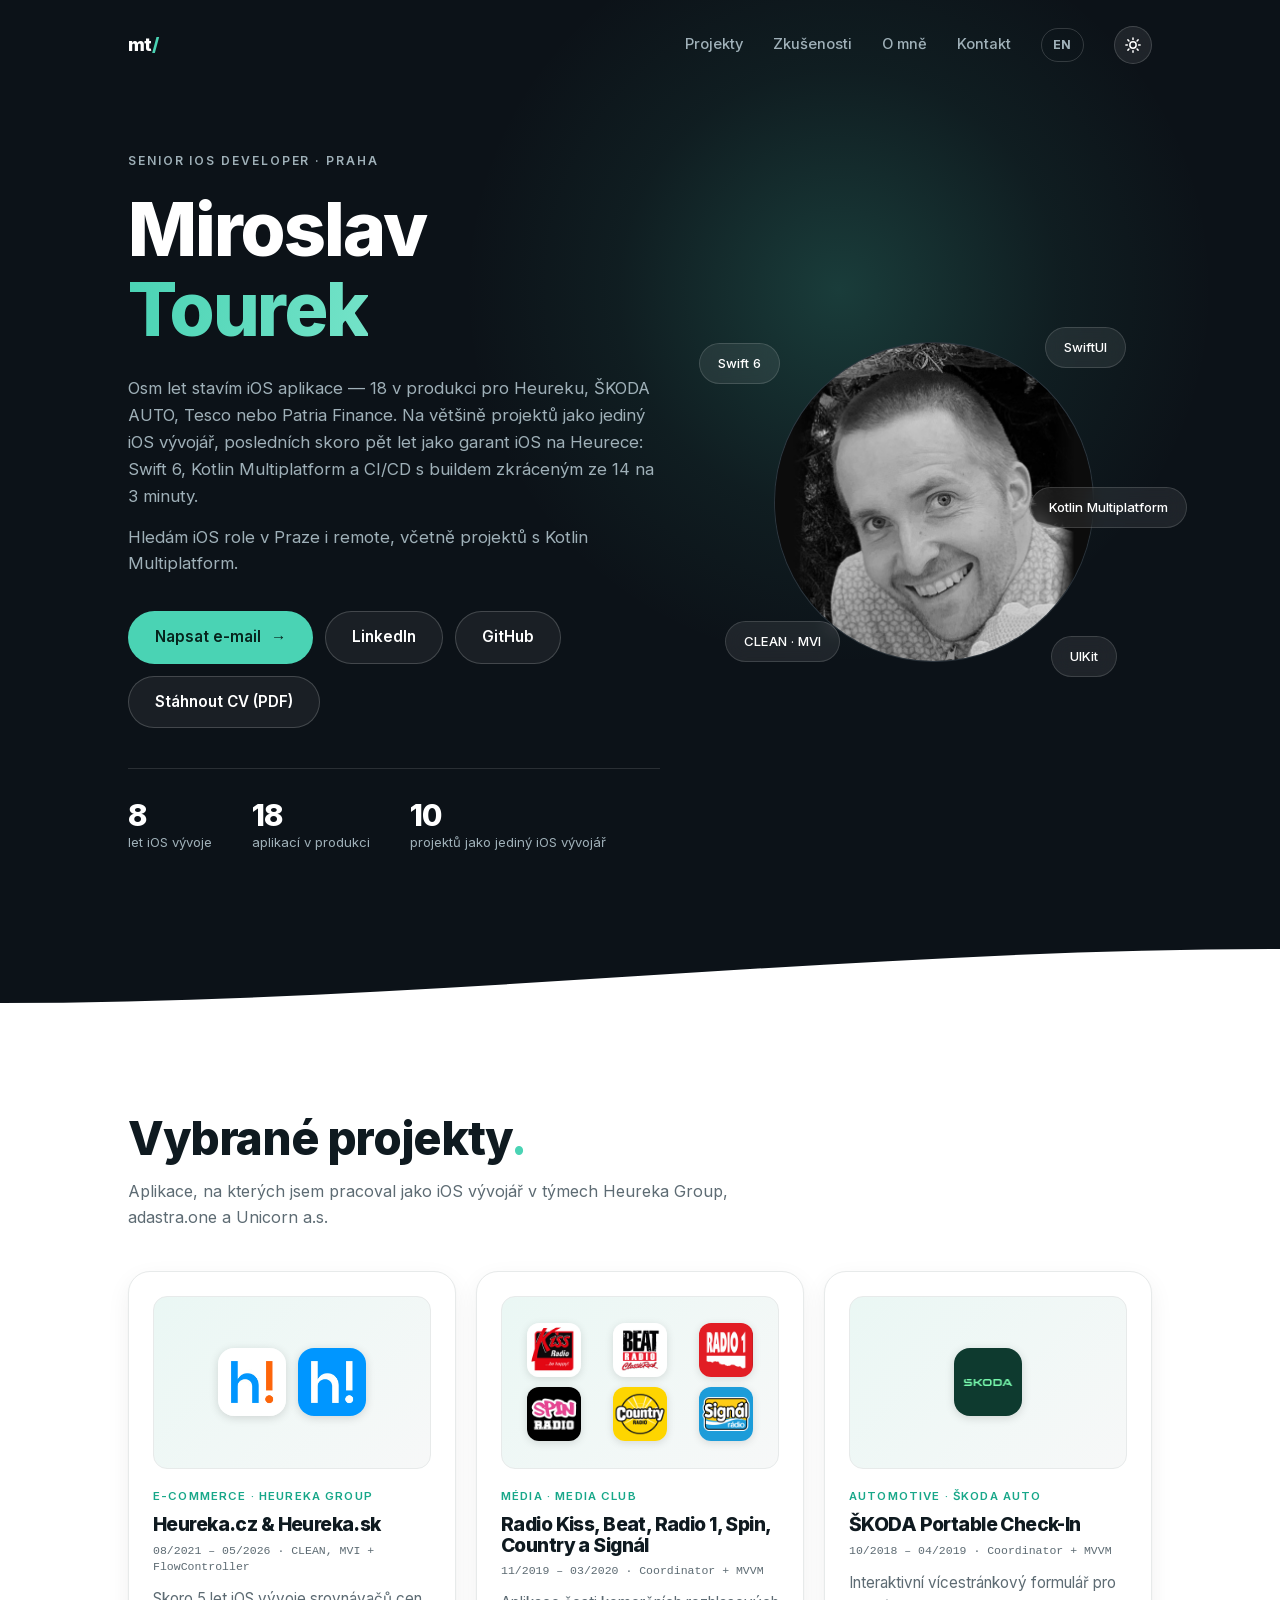
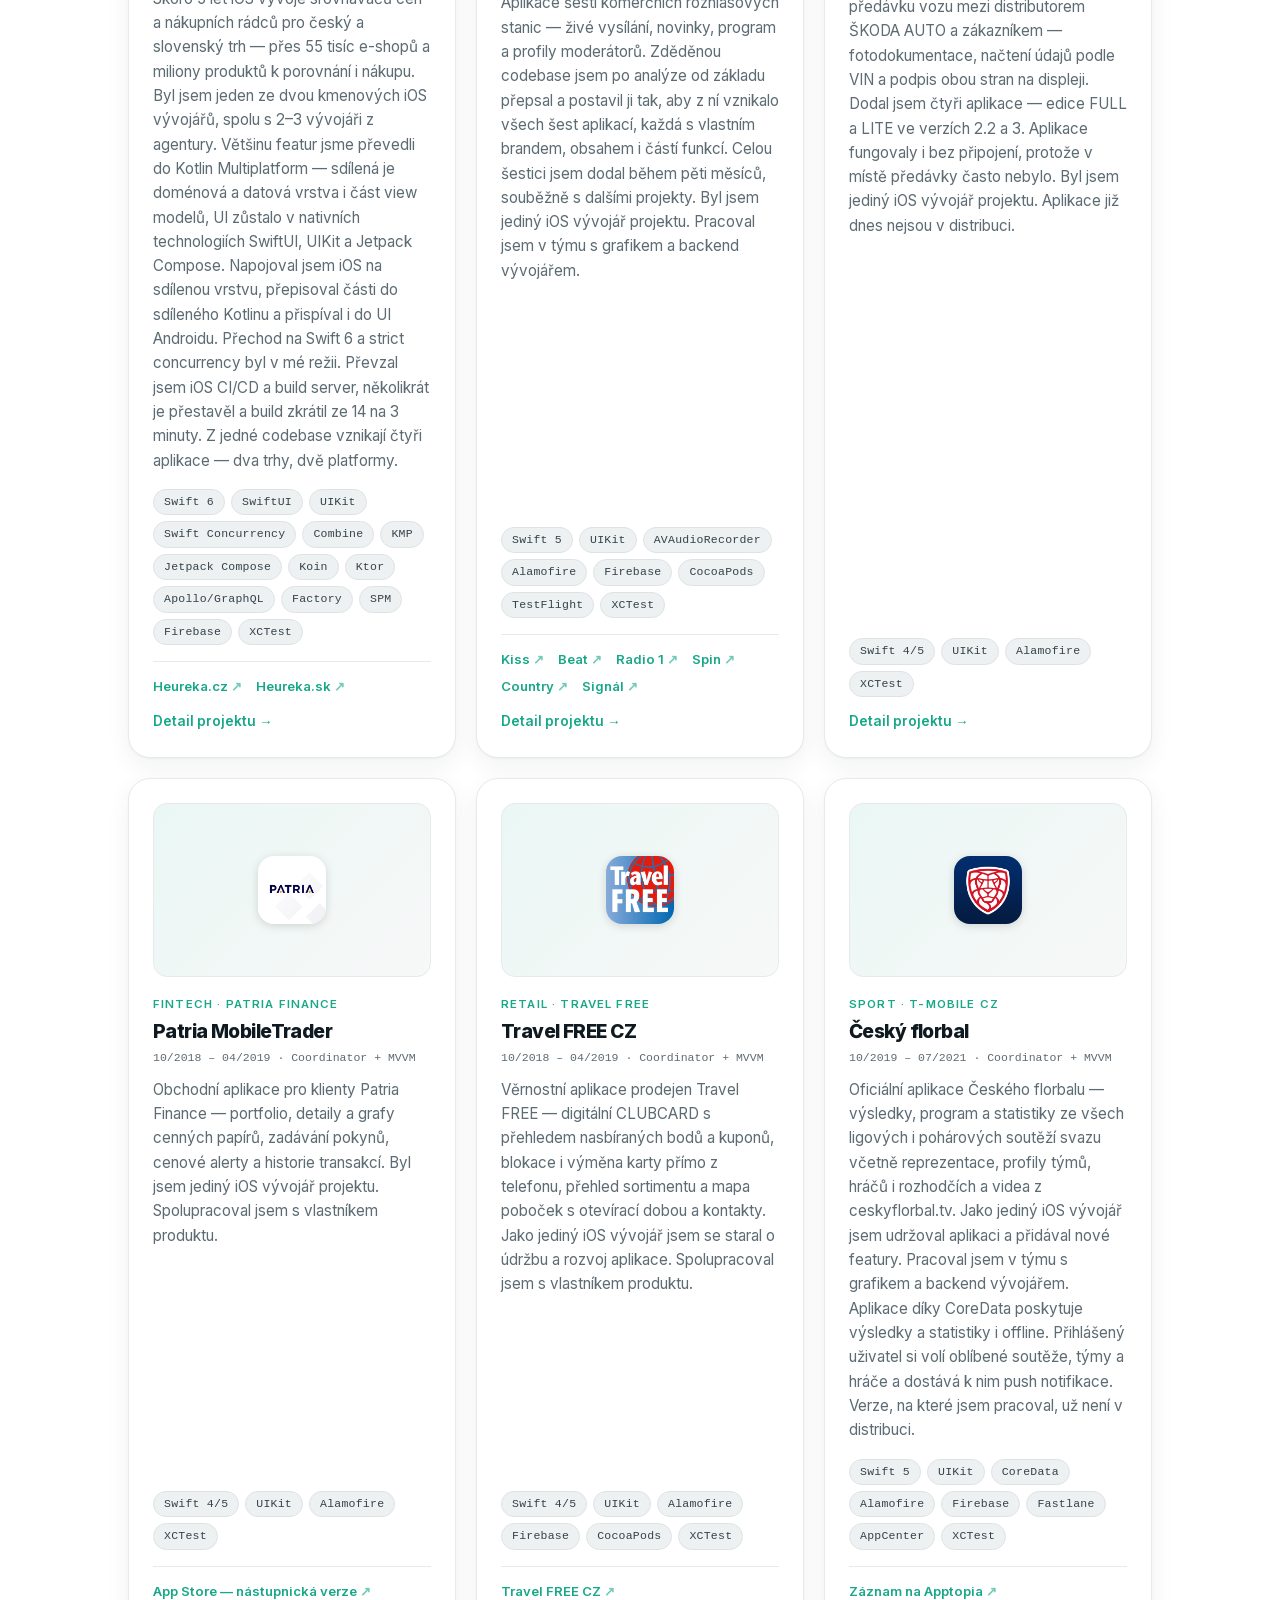
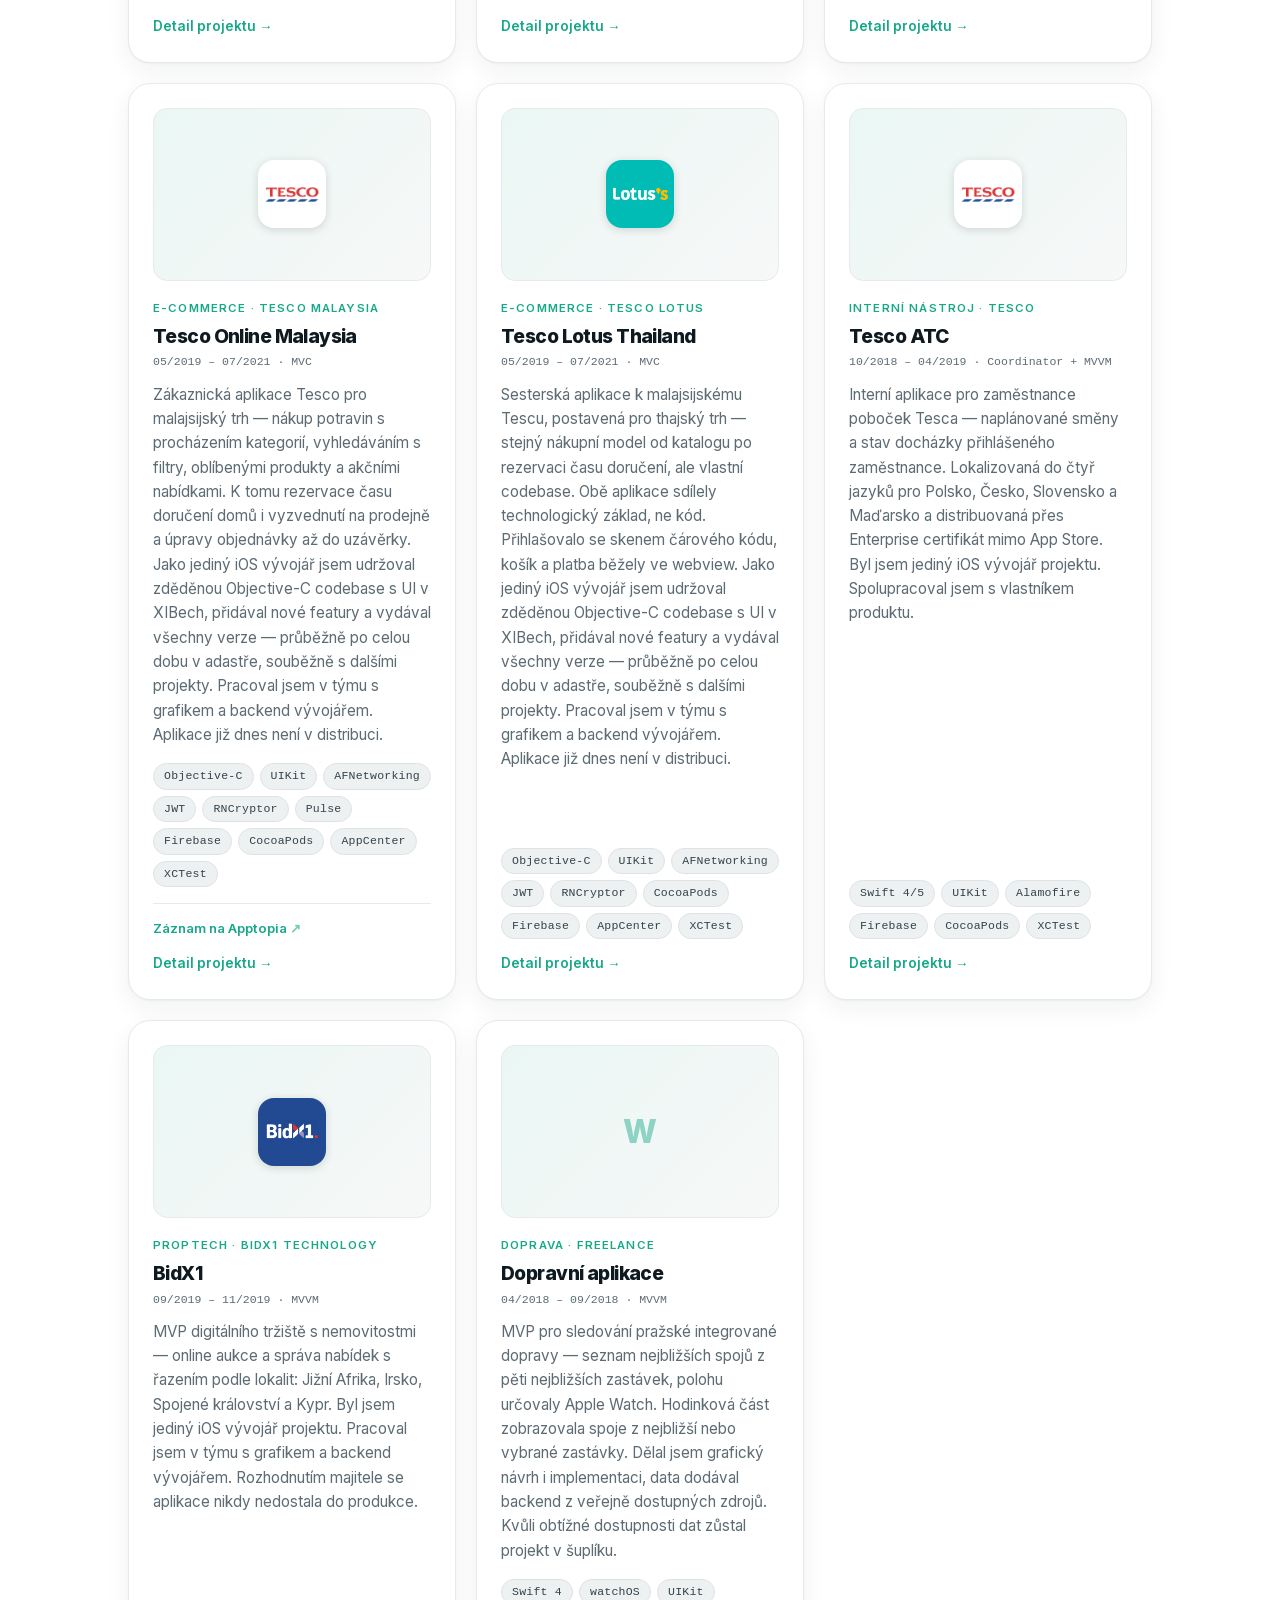
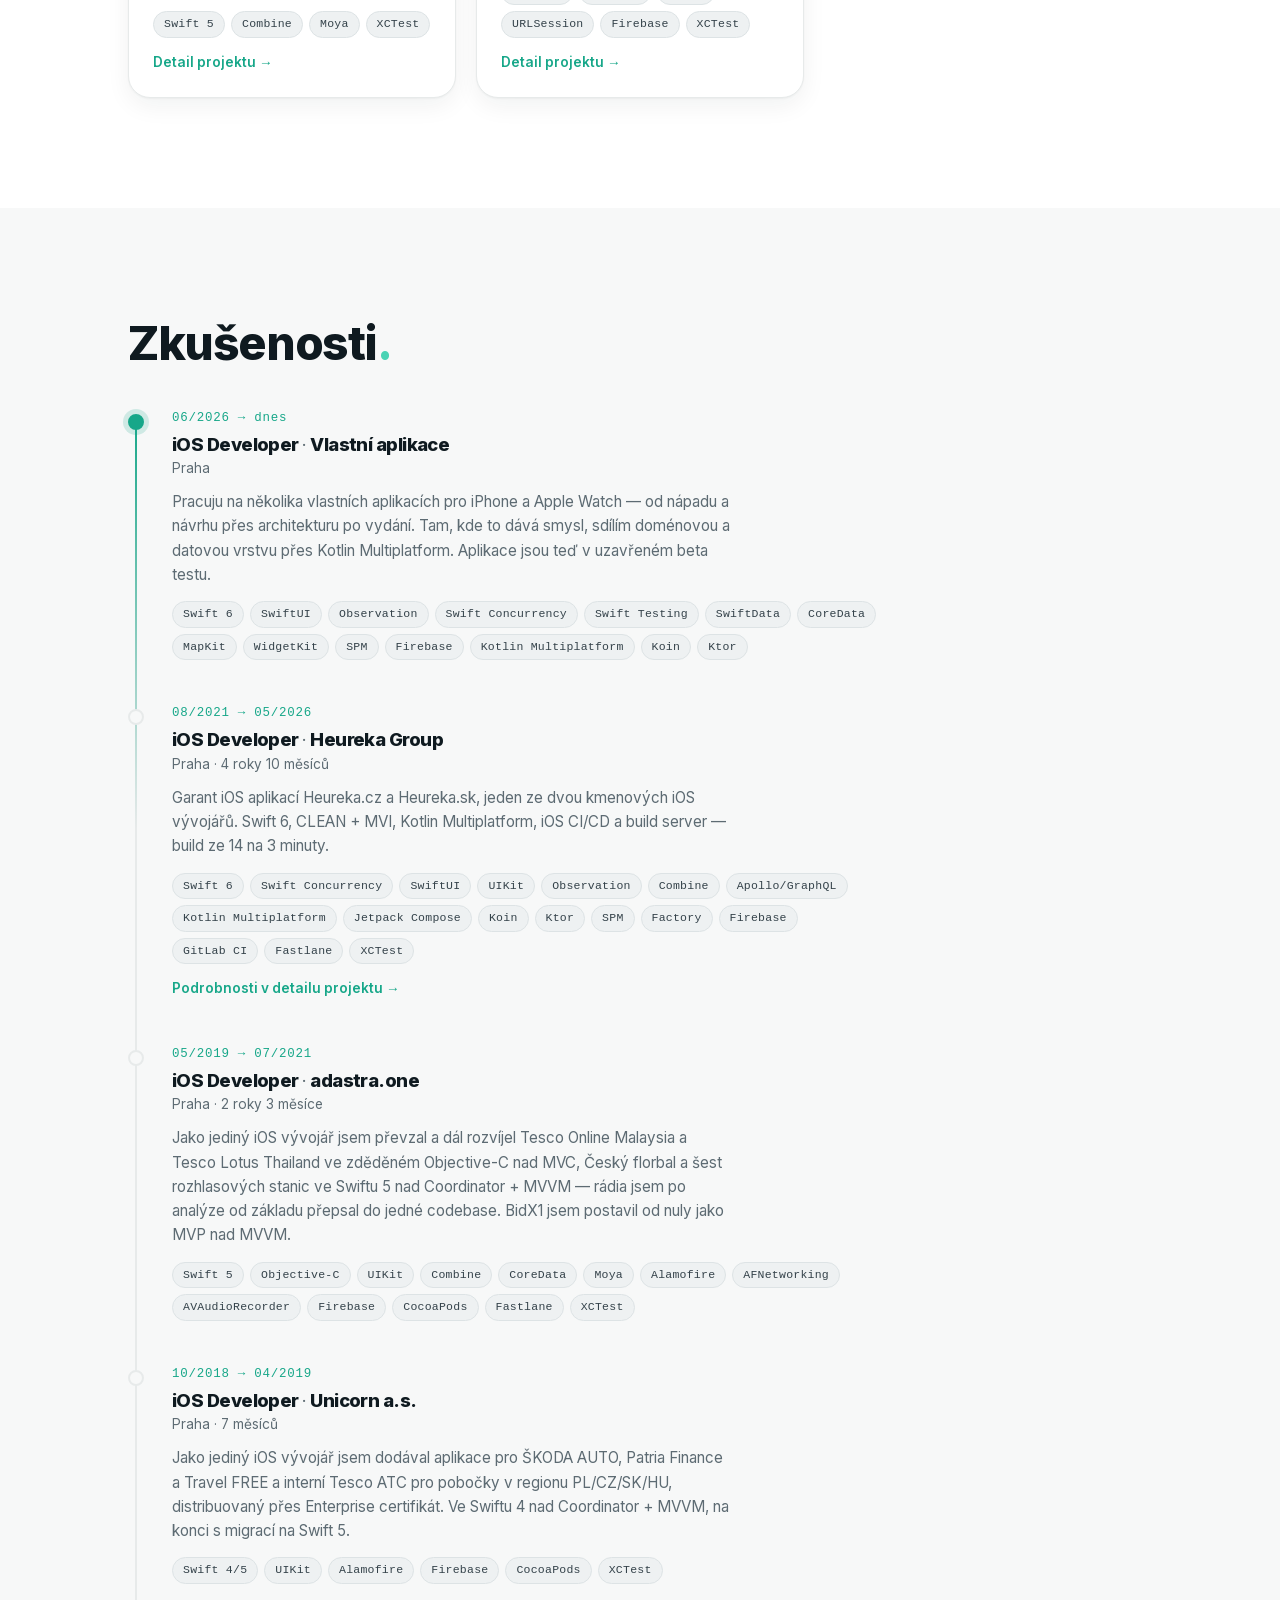
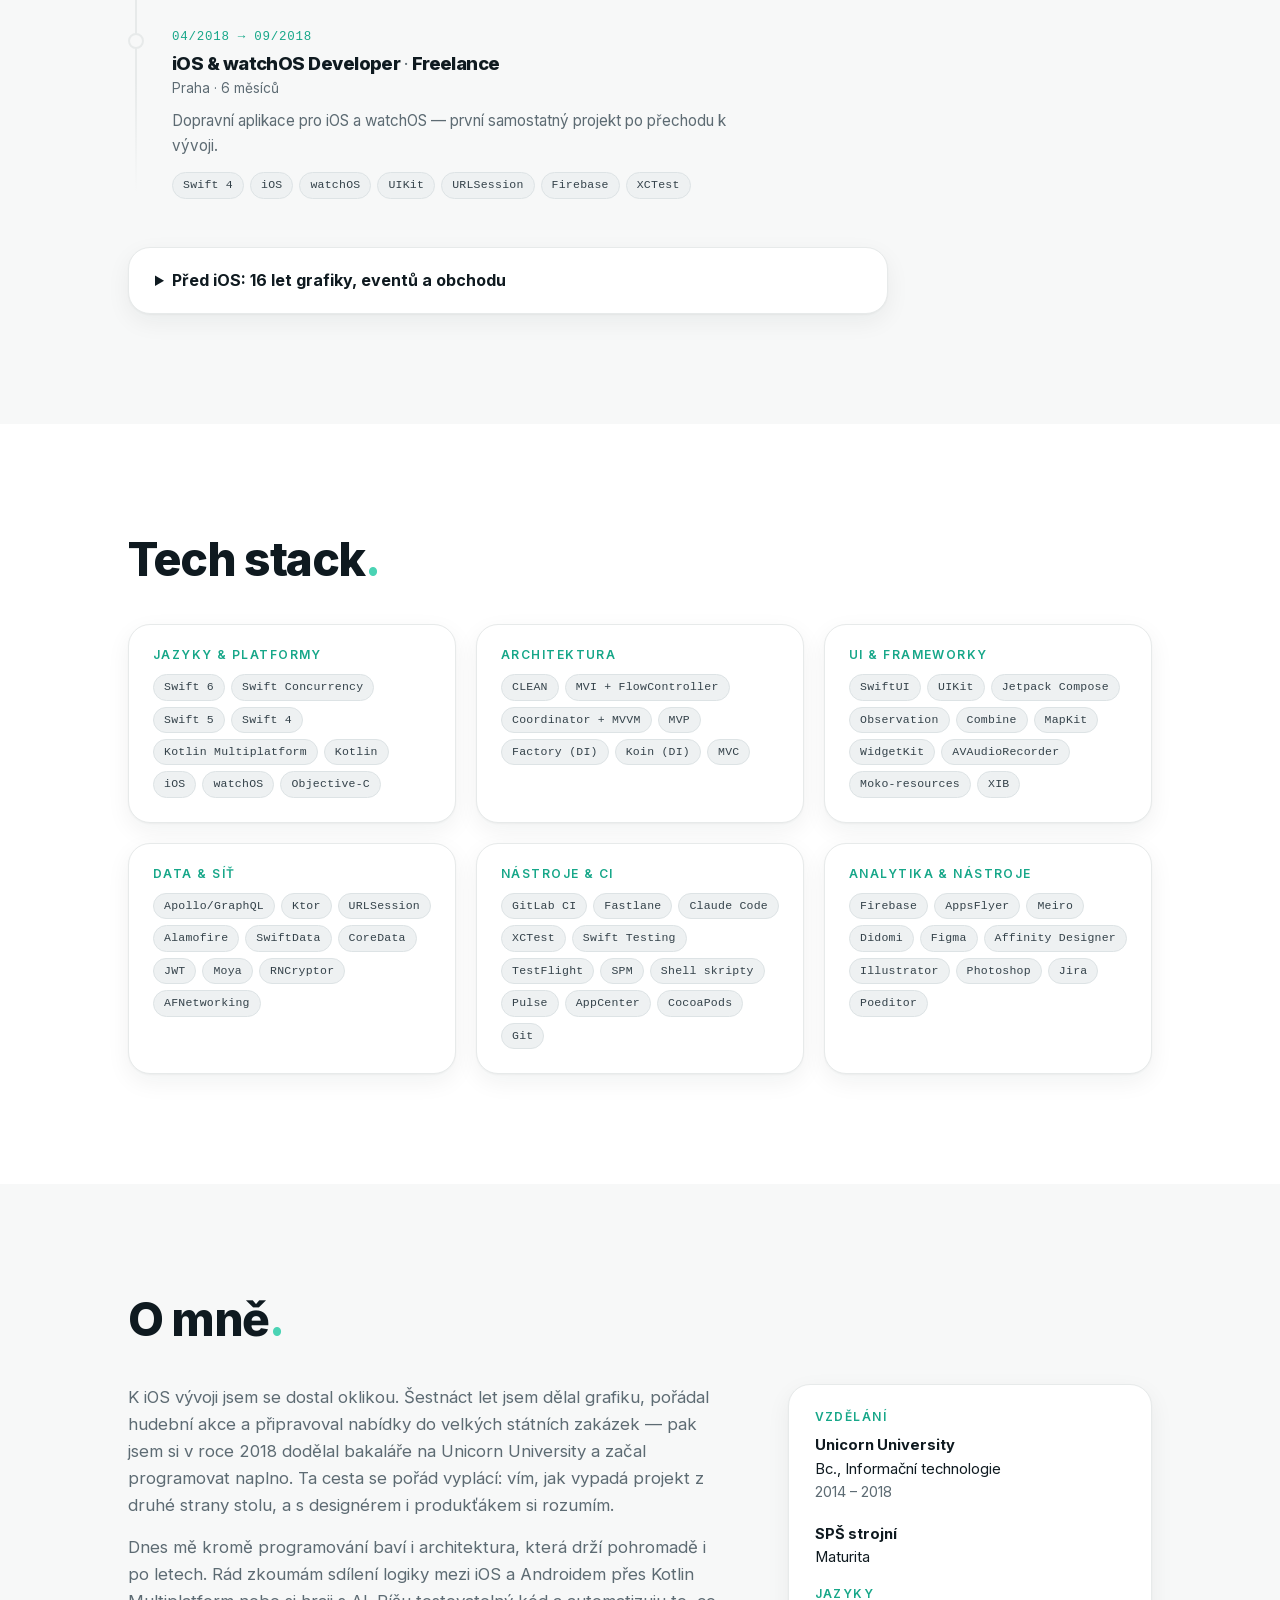
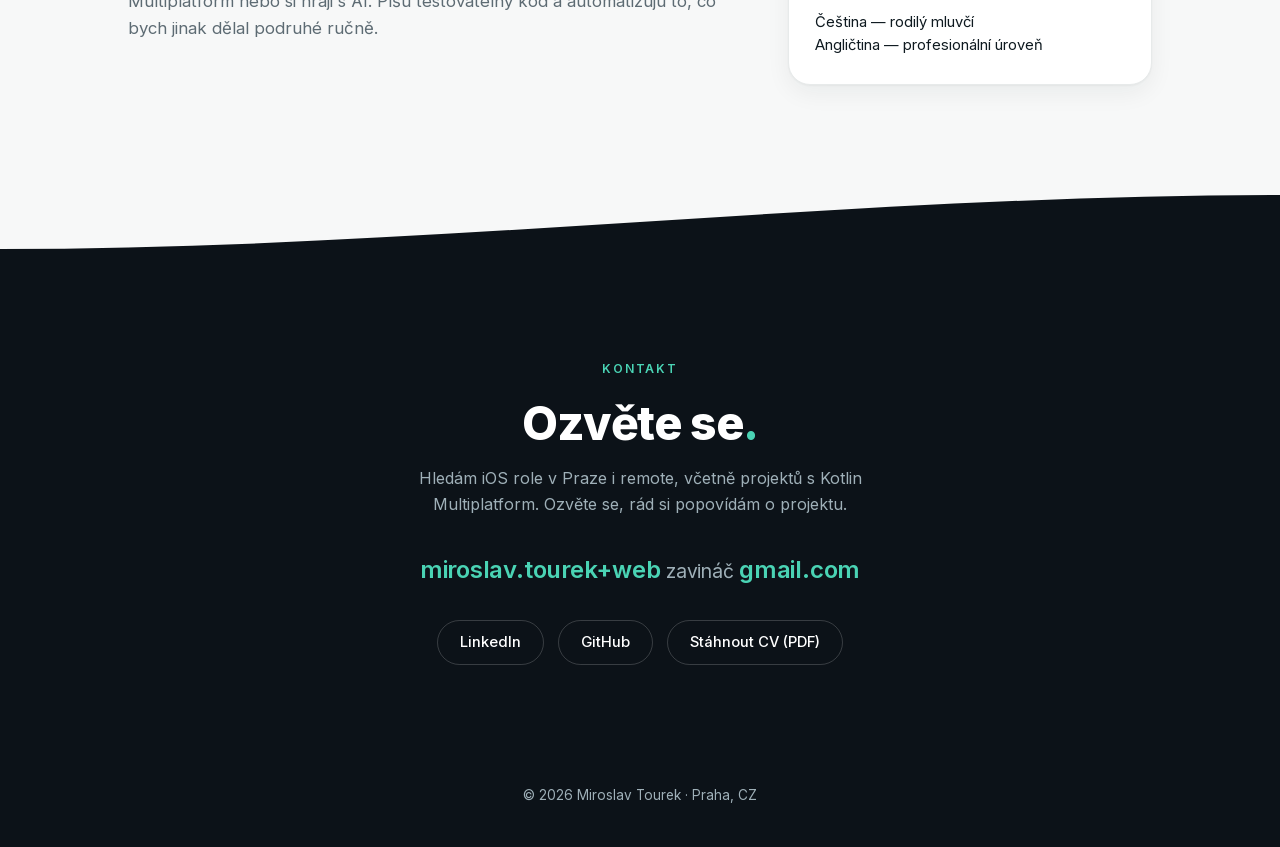
==== index.html @ 941f4572 "Small updates" ====
<!DOCTYPE html>
<html lang="cs">
<head>
<meta charset="UTF-8">
<meta name="viewport" content="width=device-width, initial-scale=1.0">
<title>Miroslav Tourek — Senior iOS Developer</title>
<meta name="description" content="Senior iOS developer z Prahy. 8 let iOS vývoje ve Swiftu, zkušenosti i se zděděným Objective-C. CLEAN, MVI + FlowController, SwiftUI, Kotlin Multiplatform. Aplikace pro Heureku, ŠKODA AUTO, Tesco nebo Patria Finance.">
<meta name="author" content="Miroslav Tourek">

<meta property="og:type" content="website">
<meta property="og:title" content="Miroslav Tourek — Senior iOS Developer">
<meta property="og:description" content="8 let iOS vývoje ve Swiftu, zkušenosti i se zděděným Objective-C. CLEAN, MVI + FlowController, SwiftUI, Kotlin Multiplatform. Aplikace pro Heureku, ŠKODA AUTO, Tesco nebo Patria Finance.">
<meta property="og:locale" content="cs_CZ">
<meta name="twitter:card" content="summary">

<link rel="icon" href="data:image/svg+xml,<svg xmlns='http://www.w3.org/2000/svg' viewBox='0 0 32 32'><rect width='32' height='32' rx='7' fill='%230f1720'/><text x='16' y='22' font-family='Inter,Menlo,monospace' font-size='15' font-weight='800' fill='%234ad3b4' text-anchor='middle'>mt</text></svg>">
<link rel="alternate" hreflang="cs" href="https://carrione.github.io/Portfolio/">
<link rel="alternate" hreflang="en" href="https://carrione.github.io/Portfolio/en/">
<link rel="alternate" hreflang="x-default" href="https://carrione.github.io/Portfolio/en/">
<link rel="stylesheet" href="style.css">
<script defer src="https://cloud.umami.is/script.js" data-website-id="1b06e631-d3c2-4215-a438-a8e95da702d8"></script>
<script>
  // The theme must be set before first paint, otherwise the light theme
  // flashes on load. Three modes: 'system' (no attribute, follows the OS),
  // 'light' and 'dark'. Only an explicit choice is stored.
  (function () {
    try {
      var saved = localStorage.getItem('theme');
      if (saved === 'dark' || saved === 'light') {
        document.documentElement.setAttribute('data-theme', saved);
      }
    } catch (e) { /* private window or storage disabled — fall back to the OS setting */ }
  })();
</script>
</head>
<body>

  <a class="skip-link" href="#obsah">Přeskočit na obsah</a>

  <header class="site-header">
    <div class="wrap">
      <a class="logo" href="#">mt<span>/</span></a>
      <nav aria-label="Hlavní navigace">
        <a href="#projekty">Projekty</a>
        <a href="#zkusenosti">Zkušenosti</a>
        <a href="#o-mne">O mně</a>
        <a href="#kontakt">Kontakt</a>
        <a class="lang-switch" href="en/" hreflang="en" lang="en" aria-label="English version">EN</a>
        <div class="theme-menu">
          <button class="theme-toggle" type="button" data-mode="system"
                  aria-haspopup="true" aria-expanded="false" aria-controls="theme-list"
                  aria-label="Motiv vzhledu: podle systému">
            <svg class="icon-sun" viewBox="0 0 24 24" width="18" height="18" fill="none" stroke="currentColor" stroke-width="2" stroke-linecap="round" aria-hidden="true">
              <circle cx="12" cy="12" r="4.2"/>
              <path d="M12 2.5v2M12 19.5v2M2.5 12h2M19.5 12h2M5.2 5.2l1.4 1.4M17.4 17.4l1.4 1.4M18.8 5.2l-1.4 1.4M6.6 17.4l-1.4 1.4"/>
            </svg>
            <svg class="icon-moon" viewBox="0 0 24 24" width="18" height="18" fill="none" stroke="currentColor" stroke-width="2" stroke-linecap="round" stroke-linejoin="round" aria-hidden="true">
              <path d="M20 13.5A8.2 8.2 0 0 1 10.5 4a8.2 8.2 0 1 0 9.5 9.5z"/>
            </svg>
          </button>
          <ul class="theme-list" id="theme-list" role="menu" hidden>
            <li role="none">
              <button type="button" role="menuitemradio" data-choice="system" aria-checked="true">
                <span class="tick" aria-hidden="true">✓</span> Podle systému
              </button>
            </li>
            <li role="none">
              <button type="button" role="menuitemradio" data-choice="light" aria-checked="false">
                <span class="tick" aria-hidden="true">✓</span> Světlý
              </button>
            </li>
            <li role="none">
              <button type="button" role="menuitemradio" data-choice="dark" aria-checked="false">
                <span class="tick" aria-hidden="true">✓</span> Tmavý
              </button>
            </li>
          </ul>
        </div>
      </nav>
    </div>
  </header>

  <main id="obsah">

    <section class="hero">
      <div class="hero-glow" aria-hidden="true"></div>
      <div class="wrap hero-grid">

        <div class="hero-text">
        <p class="eyebrow">Senior iOS Developer · Praha</p>
        <h1>Miroslav<br><span class="accent">Tourek</span></h1>
        <p class="hero-role">
          Osm let stavím iOS aplikace — 18 v produkci pro Heureku, ŠKODA AUTO, Tesco nebo
          Patria Finance. Na většině projektů jako jediný iOS vývojář, posledních skoro pět let
          jako garant iOS na Heurece: Swift 6, Kotlin Multiplatform a CI/CD s buildem zkráceným
          ze 14 na 3 minuty.
        </p>
        <p class="hero-role">
          Hledám iOS role v Praze i remote, včetně projektů s Kotlin Multiplatform.
        </p>
        <div class="hero-actions">
          <a class="btn btn-primary js-mail" href="#kontakt" data-user="miroslav.tourek+web" data-domain="gmail.com">Napsat e-mail <span aria-hidden="true">→</span></a>
          <a class="btn btn-ghost" href="https://www.linkedin.com/in/miroslav-t-97759159" target="_blank" rel="noopener">LinkedIn</a>
          <a class="btn btn-ghost" href="https://github.com/Carrione" target="_blank" rel="noopener">GitHub</a>
          <a class="btn btn-ghost" href="Miroslav_Tourek_CV.pdf" download>Stáhnout CV (PDF)</a>
        </div>
        <ul class="hero-stats">
          <li><strong>8</strong><span>let iOS vývoje</span></li>
          <li><strong>18</strong><span>aplikací v produkci</span></li>
          <li><strong>10</strong><span>projektů jako jediný iOS vývojář</span></li>
        </ul>
        </div>

        <!-- Same portrait and floating chips as the personal site; the chips name
             the core stack, so a recruiter sees the match at first glance. -->
        <div class="hero-portrait" aria-hidden="true">
          <div class="portrait"><img src="img/portret.jpg" alt="" width="640" height="640"></div>
          <span class="float-chip chip-1">Swift 6</span>
          <span class="float-chip chip-4">SwiftUI</span>
          <span class="float-chip chip-5">UIKit</span>
          <span class="float-chip chip-2">Kotlin Multiplatform</span>
          <span class="float-chip chip-3">CLEAN · MVI</span>
        </div>

      </div>
    </section>

    <section id="projekty" class="projects">
      <div class="wrap">
        <h2>Vybrané projekty<span class="dot">.</span></h2>
        <p class="section-lead">
          Aplikace, na kterých jsem pracoval jako iOS vývojář v týmech Heureka Group,
          adastra.one a Unicorn a.s.
        </p>
        <div class="project-grid">

          <article class="project-card" data-dialog="p-heureka">
            <div class="project-thumb has-icon">
              <img src="img/icon-heureka-cz.jpg" alt="Ikona aplikace Heureka.cz" width="256" height="256" loading="lazy">
              <img src="img/icon-heureka-sk.jpg" alt="Ikona aplikace Heureka.sk" width="256" height="256" loading="lazy">
            </div>
            <p class="project-tag">E-commerce · Heureka Group</p>
            <h3>Heureka.cz &amp; Heureka.sk</h3>
            <p class="project-meta">08/2021 – 05/2026 · CLEAN, MVI + FlowController</p>
            <p>Skoro 5 let iOS vývoje srovnávačů cen a nákupních rádců pro český
              a slovenský trh — přes 55 tisíc e-shopů a miliony produktů k porovnání
              i nákupu. Byl jsem jeden ze dvou kmenových iOS vývojářů, spolu s 2–3
              vývojáři z agentury. Většinu featur jsme převedli do Kotlin Multiplatform —
              sdílená je doménová a datová vrstva i část view modelů, UI zůstalo
              v nativních technologiích SwiftUI, UIKit a Jetpack Compose.
              Napojoval jsem iOS na sdílenou vrstvu, přepisoval části do sdíleného Kotlinu
              a přispíval i do UI Androidu. Přechod na Swift 6 a strict concurrency byl
              v mé režii. Převzal jsem iOS CI/CD a build server, několikrát je přestavěl
              a build zkrátil ze 14 na 3 minuty.
              Z jedné codebase vznikají čtyři aplikace — dva trhy, dvě platformy.</p>
            <ul class="chips">
              <li>Swift 6</li><li>SwiftUI</li><li>UIKit</li><li>Swift Concurrency</li><li>Combine</li>
              <li>KMP</li><li>Jetpack Compose</li><li>Koin</li><li>Ktor</li><li>Apollo/GraphQL</li><li>Factory</li>
              <li>SPM</li><li>Firebase</li>
              <li>XCTest</li>
            </ul>
            <p class="project-links">
              <a href="https://apps.apple.com/cz/app/heureka-cz-srovnávač-cen/id436106975" target="_blank" rel="noopener">Heureka.cz</a>
              <a href="https://apps.apple.com/cz/app/heureka-sk-porovnávač-cien/id6465955488" target="_blank" rel="noopener">Heureka.sk</a>
            </p>
            <button class="card-more" type="button" data-dialog="p-heureka">Detail projektu</button>
          </article>

          <article class="project-card" data-dialog="p-radia">
            <div class="project-thumb has-mosaic">
              <img src="img/icon-radio-kiss.jpg" alt="Ikona aplikace Radio Kiss" width="256" height="256" loading="lazy">
              <img src="img/icon-radio-beat.jpg" alt="Ikona aplikace Radio Beat" width="256" height="256" loading="lazy">
              <img src="img/icon-radio-1.jpg" alt="Ikona aplikace Radio 1" width="256" height="256" loading="lazy">
              <img src="img/icon-spin-radio.jpg" alt="Ikona aplikace SPIN RADIO" width="256" height="256" loading="lazy">
              <img src="img/icon-country-radio.jpg" alt="Ikona aplikace Country Radio" width="256" height="256" loading="lazy">
              <img src="img/icon-signal-radio.jpg" alt="Ikona aplikace Signál Rádio" width="256" height="256" loading="lazy">
            </div>
            <p class="project-tag">Média · MEDIA CLUB</p>
            <h3>Radio Kiss, Beat, Radio 1, Spin, Country a Signál</h3>
            <p class="project-meta">11/2019 – 03/2020 · Coordinator + MVVM</p>
            <p>Aplikace šesti komerčních rozhlasových stanic — živé vysílání, novinky,
              program a profily moderátorů. Zděděnou codebase jsem po analýze od základu
              přepsal a postavil ji tak, aby z ní vznikalo všech šest aplikací, každá
              s vlastním brandem, obsahem i částí funkcí. Celou šestici jsem dodal během pěti
              měsíců, souběžně s dalšími projekty. Byl jsem jediný iOS vývojář projektu. Pracoval jsem v týmu
              s grafikem a backend vývojářem.</p>
            <ul class="chips">
              <li>Swift 5</li><li>UIKit</li><li>AVAudioRecorder</li><li>Alamofire</li>
              <li>Firebase</li><li>CocoaPods</li><li>TestFlight</li>
              <li>XCTest</li>
            </ul>
            <p class="project-links">
              <a href="https://apps.apple.com/cz/app/radio-kiss/id967217746" target="_blank" rel="noopener">Kiss</a>
              <a href="https://apps.apple.com/cz/app/radio-beat/id979842840" target="_blank" rel="noopener">Beat</a>
              <a href="https://apps.apple.com/cz/app/radio-1/id960300605" target="_blank" rel="noopener">Radio 1</a>
              <a href="https://apps.apple.com/cz/app/spin-radio/id967919477" target="_blank" rel="noopener">Spin</a>
              <a href="https://apps.apple.com/cz/app/country-radio/id967927472" target="_blank" rel="noopener">Country</a>
              <a href="https://apps.apple.com/cz/app/signál-rádio/id979498633" target="_blank" rel="noopener">Signál</a>
            </p>
            <button class="card-more" type="button" data-dialog="p-radia">Detail projektu</button>
          </article>

          <article class="project-card" data-dialog="p-skoda">
            <div class="project-thumb has-icon">
              <span class="logo-tile" style="--logo-bg: #0E3A2F; --logo-pad: 3px">
                <img src="img/icon-skoda.png" alt="Logo ŠKODA" width="256" height="84" loading="lazy">
              </span>
            </div>
            <p class="project-tag">Automotive · ŠKODA AUTO</p>
            <h3>ŠKODA Portable Check-In</h3>
            <p class="project-meta">10/2018 – 04/2019 · Coordinator + MVVM</p>
            <p>Interaktivní vícestránkový formulář pro předávku vozu mezi distributorem
              ŠKODA AUTO a zákazníkem — fotodokumentace, načtení údajů podle VIN a podpis
              obou stran na displeji. Dodal jsem čtyři aplikace — edice FULL a LITE
              ve verzích 2.2 a 3. Aplikace fungovaly i bez připojení, protože v místě
              předávky často nebylo. Byl jsem jediný iOS vývojář projektu. Aplikace již
              dnes nejsou v distribuci.</p>
            <ul class="chips">
              <li>Swift 4/5</li><li>UIKit</li><li>Alamofire</li><li>XCTest</li>
            </ul>
            <button class="card-more" type="button" data-dialog="p-skoda">Detail projektu</button>
          </article>

          <article class="project-card" data-dialog="p-patria">
            <div class="project-thumb has-icon">
              <img src="img/icon-patria.jpg" alt="Ikona aplikace Patria Finance" width="256" height="256" loading="lazy">
            </div>
            <p class="project-tag">Fintech · Patria Finance</p>
            <h3>Patria MobileTrader</h3>
            <p class="project-meta">10/2018 – 04/2019 · Coordinator + MVVM</p>
            <p>Obchodní aplikace pro klienty Patria Finance — portfolio, detaily
              a grafy cenných papírů, zadávání pokynů, cenové alerty a historie
              transakcí. Byl jsem jediný iOS vývojář projektu. Spolupracoval jsem
              s vlastníkem produktu.</p>
            <ul class="chips">
              <li>Swift 4/5</li><li>UIKit</li><li>Alamofire</li><li>XCTest</li>
            </ul>
            <p class="project-links">
              <a href="https://apps.apple.com/cz/app/patria-finance/id1600463800" target="_blank" rel="noopener">App Store — nástupnická verze</a>
            </p>
            <button class="card-more" type="button" data-dialog="p-patria">Detail projektu</button>
          </article>

          <article class="project-card" data-dialog="p-travel-free">
            <div class="project-thumb has-icon">
              <img src="img/icon-travel-free.jpg" alt="Ikona aplikace Travel FREE CZ" width="256" height="256" loading="lazy">
            </div>
            <p class="project-tag">Retail · Travel FREE</p>
            <h3>Travel FREE CZ</h3>
            <p class="project-meta">10/2018 – 04/2019 · Coordinator + MVVM</p>
            <p>Věrnostní aplikace prodejen Travel FREE — digitální CLUBCARD s přehledem
              nasbíraných bodů a kuponů, blokace i výměna karty přímo z telefonu, přehled
              sortimentu a mapa poboček s otevírací dobou a kontakty. Jako jediný iOS
              vývojář jsem se staral o údržbu a rozvoj aplikace. Spolupracoval jsem
              s vlastníkem produktu.</p>
            <ul class="chips">
              <li>Swift 4/5</li><li>UIKit</li><li>Alamofire</li><li>Firebase</li><li>CocoaPods</li>
              <li>XCTest</li>
            </ul>
            <p class="project-links">
              <a href="https://apps.apple.com/cz/app/travel-free-cz/id974005416" target="_blank" rel="noopener">Travel FREE CZ</a>
            </p>
            <button class="card-more" type="button" data-dialog="p-travel-free">Detail projektu</button>
          </article>

          <article class="project-card" data-dialog="p-florbal">
            <div class="project-thumb has-icon">
              <img src="img/icon-florbal.jpg" alt="Ikona aplikace Český florbal" width="256" height="256" loading="lazy">
            </div>
            <p class="project-tag">Sport · T-Mobile CZ</p>
            <h3>Český florbal</h3>
            <p class="project-meta">10/2019 – 07/2021 · Coordinator + MVVM</p>
            <p>Oficiální aplikace Českého florbalu — výsledky, program a statistiky
              ze všech ligových i pohárových soutěží svazu včetně reprezentace, profily
              týmů, hráčů i rozhodčích a videa z ceskyflorbal.tv. Jako jediný iOS
              vývojář jsem udržoval aplikaci a přidával nové featury. Pracoval jsem
              v týmu s grafikem a backend vývojářem. Aplikace díky CoreData poskytuje
              výsledky a statistiky i offline. Přihlášený uživatel si volí oblíbené
              soutěže, týmy a hráče a dostává k nim push notifikace. Verze, na které
              jsem pracoval, už není v distribuci.</p>
            <ul class="chips">
              <li>Swift 5</li><li>UIKit</li><li>CoreData</li><li>Alamofire</li>
              <li>Firebase</li><li>Fastlane</li><li>AppCenter</li>
              <li>XCTest</li>
            </ul>
            <p class="project-links">
              <a href="https://apptopia.com/unified/app/8080310954/about" target="_blank" rel="noopener">Záznam na Apptopia</a>
            </p>
            <button class="card-more" type="button" data-dialog="p-florbal">Detail projektu</button>
          </article>

          <article class="project-card" data-dialog="p-tesco-my">
            <div class="project-thumb has-icon">
              <span class="logo-tile" style="--logo-bg: #ffffff">
                <img src="img/icon-tesco-my.png" alt="Logo Tesco" width="256" height="75" loading="lazy">
              </span>
            </div>
            <p class="project-tag">E-commerce · Tesco Malaysia</p>
            <h3>Tesco Online Malaysia</h3>
            <p class="project-meta">05/2019 – 07/2021 · MVC</p>
            <p>Zákaznická aplikace Tesco pro malajsijský trh — nákup potravin
              s procházením kategorií, vyhledáváním s filtry, oblíbenými produkty
              a akčními nabídkami. K tomu rezervace času doručení domů i vyzvednutí
              na prodejně a úpravy objednávky až do uzávěrky. Jako jediný iOS vývojář
              jsem udržoval zděděnou Objective-C codebase s UI v XIBech, přidával nové
              featury a vydával všechny verze —
              průběžně po celou dobu v adastře, souběžně s dalšími projekty. Pracoval jsem v týmu s grafikem
              a backend vývojářem. Aplikace již dnes není v distribuci.</p>
            <ul class="chips">
              <li>Objective-C</li><li>UIKit</li><li>AFNetworking</li><li>JWT</li>
              <li>RNCryptor</li><li>Pulse</li><li>Firebase</li><li>CocoaPods</li><li>AppCenter</li>
              <li>XCTest</li>
            </ul>
            <p class="project-links">
              <a href="https://apptopia.com/ios/app/890449798/about" target="_blank" rel="noopener">Záznam na Apptopia</a>
            </p>
            <button class="card-more" type="button" data-dialog="p-tesco-my">Detail projektu</button>
          </article>

          <article class="project-card" data-dialog="p-lotuss">
            <div class="project-thumb has-icon">
              <img src="img/icon-lotuss.jpg" alt="Ikona aplikace Tesco Lotus Thailand" width="256" height="256" loading="lazy">
            </div>
            <p class="project-tag">E-commerce · Tesco Lotus</p>
            <h3>Tesco Lotus Thailand</h3>
            <p class="project-meta">05/2019 – 07/2021 · MVC</p>
            <p>Sesterská aplikace k malajsijskému Tescu, postavená pro thajský trh —
              stejný nákupní model od katalogu po rezervaci času doručení, ale vlastní
              codebase. Obě aplikace sdílely technologický základ, ne kód. Přihlašovalo
              se skenem čárového kódu, košík a platba běžely ve webview. Jako jediný
              iOS vývojář jsem udržoval zděděnou Objective-C codebase s UI v XIBech,
              přidával nové featury a vydával všechny verze —
              průběžně po celou dobu v adastře, souběžně s dalšími projekty. Pracoval jsem v týmu
              s grafikem a backend vývojářem. Aplikace již dnes není v distribuci.</p>
            <ul class="chips">
              <li>Objective-C</li><li>UIKit</li><li>AFNetworking</li><li>JWT</li>
              <li>RNCryptor</li><li>CocoaPods</li><li>Firebase</li><li>AppCenter</li>
              <li>XCTest</li>
            </ul>
            <button class="card-more" type="button" data-dialog="p-lotuss">Detail projektu</button>
          </article>

          <article class="project-card" data-dialog="p-tesco-atc">
            <div class="project-thumb has-icon">
              <span class="logo-tile" style="--logo-bg: #ffffff">
                <img src="img/icon-tesco-my.png" alt="Logo Tesco" width="256" height="75" loading="lazy">
              </span>
            </div>
            <p class="project-tag">Interní nástroj · Tesco</p>
            <h3>Tesco ATC</h3>
            <p class="project-meta">10/2018 – 04/2019 · Coordinator + MVVM</p>
            <p>Interní aplikace pro zaměstnance poboček Tesca — naplánované směny
              a stav docházky přihlášeného zaměstnance. Lokalizovaná do čtyř jazyků
              pro Polsko, Česko, Slovensko a Maďarsko a distribuovaná přes Enterprise
              certifikát mimo App Store. Byl jsem jediný iOS vývojář projektu.
              Spolupracoval jsem s vlastníkem produktu.</p>
            <ul class="chips">
              <li>Swift 4/5</li><li>UIKit</li><li>Alamofire</li><li>Firebase</li><li>CocoaPods</li>
              <li>XCTest</li>
            </ul>
            <button class="card-more" type="button" data-dialog="p-tesco-atc">Detail projektu</button>
          </article>

          <article class="project-card" data-dialog="p-bidx1">
            <div class="project-thumb has-icon">
              <span class="logo-tile" style="--logo-bg: #224A93">
                <img src="img/BidX1.png" alt="Logo BidX1" width="209" height="89" loading="lazy">
              </span>
            </div>
            <p class="project-tag">PropTech · BidX1 Technology</p>
            <h3>BidX1</h3>
            <p class="project-meta">09/2019 – 11/2019 · MVVM</p>
            <p>MVP digitálního tržiště s nemovitostmi — online aukce a správa nabídek
              s řazením podle lokalit: Jižní Afrika, Irsko, Spojené království a Kypr.
              Byl jsem jediný iOS vývojář projektu. Pracoval jsem v týmu s grafikem
              a backend vývojářem. Rozhodnutím majitele se aplikace nikdy nedostala
              do produkce.</p>
            <ul class="chips">
              <li>Swift 5</li><li>Combine</li><li>Moya</li>
              <li>XCTest</li>
            </ul>
            <button class="card-more" type="button" data-dialog="p-bidx1">Detail projektu</button>
          </article>

          <article class="project-card" data-dialog="p-doprava">
            <div class="project-thumb" data-initials="W"></div>
            <p class="project-tag">Doprava · Freelance</p>
            <h3>Dopravní aplikace</h3>
            <p class="project-meta">04/2018 – 09/2018 · MVVM</p>
            <p>MVP pro sledování pražské integrované dopravy — seznam nejbližších
              spojů z pěti nejbližších zastávek, polohu určovaly Apple Watch. Hodinková
              část zobrazovala spoje z nejbližší nebo vybrané zastávky. Dělal jsem
              grafický návrh i implementaci, data dodával backend z veřejně dostupných
              zdrojů. Kvůli obtížné dostupnosti dat zůstal projekt v šuplíku.</p>
            <ul class="chips">
              <li>Swift 4</li><li>watchOS</li><li>UIKit</li><li>URLSession</li><li>Firebase</li><li>XCTest</li>      </ul>
            <button class="card-more" type="button" data-dialog="p-doprava">Detail projektu</button>
          </article>

        </div>
      </div>
    </section>

    <section id="zkusenosti" class="experience">
      <div class="wrap">
        <h2>Zkušenosti<span class="dot">.</span></h2>

        <ol class="timeline">

          <li class="timeline-item">
            <p class="timeline-date">06/2026 → dnes</p>
            <h3>iOS Developer <span class="at">·</span> Vlastní aplikace</h3>
            <p class="timeline-meta">Praha</p>
            <p>Pracuju na několika vlastních aplikacích pro iPhone a Apple Watch — od nápadu a návrhu
              přes architekturu po vydání. Tam, kde to dává smysl,
              sdílím doménovou a datovou vrstvu přes Kotlin Multiplatform. Aplikace jsou teď v uzavřeném beta testu.</p>
            <ul class="chips">
              <li>Swift 6</li><li>SwiftUI</li><li>Observation</li><li>Swift Concurrency</li><li>Swift Testing</li>
              <li>SwiftData</li><li>CoreData</li><li>MapKit</li><li>WidgetKit</li><li>SPM</li><li>Firebase</li>
              <li>Kotlin Multiplatform</li><li>Koin</li><li>Ktor</li>
            </ul>
          </li>

          <li class="timeline-item">
            <p class="timeline-date">08/2021 → 05/2026</p>
            <h3>iOS Developer <span class="at">·</span> Heureka Group</h3>
            <p class="timeline-meta">Praha · 4 roky 10 měsíců</p>
            <p>Garant iOS aplikací Heureka.cz a Heureka.sk, jeden ze dvou kmenových iOS
              vývojářů. Swift 6, CLEAN + MVI, Kotlin Multiplatform, iOS CI/CD a build server —
              build ze 14 na 3 minuty.</p>
            <ul class="chips">
              <li>Swift 6</li><li>Swift Concurrency</li><li>SwiftUI</li><li>UIKit</li><li>Observation</li><li>Combine</li>
              <li>Apollo/GraphQL</li><li>Kotlin Multiplatform</li><li>Jetpack Compose</li><li>Koin</li><li>Ktor</li>
              <li>SPM</li><li>Factory</li>
              <li>Firebase</li><li>GitLab CI</li><li>Fastlane</li>
              <li>XCTest</li>
            </ul>
            <button class="card-more" type="button" data-dialog="p-heureka">Podrobnosti v detailu projektu</button>
          </li>

          <li class="timeline-item">
            <p class="timeline-date">05/2019 → 07/2021</p>
            <h3>iOS Developer <span class="at">·</span> adastra.one</h3>
            <p class="timeline-meta">Praha · 2 roky 3 měsíce</p>
            <p>Jako jediný iOS vývojář jsem převzal a dál rozvíjel Tesco Online Malaysia
              a Tesco Lotus Thailand ve zděděném Objective-C nad MVC, Český florbal a šest
              rozhlasových stanic ve Swiftu 5 nad Coordinator + MVVM — rádia jsem po analýze
              od základu přepsal do jedné codebase. BidX1 jsem postavil od nuly jako MVP
              nad MVVM.</p>
            <ul class="chips">
              <li>Swift 5</li><li>Objective-C</li><li>UIKit</li><li>Combine</li>
              <li>CoreData</li><li>Moya</li><li>Alamofire</li><li>AFNetworking</li>
              <li>AVAudioRecorder</li><li>Firebase</li><li>CocoaPods</li><li>Fastlane</li>
              <li>XCTest</li>
            </ul>
          </li>

          <li class="timeline-item">
            <p class="timeline-date">10/2018 → 04/2019</p>
            <h3>iOS Developer <span class="at">·</span> Unicorn a.s.</h3>
            <p class="timeline-meta">Praha · 7 měsíců</p>
            <p>Jako jediný iOS vývojář jsem dodával aplikace pro ŠKODA AUTO, Patria
              Finance a Travel FREE a interní Tesco ATC pro pobočky v regionu PL/CZ/SK/HU,
              distribuovaný přes Enterprise certifikát. Ve Swiftu 4 nad Coordinator
              + MVVM, na konci s migrací na Swift 5.</p>
            <ul class="chips">
              <li>Swift 4/5</li><li>UIKit</li><li>Alamofire</li><li>Firebase</li>
              <li>CocoaPods</li><li>XCTest</li>
            </ul>
          </li>

          <li class="timeline-item">
            <p class="timeline-date">04/2018 → 09/2018</p>
            <h3>iOS &amp; watchOS Developer <span class="at">·</span> Freelance</h3>
            <p class="timeline-meta">Praha · 6 měsíců</p>
            <p>Dopravní aplikace pro iOS a watchOS — první samostatný projekt
              po přechodu k vývoji.</p>
            <ul class="chips">
              <li>Swift 4</li><li>iOS</li><li>watchOS</li><li>UIKit</li>
              <li>URLSession</li><li>Firebase</li><li>XCTest</li>
            </ul>
          </li>

        </ol>

        <details class="prior-career">
          <summary>Před iOS: 16 let grafiky, eventů a obchodu</summary>
          <ul>
            <li><strong>Freelance grafik</strong> (2004 → 2016) — vedlejší činnost: vizuály a promo
              materiály pro hudební akce. Photoshop, Illustrator, Affinity Designer.</li>
            <li><strong>Event manager, freelance</strong> (2000 → 2013) — vedlejší činnost: pořádání
              hudebních večerů a festivalů s českými i zahraničními umělci.</li>
            <li><strong>Majitel a manager, Sensation Factory iRadio</strong> (2010 → 2014) —
              vedlejší činnost při zaměstnání: vedení týmu a provozu internetového rádia,
              jednání s dodavateli obsahu.</li>
            <li><strong>Project purchaser, BRK - stavební</strong> (2015) — příprava
              a nákup při realizaci rezidenčního projektu o 33 bytových jednotkách.</li>
            <li><strong>Trade officer, HOCHTIEF CZ</strong> (2006 → 2013) — rozpočty
              a kompletace nabídek do velkých veřejných i soukromých stavebních zakázek.</li>
            <li><strong>Trade officer, AQUATEST</strong> (2004 → 2006) — příprava
              a koordinace nabídek do velkých státních ekologických zakázek.</li>
          </ul>
        </details>
      </div>
    </section>

    <section id="stack" class="stack">
      <div class="wrap">
        <h2>Tech stack<span class="dot">.</span></h2>
        <div class="stack-grid">

          <div class="stack-group">
            <h3>Jazyky &amp; platformy</h3>
            <ul class="chips">
              <li>Swift 6</li>
              <li>Swift Concurrency</li>
              <li>Swift 5</li>
              <li>Swift 4</li>
              <li>Kotlin Multiplatform</li>
              <li>Kotlin</li>
              <li>iOS</li>
              <li>watchOS</li>
              <li>Objective-C</li>
            </ul>
          </div>

          <div class="stack-group">
            <h3>Architektura</h3>
            <ul class="chips">
              <li>CLEAN</li>
              <li>MVI + FlowController</li>
              <li>Coordinator + MVVM</li>
              <li>MVP</li>
              <li>Factory (DI)</li>
              <li>Koin (DI)</li>
              <li>MVC</li>
            </ul>
          </div>

          <div class="stack-group">
            <h3>UI &amp; frameworky</h3>
            <ul class="chips">
              <li>SwiftUI</li>
              <li>UIKit</li>
              <li>Jetpack Compose</li>
              <li>Observation</li>
              <li>Combine</li>
              <li>MapKit</li>
              <li>WidgetKit</li>
              <li>AVAudioRecorder</li>
              <li>Moko-resources</li>
              <li>XIB</li>
            </ul>
          </div>

          <div class="stack-group">
            <h3>Data &amp; síť</h3>
            <ul class="chips">
              <li>Apollo/GraphQL</li>
              <li>Ktor</li>
              <li>URLSession</li>
              <li>Alamofire</li>
              <li>SwiftData</li>
              <li>CoreData</li>
              <li>JWT</li>
              <li>Moya</li>
              <li>RNCryptor</li>
              <li>AFNetworking</li>
            </ul>
          </div>

          <div class="stack-group">
            <h3>Nástroje &amp; CI</h3>
            <ul class="chips">
              <li>GitLab CI</li>
              <li>Fastlane</li>
              <li>Claude Code</li>
              <li>XCTest</li>
              <li>Swift Testing</li>
              <li>TestFlight</li>
              <li>SPM</li>
              <li>Shell skripty</li>
              <li>Pulse</li>
              <li>AppCenter</li>
              <li>CocoaPods</li>
              <li>Git</li>
            </ul>
          </div>

          <div class="stack-group">
            <h3>Analytika &amp; nástroje</h3>
            <ul class="chips">
              <li>Firebase</li>
              <li>AppsFlyer</li>
              <li>Meiro</li>
              <li>Didomi</li>
              <li>Figma</li>
              <li>Affinity Designer</li>
              <li>Illustrator</li>
              <li>Photoshop</li>
              <li>Jira</li>
              <li>Poeditor</li>
            </ul>
          </div>

        </div>
      </div>
    </section>

    <section id="o-mne" class="about">
      <div class="wrap">
        <h2>O mně<span class="dot">.</span></h2>
        <div class="about-grid">
          <div class="about-text">
            <p>
              K iOS vývoji jsem se dostal oklikou. Šestnáct let jsem dělal grafiku,
              pořádal hudební akce a připravoval nabídky do velkých státních zakázek — pak jsem si
              v roce 2018 dodělal bakaláře na Unicorn University a začal programovat
              naplno. Ta cesta se pořád vyplácí: vím, jak vypadá projekt z druhé
              strany stolu, a s designérem i produkťákem si rozumím.
            </p>
            <p>
              Dnes mě kromě programování baví i architektura, která drží pohromadě
              i po letech. Rád zkoumám sdílení logiky mezi iOS a Androidem přes
              Kotlin Multiplatform nebo si hraji s AI. Píšu testovatelný kód
              a automatizuju to, co bych jinak dělal podruhé ručně.
            </p>
          </div>
          <aside class="about-side">
            <h3>Vzdělání</h3>
            <p><strong>Unicorn University</strong><br>
              Bc., Informační technologie<br>
              <span class="muted">2014 – 2018</span></p>
            <p><strong>SPŠ strojní</strong><br>
              Maturita</p>
            <h3>Jazyky</h3>
            <p>Čeština — rodilý mluvčí<br>
              Angličtina — profesionální úroveň</p>
          </aside>
        </div>
      </div>
    </section>

    <section id="kontakt" class="contact">
      <div class="wrap">
        <p class="eyebrow">Kontakt</p>
        <h2>Ozvěte se<span class="dot">.</span></h2>
        <p class="contact-lead">
          Hledám iOS role v Praze i remote, včetně projektů s Kotlin Multiplatform.
          Ozvěte se, rád si popovídám o projektu.
        </p>
        <p class="contact-mail">
          <a class="js-mail" href="#kontakt" data-user="miroslav.tourek+web" data-domain="gmail.com">miroslav.tourek+web <span class="at-word">zavináč</span> gmail.com</a>
        </p>
        <div class="socials">
          <a href="https://www.linkedin.com/in/miroslav-t-97759159" target="_blank" rel="noopener">LinkedIn</a>
          <a href="https://github.com/Carrione" target="_blank" rel="noopener">GitHub</a>
          <a href="Miroslav_Tourek_CV.pdf" download>Stáhnout CV (PDF)</a>
        </div>
      </div>
    </section>

  </main>

  <dialog id="p-heureka" class="project-dialog" tabindex="-1" autofocus aria-labelledby="p-heureka-t">
    <button class="dialog-close" type="button" aria-label="Zavřít detail">&times;</button>
    <p class="project-tag">E-commerce · Heureka Group</p>
    <h3 id="p-heureka-t">Heureka.cz &amp; Heureka.sk</h3>
    <p class="project-meta">08/2021 – 05/2026 · iOS Developer</p>
    <div class="gallery-strip">
      <button class="shot" type="button" data-full="img/shot-heureka-1-lg.jpg" data-caption="Heureka — domovská obrazovka" aria-label="Zvětšit: Heureka — domovská obrazovka">
        <img src="img/shot-heureka-1.jpg" alt="Heureka — domovská obrazovka" width="392" height="852" loading="lazy">
      </button>
      <button class="shot" type="button" data-full="img/shot-heureka-2-lg.jpg" data-caption="Heureka — výpis kategorie a filtry" aria-label="Zvětšit: Heureka — výpis kategorie a filtry">
        <img src="img/shot-heureka-2.jpg" alt="Heureka — výpis kategorie a filtry" width="392" height="852" loading="lazy">
      </button>
      <button class="shot" type="button" data-full="img/shot-heureka-3-lg.jpg" data-caption="Heureka — detail produktu" aria-label="Zvětšit: Heureka — detail produktu">
        <img src="img/shot-heureka-3.jpg" alt="Heureka — detail produktu" width="392" height="852" loading="lazy">
      </button>
      <button class="shot" type="button" data-full="img/shot-heureka-4-lg.jpg" data-caption="Heureka — nabídky obchodů" aria-label="Zvětšit: Heureka — nabídky obchodů">
        <img src="img/shot-heureka-4.jpg" alt="Heureka — nabídky obchodů" width="392" height="852" loading="lazy">
      </button>
      <button class="shot" type="button" data-full="img/shot-heureka-5-lg.jpg" data-caption="Heureka — podobné produkty" aria-label="Zvětšit: Heureka — podobné produkty">
        <img src="img/shot-heureka-5.jpg" alt="Heureka — podobné produkty" width="392" height="852" loading="lazy">
      </button>
      <button class="shot" type="button" data-full="img/shot-heureka-6-lg.jpg" data-caption="Heureka — recenze produktu" aria-label="Zvětšit: Heureka — recenze produktu">
        <img src="img/shot-heureka-6.jpg" alt="Heureka — recenze produktu" width="392" height="852" loading="lazy">
      </button>
      <button class="shot" type="button" data-full="img/shot-heureka-7-lg.jpg" data-caption="Heureka — AI shrnutí recenzí" aria-label="Zvětšit: Heureka — AI shrnutí recenzí">
        <img src="img/shot-heureka-7.jpg" alt="Heureka — AI shrnutí recenzí" width="392" height="852" loading="lazy">
      </button>
      <button class="shot" type="button" data-full="img/shot-heureka-8-lg.jpg" data-caption="Heureka — vývoj ceny" aria-label="Zvětšit: Heureka — vývoj ceny">
        <img src="img/shot-heureka-8.jpg" alt="Heureka — vývoj ceny" width="392" height="852" loading="lazy">
      </button>
      <button class="shot" type="button" data-full="img/shot-heureka-9-lg.jpg" data-caption="Heureka — poradna u produktu" aria-label="Zvětšit: Heureka — poradna u produktu">
        <img src="img/shot-heureka-9.jpg" alt="Heureka — poradna u produktu" width="392" height="852" loading="lazy">
      </button>
      <button class="shot" type="button" data-full="img/shot-heureka-10-lg.jpg" data-caption="Heureka — poradna a dotazy" aria-label="Zvětšit: Heureka — poradna a dotazy">
        <img src="img/shot-heureka-10.jpg" alt="Heureka — poradna a dotazy" width="392" height="852" loading="lazy">
      </button>
      <button class="shot" type="button" data-full="img/shot-heureka-11-lg.jpg" data-caption="Heureka — detail dotazu" aria-label="Zvětšit: Heureka — detail dotazu">
        <img src="img/shot-heureka-11.jpg" alt="Heureka — detail dotazu" width="392" height="852" loading="lazy">
      </button>
      <button class="shot" type="button" data-full="img/shot-heureka-12-lg.jpg" data-caption="Heureka — porovnání produktů" aria-label="Zvětšit: Heureka — porovnání produktů">
        <img src="img/shot-heureka-12.jpg" alt="Heureka — porovnání produktů" width="392" height="852" loading="lazy">
      </button>
      <button class="shot" type="button" data-full="img/shot-heureka-13-lg.jpg" data-caption="Heureka — oblíbené" aria-label="Zvětšit: Heureka — oblíbené">
        <img src="img/shot-heureka-13.jpg" alt="Heureka — oblíbené" width="392" height="852" loading="lazy">
      </button>
      <button class="shot" type="button" data-full="img/shot-heureka-14-lg.jpg" data-caption="Heureka — skenování čárového kódu" aria-label="Zvětšit: Heureka — skenování čárového kódu">
        <img src="img/shot-heureka-14.jpg" alt="Heureka — skenování čárového kódu" width="392" height="852" loading="lazy">
      </button>
      <button class="shot" type="button" data-full="img/shot-heureka-15-lg.jpg" data-caption="Heureka — historie skenování" aria-label="Zvětšit: Heureka — historie skenování">
        <img src="img/shot-heureka-15.jpg" alt="Heureka — historie skenování" width="392" height="852" loading="lazy">
      </button>
      <button class="shot" type="button" data-full="img/shot-heureka-16-lg.jpg" data-caption="Heureka — AI nákupní rádce" aria-label="Zvětšit: Heureka — AI nákupní rádce">
        <img src="img/shot-heureka-16.jpg" alt="Heureka — AI nákupní rádce" width="392" height="852" loading="lazy">
      </button>
      <button class="shot" type="button" data-full="img/shot-heureka-17-lg.jpg" data-caption="Heureka — AI nákupní rádce — výsledek" aria-label="Zvětšit: Heureka — AI nákupní rádce — výsledek">
        <img src="img/shot-heureka-17.jpg" alt="Heureka — AI nákupní rádce — výsledek" width="392" height="852" loading="lazy">
      </button>
      <button class="shot" type="button" data-full="img/shot-heureka-18-lg.jpg" data-caption="Heureka — limitovaná nabídka" aria-label="Zvětšit: Heureka — limitovaná nabídka">
        <img src="img/shot-heureka-18.jpg" alt="Heureka — limitovaná nabídka" width="392" height="852" loading="lazy">
      </button>
      <button class="shot" type="button" data-full="img/shot-heureka-19-lg.jpg" data-caption="Heureka — historie hledání" aria-label="Zvětšit: Heureka — historie hledání">
        <img src="img/shot-heureka-19.jpg" alt="Heureka — historie hledání" width="392" height="852" loading="lazy">
      </button>
      <button class="shot" type="button" data-full="img/shot-heureka-20-lg.jpg" data-caption="Heureka — vyhledávání a našeptávač" aria-label="Zvětšit: Heureka — vyhledávání a našeptávač">
        <img src="img/shot-heureka-20.jpg" alt="Heureka — vyhledávání a našeptávač" width="392" height="852" loading="lazy">
      </button>
      <button class="shot" type="button" data-full="img/shot-heureka-21-lg.jpg" data-caption="Heureka — detail nabídky obchodu" aria-label="Zvětšit: Heureka — detail nabídky obchodu">
        <img src="img/shot-heureka-21.jpg" alt="Heureka — detail nabídky obchodu" width="392" height="852" loading="lazy">
      </button>
      <button class="shot" type="button" data-full="img/shot-heureka-22-lg.jpg" data-caption="Heureka — výdejní místa" aria-label="Zvětšit: Heureka — výdejní místa">
        <img src="img/shot-heureka-22.jpg" alt="Heureka — výdejní místa" width="392" height="852" loading="lazy">
      </button>
      <button class="shot" type="button" data-full="img/shot-heureka-23-lg.jpg" data-caption="Heureka — výběr místa doručení" aria-label="Zvětšit: Heureka — výběr místa doručení">
        <img src="img/shot-heureka-23.jpg" alt="Heureka — výběr místa doručení" width="392" height="852" loading="lazy">
      </button>
      <button class="shot" type="button" data-full="img/shot-heureka-24-lg.jpg" data-caption="Heureka — přidání do košíku" aria-label="Zvětšit: Heureka — přidání do košíku">
        <img src="img/shot-heureka-24.jpg" alt="Heureka — přidání do košíku" width="392" height="852" loading="lazy">
      </button>
    </div>
    <p class="project-links">
      <a href="https://apps.apple.com/cz/app/heureka-cz-srovnávač-cen/id436106975" target="_blank" rel="noopener">Heureka.cz</a>
      <a href="https://apps.apple.com/cz/app/heureka-sk-porovnávač-cien/id6465955488" target="_blank" rel="noopener">Heureka.sk</a>
    </p>
    <p class="dialog-lead">Když jsem do týmu nastupoval, byly iOS a Android samostatné aplikace
      s vlastní logikou. Byl jsem jeden ze dvou kmenových iOS vývojářů, spolu s 2–3 vývojáři
      z agentury. Během mého působení padlo rozhodnutí jít multiplatformně — technologii
      Kotlin Multiplatform přinesla spolupracující agentura — a většina featur se do KMP
      převedla: sdílená doménová a datová vrstva a vedle nativních view modelů i view modely
      sdílené pro iOS i Android. UI zůstalo nativní, na iOS ve SwiftUI a UIKitu. Z jedné
      codebase tak vznikají čtyři aplikace — Heureka.cz a Heureka.sk pro iOS i Android.</p>
    <h4>Můj přínos</h4>
    <p class="dialog-lead">Po celou dobu jsem průběžně vyvíjel nové featury i úpravy
      stávajících podle zadání produktu — od analýzy požadavku a návrhu řešení přes
      implementaci s testy až po vydání do TestFlightu a App Storu. K tomu code review
      a testování buildů ostatních vývojářů. Z toho vybírám:</p>
    <p class="dialog-lead"><strong>Kotlin Multiplatform</strong> — iOS UI jsem napojoval
      na sdílenou vrstvu, části kódu přepisoval do sdíleného Kotlinu a přispíval do UI
      Androidu (Jetpack Compose). Jako odpovědný za iOS aplikaci jsem otestoval a schválil
      nasazení KMP verze do produkce.</p>
    <p class="dialog-lead"><strong>Swift 6</strong> — vedl jsem přechod aplikací na Swift 6
      a strict concurrency: async/await a aktory napříč codebase, Sendable a izolace
      na @MainActor.</p>
    <p class="dialog-lead"><strong>CI/CD a build server</strong> — jako jediný odpovědný
      člověk jsem převzal iOS CI/CD na GitLab CI, Fastlane a shell skriptech i build server
      a během let je několikrát přestavěl — testy, předprodukční i produkční buildy
      a distribuce do TestFlightu i App Storu. Build aplikace se sdíleným KMP kódem jsem
      zkrátil ze 14 na 3 minuty. Build server jsme přesunuli na MacStadium a po analýze
      efektivity a nákladů zpět na vlastní hardware — s rychlejší odezvou, návratností
      investice do roka a daty plně pod vlastní kontrolou.</p>
    <p class="dialog-lead"><strong>AI code review</strong> — do CI/CD jsem integroval AI code
      review postavené na Claude Code. Výsledkem je komentář k merge requestům — a s ním
      soustavnější kontrola dopadu změn na bezpečnost kódu.</p>
    <p class="dialog-lead"><strong>Porovnávání produktů</strong> — funkci jsem navrhl
      a implementoval od návrhu řešení po vydání (viz screenshot „porovnání produktů“
      v galerii výše). Později jsem přepracoval i vzhled a fungování detailu produktu.</p>
    <p class="dialog-lead"><strong>Modernizace codebase</strong> — nejdřív jsem z views
      vyčistil prezentační logiku a řízení stavu, pak je přepsal do SwiftUI (navigace
      zůstala v UIKitu). Vybrané featury jsem převedl z REST API na GraphQL, zavedl
      lokální SPM balíčky a do aplikací jsem zavedl Liquid Glass.</p>
    <p class="dialog-lead"><strong>Nákup přímo z aplikace</strong> — napojil jsem aplikace
      na webový košík Heureky — košík běží ve webview přímo v aplikaci, takže uživatel
      nakoupí, aniž by ji opustil.</p>
    <h4>Co aplikace umí</h4>
    <p class="dialog-lead">Aplikace sledují přes 55 tisíc e-shopů včetně známých obchodů jako
      Alza, Datart, Allegro, Notino nebo Pilulka a dohromady nabízejí miliony produktů — nejen
      k porovnání, ale i k nákupu přímo v aplikaci nebo na vybraném e-shopu.</p>
    <ul class="dialog-list">
      <li><strong>Vyhledávání</strong> — pokročilý vyhledávač, skenování čárových kódů a historie
        obojího</li>
      <li><strong>Práce s produkty</strong> — ukládání do oblíbených a vzájemné porovnávání</li>
      <li><strong>AI nákupní rádce</strong> — doporučení produktů podle zadání uživatele</li>
      <li><strong>Prodejní akce</strong> — časově limitované nabídky</li>
      <li><strong>Hodnocení</strong> — recenze produktů i e-shopů</li>
      <li><strong>Poradna</strong> — dotazy k produktům včetně odpovědí od e-shopů a archivu
        dotazů ostatních zákazníků včetně odpovědí</li>
    </ul>
    <h4>Architektura — CLEAN</h4>
    <ul class="dialog-list">
      <li><strong>Prezentační vrstva</strong> — MVI s FlowControllery; vedle
        nativních view modelů i view modely sdílené v KMP</li>
      <li><strong>Doménová vrstva</strong> — repository protokoly, use cases, doménová logika a modely</li>
      <li><strong>Datová vrstva</strong> — implementace repositories, data providers, datové modely</li>
    </ul>
    <p class="dialog-note">Architekturu jsme navrhli s externí firmou, já hlídal její dodržování
      v code review. Předtím jsem v prezentační vrstvě zavedl MVP.</p>
    <h4>Technologie</h4>
    <ul class="chips">
      <li>Swift 6</li><li>Swift Concurrency</li><li>SwiftUI</li><li>UIKit</li><li>Observation</li><li>Combine</li><li>SPM</li>
      <li>Kotlin Multiplatform</li><li>Jetpack Compose</li><li>Koin</li><li>Ktor</li><li>Factory</li><li>Apollo/GraphQL</li>
      <li>Firebase</li><li>AppsFlyer</li><li>Didomi</li><li>Meiro</li>
      <li>Poeditor</li><li>Moko-resources</li><li>TestFlight</li>
      <li>Figma</li><li>Jira</li>
      <li>XCTest</li>
    </ul>
    <p class="dialog-note">Firebase v rozsahu remote config, Crashlytics, A/B testy a messaging.</p>
    <p class="dialog-note">Podklady od designérů ve Figmě, plánování a issue tracking v Jiře.</p>
    <h4>CI/CD</h4>
    <ul class="chips"><li>GitLab CI</li><li>Fastlane</li><li>Shell skripty</li><li>Claude Code</li></ul>
  </dialog>

  <dialog id="p-lotuss" class="project-dialog" tabindex="-1" autofocus aria-labelledby="p-lotuss-t">
    <button class="dialog-close" type="button" aria-label="Zavřít detail">&times;</button>
    <p class="project-tag">E-commerce · Tesco Lotus · adastra.one</p>
    <h3 id="p-lotuss-t">Tesco Lotus Thailand</h3>
    <p class="project-meta">05/2019 – 07/2021 · iOS Developer</p>
    <p class="dialog-lead">Zákaznická aplikace řetězce Tesco Lotus pro thajský trh —
      katalog, vyhledávání s filtry, oblíbené produkty, akční nabídky, rezervace času
      doručení domů i vyzvednutí na prodejně a úpravy objednávky až do uzávěrky.
      Přihlášení řešilo skenování čárového kódu, košík a platba běžely ve webview.</p>
    <p class="dialog-lead">Byl jsem jediný iOS vývojář aplikace, v týmu s grafikem
      a backend vývojářem. Udržoval jsem rozsáhlou zděděnou Objective-C codebase s UI
      v XIBech, implementoval do ní nové featury a vydával všechny verze. Aplikace již dnes
      není v distribuci.</p>
    <h4>Architektura</h4>
    <ul class="dialog-list"><li>MVC</li></ul>
    <h4>Technologie</h4>
    <ul class="chips">
      <li>Objective-C</li><li>XIB</li><li>UIKit</li><li>CocoaPods</li>
      <li>AFNetworking</li><li>JWT</li><li>RNCryptor</li><li>Pulse</li>
      <li>Firebase</li><li>AppCenter</li>
      <li>XCTest</li>
    </ul>
    <p class="dialog-note">Autentizace na JSON Web Tokenech, citlivá data v lokálním
      úložišti šifrovaná přes RNCryptor.</p>
  </dialog>

  <dialog id="p-tesco-my" class="project-dialog" tabindex="-1" autofocus aria-labelledby="p-tesco-my-t">
    <button class="dialog-close" type="button" aria-label="Zavřít detail">&times;</button>
    <p class="project-tag">E-commerce · Tesco Malaysia · adastra.one</p>
    <h3 id="p-tesco-my-t">Tesco Online Malaysia</h3>
    <p class="project-meta">05/2019 – 07/2021 · iOS Developer</p>
    <div class="gallery-strip">
      <button class="shot" type="button" data-full="img/shot-tesco-malaysia-1.png" data-caption="Tesco Online Malaysia — domovská obrazovka a rezervace slotu" aria-label="Zvětšit: Tesco Online Malaysia — domovská obrazovka a rezervace slotu">
        <img src="img/shot-tesco-malaysia-1-sm.jpg" alt="Tesco Online Malaysia — domovská obrazovka a rezervace slotu" width="392" height="844" loading="lazy">
      </button>
      <button class="shot" type="button" data-full="img/shot-tesco-malaysia-2.png" data-caption="Tesco Online Malaysia — vyhledávání produktů" aria-label="Zvětšit: Tesco Online Malaysia — vyhledávání produktů">
        <img src="img/shot-tesco-malaysia-2-sm.jpg" alt="Tesco Online Malaysia — vyhledávání produktů" width="392" height="854" loading="lazy">
      </button>
      <button class="shot" type="button" data-full="img/shot-tesco-malaysia-3.png" data-caption="Tesco Online Malaysia — oblíbené produkty" aria-label="Zvětšit: Tesco Online Malaysia — oblíbené produkty">
        <img src="img/shot-tesco-malaysia-3-sm.jpg" alt="Tesco Online Malaysia — oblíbené produkty" width="392" height="852" loading="lazy">
      </button>
      <button class="shot" type="button" data-full="img/shot-tesco-malaysia-4.png" data-caption="Tesco Online Malaysia — akční nabídky v kategorii" aria-label="Zvětšit: Tesco Online Malaysia — akční nabídky v kategorii">
        <img src="img/shot-tesco-malaysia-4-sm.jpg" alt="Tesco Online Malaysia — akční nabídky v kategorii" width="392" height="842" loading="lazy">
      </button>
      <button class="shot" type="button" data-full="img/shot-tesco-malaysia-5.png" data-caption="Tesco Online Malaysia — výběr času doručení" aria-label="Zvětšit: Tesco Online Malaysia — výběr času doručení">
        <img src="img/shot-tesco-malaysia-5-sm.jpg" alt="Tesco Online Malaysia — výběr času doručení" width="392" height="838" loading="lazy">
      </button>
      <button class="shot" type="button" data-full="img/shot-tesco-malaysia-6.png" data-caption="Tesco Online Malaysia — úprava objednávky" aria-label="Zvětšit: Tesco Online Malaysia — úprava objednávky">
        <img src="img/shot-tesco-malaysia-6-sm.jpg" alt="Tesco Online Malaysia — úprava objednávky" width="392" height="846" loading="lazy">
      </button>
    </div>
    <p class="project-links">
      <a href="https://apptopia.com/ios/app/890449798/about" target="_blank" rel="noopener">Záznam na Apptopia</a>
    </p>
    <p class="dialog-lead">Zákaznická aplikace Tesco pro malajsijský trh — katalog,
      vyhledávání s filtry, oblíbené produkty, rezervace časového okna pro doručení domů
      i vyzvednutí na prodejně a úpravy objednávky až do uzávěrky.</p>
    <p class="dialog-lead">Zcela samostatný projekt s vlastní codebase — se sesterskou
      thajskou aplikací sdílel technologický základ, ne kód. Byl jsem jediný iOS vývojář
      aplikace, v týmu s grafikem a backend vývojářem. Udržoval jsem zděděnou Objective-C
      codebase a implementoval do ní nové featury. Aplikace již dnes není v distribuci.</p>
    <h4>Architektura</h4>
    <ul class="dialog-list"><li>MVC</li></ul>
    <h4>Technologie</h4>
    <ul class="chips">
      <li>Objective-C</li><li>XIB</li><li>UIKit</li><li>CocoaPods</li>
      <li>AFNetworking</li><li>JWT</li><li>RNCryptor</li><li>Pulse</li>
      <li>Firebase</li><li>AppCenter</li>
      <li>XCTest</li>
    </ul>
  </dialog>

  <dialog id="p-florbal" class="project-dialog" tabindex="-1" autofocus aria-labelledby="p-florbal-t">
    <button class="dialog-close" type="button" aria-label="Zavřít detail">&times;</button>
    <p class="project-tag">Sport · T-Mobile CZ · adastra.one</p>
    <h3 id="p-florbal-t">Český florbal</h3>
    <p class="project-meta">10/2019 – 07/2021 · iOS Developer</p>
    <div class="gallery-strip">
      <button class="shot" type="button" data-full="img/shot-cesky-florbal-1.png" data-caption="Český florbal — boční menu s navigací" aria-label="Zvětšit: Český florbal — boční menu s navigací">
        <img src="img/shot-cesky-florbal-1-sm.jpg" alt="Český florbal — boční menu s navigací" width="392" height="842" loading="lazy">
      </button>
      <button class="shot" type="button" data-full="img/shot-cesky-florbal-2.png" data-caption="Český florbal — Můj přehled s oblíbenými soutěžemi, družstvy a hráči" aria-label="Zvětšit: Český florbal — Můj přehled s oblíbenými soutěžemi, družstvy a hráči">
        <img src="img/shot-cesky-florbal-2-sm.jpg" alt="Český florbal — Můj přehled s oblíbenými soutěžemi, družstvy a hráči" width="392" height="847" loading="lazy">
      </button>
      <button class="shot" type="button" data-full="img/shot-cesky-florbal-3.png" data-caption="Český florbal — zpravodajství" aria-label="Zvětšit: Český florbal — zpravodajství">
        <img src="img/shot-cesky-florbal-3-sm.jpg" alt="Český florbal — zpravodajství" width="392" height="842" loading="lazy">
      </button>
      <button class="shot" type="button" data-full="img/shot-cesky-florbal-4.png" data-caption="Český florbal — tabulka Superligy" aria-label="Zvětšit: Český florbal — tabulka Superligy">
        <img src="img/shot-cesky-florbal-4-sm.jpg" alt="Český florbal — tabulka Superligy" width="392" height="844" loading="lazy">
      </button>
    </div>
    <p class="project-links">
      <a href="https://apptopia.com/unified/app/8080310954/about" target="_blank" rel="noopener">Záznam na Apptopia</a>
    </p>
    <p class="dialog-lead">Oficiální aplikace Českého florbalu — výsledkový servis ze
      všech ligových i pohárových soutěží, které svaz organizuje, i z mezinárodních
      soutěží, které zpracovává — reprezentačních zápasů a Poháru mistrů.</p>
    <p class="dialog-lead">Byl jsem jediný iOS vývojář aplikace, v týmu s grafikem
      a backend vývojářem. Staral jsem se o údržbu a implementoval nové featury.
      Verze, na které jsem pracoval, už není v distribuci.</p>
    <h4>Co aplikace umí</h4>
    <ul class="dialog-list">
      <li><strong>Výsledky a program</strong> — tabulky, výsledky a rozpisy zápasů,
        detail zápasu s navigací na místo konání</li>
      <li><strong>Statistiky</strong> — profily týmů, hráčů i rozhodčích, filtry
        a přepínání sezón až do roku 2008</li>
      <li><strong>Personalizace</strong> — oblíbené soutěže, týmy a hráči po přihlášení,
        push notifikace k nim i k vybraným zápasům</li>
      <li><strong>Obsah</strong> — zpravodajství z elitních soutěží a reprezentace, feed
        z ceskyflorbal.tv s přehráváním videí přímo v aplikaci</li>
      <li><strong>Offline režim</strong> — výsledky a statistiky se ukládají do CoreData
        a zůstávají dostupné i bez připojení</li>
    </ul>
    <h4>Architektura</h4>
    <ul class="dialog-list"><li>Coordinator + MVVM</li></ul>
    <h4>Technologie</h4>
    <ul class="chips">
      <li>Swift 5</li><li>UIKit</li><li>XIB</li><li>CoreData</li>
      <li>Alamofire</li><li>CocoaPods</li><li>Firebase</li><li>AppCenter</li>
      <li>XCTest</li>
    </ul>
    <h4>Automatizace</h4>
    <ul class="chips"><li>Fastlane</li><li>Shell skripty</li></ul>
  </dialog>

  <dialog id="p-radia" class="project-dialog" tabindex="-1" autofocus aria-labelledby="p-radia-t">
    <button class="dialog-close" type="button" aria-label="Zavřít detail">&times;</button>
    <p class="project-tag">Média · MEDIA CLUB · adastra.one</p>
    <h3 id="p-radia-t">Radio Kiss, Beat, Radio 1, Spin, Country a Signál</h3>
    <p class="project-meta">11/2019 – 03/2020 · iOS Developer</p>
    <p class="dialog-lead">Každá aplikace nabízela přehrávač živého vysílání, novinky
      stanice, denní program, profily moderátorů a kontakt na redakci. U vybraných stanic
      šlo nahrát a odeslat do rádia i zvukový vzkaz.</p>
    <p class="dialog-lead">Zděděnou codebase jsem rozdělil na šest produktů — každá aplikace
      měla vlastní target, scheme a asset katalog, takže sdílený kód zůstal jediný a lišily
      se jen grafika, obsah a část funkcí. Celou šestici jsem dodal během pěti měsíců, souběžně s dalšími projekty.
      Byl jsem jediný iOS vývojář projektu, v týmu s grafikem a backend vývojářem.</p>
    <h4>Architektura</h4>
    <ul class="dialog-list"><li>Coordinator + MVVM</li></ul>
    <h4>Technologie</h4>
    <ul class="chips">
      <li>Swift 5</li><li>UIKit</li><li>CocoaPods</li>
      <li>AVAudioRecorder</li><li>Alamofire</li><li>Firebase</li><li>TestFlight</li>
      <li>XCTest</li>
    </ul>
    <h4>Aplikace</h4>
    <div class="app-row">
      <a href="https://apps.apple.com/cz/app/radio-kiss/id967217746" target="_blank" rel="noopener">
        <img src="img/icon-radio-kiss.jpg" alt="" width="256" height="256" loading="lazy"><span>Kiss</span></a>
      <a href="https://apps.apple.com/cz/app/radio-beat/id979842840" target="_blank" rel="noopener">
        <img src="img/icon-radio-beat.jpg" alt="" width="256" height="256" loading="lazy"><span>Beat</span></a>
      <a href="https://apps.apple.com/cz/app/radio-1/id960300605" target="_blank" rel="noopener">
        <img src="img/icon-radio-1.jpg" alt="" width="256" height="256" loading="lazy"><span>Radio 1</span></a>
      <a href="https://apps.apple.com/cz/app/spin-radio/id967919477" target="_blank" rel="noopener">
        <img src="img/icon-spin-radio.jpg" alt="" width="256" height="256" loading="lazy"><span>Spin</span></a>
      <a href="https://apps.apple.com/cz/app/country-radio/id967927472" target="_blank" rel="noopener">
        <img src="img/icon-country-radio.jpg" alt="" width="256" height="256" loading="lazy"><span>Country</span></a>
      <a href="https://apps.apple.com/cz/app/signál-rádio/id979498633" target="_blank" rel="noopener">
        <img src="img/icon-signal-radio.jpg" alt="" width="256" height="256" loading="lazy"><span>Signál</span></a>
    </div>
  </dialog>

  <dialog id="p-skoda" class="project-dialog" tabindex="-1" autofocus aria-labelledby="p-skoda-t">
    <button class="dialog-close" type="button" aria-label="Zavřít detail">&times;</button>
    <p class="project-tag">Automotive · ŠKODA AUTO · Unicorn a.s.</p>
    <h3 id="p-skoda-t">ŠKODA Portable Check-In</h3>
    <p class="project-meta">10/2018 – 04/2019 · iOS Developer</p>
    <p class="dialog-lead">Interaktivní vícestránkový formulář pro předávku vozu mezi
      distributorem ŠKODA AUTO a zákazníkem. Dodal jsem čtyři samostatné aplikace — verzi
      v2.2 a následně v3, obě ve variantách FULL a LITE. Aplikace již dnes nejsou v distribuci.</p>
    <p class="dialog-lead">Byl jsem jediný iOS vývojář projektu. Pracoval jsem podle
      dokumentace k API a grafické úpravy jsem konzultoval s vlastníkem produktu, který
      zadání ladil se zástupcem klienta.</p>
    <h4>Jak formulář fungoval</h4>
    <ul class="dialog-list">
      <li><strong>Načtení podle VIN</strong> — údaje o vozidle i dříve pořízené fotografie
        se stáhly ze serveru</li>
      <li><strong>Fotodokumentace</strong> — nové snímky se pořizovaly fotoaparátem přímo
        v aplikaci a šlo je i mazat</li>
      <li><strong>Podpis</strong> — na konci shrnutí celého zápisu a podpis předávajícího
        i přebírajícího</li>
      <li><strong>Offline režim</strong> — data se ukládala lokálně i odesílala na server,
        protože v místě předávky bývalo připojení nestabilní nebo žádné</li>
      <li><strong>Dvě edice</strong> — verze FULL pracovala s fotografiemi, LITE bez nich</li>
    </ul>
    <h4>Architektura</h4>
    <ul class="dialog-list"><li>Coordinator + MVVM</li></ul>
    <h4>Technologie</h4>
    <ul class="chips">
      <li>Swift 4/5</li><li>UIKit</li><li>Alamofire</li>
      <li>XCTest</li><li>Firebase</li><li>CocoaPods</li>
    </ul>
  </dialog>

  <dialog id="p-patria" class="project-dialog" tabindex="-1" autofocus aria-labelledby="p-patria-t">
    <button class="dialog-close" type="button" aria-label="Zavřít detail">&times;</button>
    <p class="project-tag">Fintech · Patria Finance · Unicorn a.s.</p>
    <h3 id="p-patria-t">Patria MobileTrader</h3>
    <p class="project-meta">10/2018 – 04/2019 · iOS Developer</p>
    <div class="gallery-strip">
      <button class="shot" type="button" data-full="img/shot-patria-1-lg.jpg" data-caption="Patria Finance — obrazovka 1" aria-label="Zvětšit: Patria Finance — obrazovka 1">
        <img src="img/shot-patria-1.jpg" alt="Patria Finance — obrazovka 1" width="392" height="696" loading="lazy">
      </button>
      <button class="shot" type="button" data-full="img/shot-patria-2-lg.jpg" data-caption="Patria Finance — obrazovka 2" aria-label="Zvětšit: Patria Finance — obrazovka 2">
        <img src="img/shot-patria-2.jpg" alt="Patria Finance — obrazovka 2" width="392" height="696" loading="lazy">
      </button>
      <button class="shot" type="button" data-full="img/shot-patria-3-lg.jpg" data-caption="Patria Finance — obrazovka 3" aria-label="Zvětšit: Patria Finance — obrazovka 3">
        <img src="img/shot-patria-3.jpg" alt="Patria Finance — obrazovka 3" width="392" height="696" loading="lazy">
      </button>
      <button class="shot" type="button" data-full="img/shot-patria-4-lg.jpg" data-caption="Patria Finance — obrazovka 4" aria-label="Zvětšit: Patria Finance — obrazovka 4">
        <img src="img/shot-patria-4.jpg" alt="Patria Finance — obrazovka 4" width="392" height="696" loading="lazy">
      </button>
    </div>
    <p class="project-links">
      <a href="https://apps.apple.com/cz/app/patria-finance/id1600463800" target="_blank" rel="noopener">App Store — nástupnická verze</a>
    </p>
    <p class="dialog-lead">Obchodní aplikace pro klienty Patria Finance. Umožňovala
      spravovat portfolio a obchodovat na burze přímo z mobilu, bez webové aplikace.</p>
    <p class="dialog-lead">Byl jsem jediný iOS vývojář projektu. Spolupracoval jsem
      s vlastníkem produktu, který zadání ladil se zástupcem klienta.</p>
    <h4>Co aplikace uměla</h4>
    <ul class="dialog-list">
      <li><strong>Obchodování</strong> — nákupní a prodejní pokyny, obchodování na úvěr,
        měnové konverze</li>
      <li><strong>Portfolio</strong> — přehled pozic a toků finančních prostředků, historie
        pokynů, oblíbené tituly</li>
      <li><strong>Tituly</strong> — detail a graf cenného papíru, zprávy k titulu a aktuální
        investiční příležitosti</li>
      <li><strong>Převody</strong> — interní převody peněz i cenných papírů a výběry
        finančních prostředků</li>
      <li><strong>Alerty</strong> — cenové alerty na sledované tituly</li>
      <li><strong>Přihlášení</strong> — účet spárovaný s webovou aplikací a potvrzený
        SMS kódem</li>
    </ul>
    <h4>Architektura</h4>
    <ul class="dialog-list"><li>Coordinator + MVVM</li></ul>
    <h4>Technologie</h4>
    <ul class="chips">
      <li>Swift 4/5</li><li>UIKit</li><li>Alamofire</li>
      <li>XCTest</li><li>Firebase</li><li>CocoaPods</li>
    </ul>
    <p class="dialog-note">Odkaz vede na nástupnickou aplikaci z roku 2022. Funkce jsou
      stejné jako ve verzi, na které jsem pracoval; liší se grafika a přihlášení — dnešní
      verze používá biometriku a Mobilní klíč, ta moje SMS kód.</p>
</dialog>

  <dialog id="p-bidx1" class="project-dialog" tabindex="-1" autofocus aria-labelledby="p-bidx1-t">
    <button class="dialog-close" type="button" aria-label="Zavřít detail">&times;</button>
    <p class="project-tag">PropTech · BidX1 Technology · adastra.one</p>
    <h3 id="p-bidx1-t">BidX1</h3>
    <p class="project-meta">09/2019 – 11/2019 · iOS Developer</p>
    <p class="dialog-lead">MVP digitálního tržiště s nemovitostmi pro BidX1 Technology
      Limited, postavené pro trhy v Jižní Africe, Irsku, Spojeném království a na Kypru.</p>
    <h4>Architektura</h4>
    <ul class="dialog-list"><li>MVVM</li></ul>
    <h4>Technologie</h4>
    <ul class="chips">
      <li>Swift 5</li><li>UIKit</li><li>Combine</li><li>Moya</li>
      <li>CocoaPods</li><li>XCTest</li>
    </ul>
  </dialog>

  <dialog id="p-travel-free" class="project-dialog" tabindex="-1" autofocus aria-labelledby="p-travel-free-t">
    <button class="dialog-close" type="button" aria-label="Zavřít detail">&times;</button>
    <p class="project-tag">Retail · Travel FREE · Unicorn a.s.</p>
    <h3 id="p-travel-free-t">Travel FREE CZ</h3>
    <p class="project-meta">10/2018 – 04/2019 · iOS Developer</p>
    <div class="gallery-strip">
      <button class="shot" type="button" data-full="img/shot-travel-free-1-lg.jpg" data-caption="Travel FREE CZ — obrazovka 1" aria-label="Zvětšit: Travel FREE CZ — obrazovka 1">
        <img src="img/shot-travel-free-1.jpg" alt="Travel FREE CZ — obrazovka 1" width="392" height="696" loading="lazy">
      </button>
      <button class="shot" type="button" data-full="img/shot-travel-free-2-lg.jpg" data-caption="Travel FREE CZ — obrazovka 2" aria-label="Zvětšit: Travel FREE CZ — obrazovka 2">
        <img src="img/shot-travel-free-2.jpg" alt="Travel FREE CZ — obrazovka 2" width="392" height="696" loading="lazy">
      </button>
      <button class="shot" type="button" data-full="img/shot-travel-free-3-lg.jpg" data-caption="Travel FREE CZ — obrazovka 3" aria-label="Zvětšit: Travel FREE CZ — obrazovka 3">
        <img src="img/shot-travel-free-3.jpg" alt="Travel FREE CZ — obrazovka 3" width="392" height="696" loading="lazy">
      </button>
      <button class="shot" type="button" data-full="img/shot-travel-free-4-lg.jpg" data-caption="Travel FREE CZ — obrazovka 4" aria-label="Zvětšit: Travel FREE CZ — obrazovka 4">
        <img src="img/shot-travel-free-4.jpg" alt="Travel FREE CZ — obrazovka 4" width="392" height="696" loading="lazy">
      </button>
    </div>
    <p class="project-links">
      <a href="https://apps.apple.com/cz/app/travel-free-cz/id974005416" target="_blank" rel="noopener">Travel FREE CZ</a>
    </p>
    <p class="dialog-lead">Zákaznická aplikace prodejen Travel FREE, postavená kolem
      věrnostního programu CLUBCARD.</p>
    <p class="dialog-lead">Jako jediný iOS vývojář jsem se staral o údržbu a rozvoj aplikace.
      Spolupracoval jsem s vlastníkem produktu, který zadání ladil se zástupcem
      klienta.</p>
    <h4>Co aplikace umí</h4>
    <ul class="dialog-list">
      <li><strong>Digitální CLUBCARD</strong> — věrnostní karta v telefonu, použitelná
        i bez fyzické kartičky</li>
      <li><strong>Body a kupony</strong> — přehled nasbíraných bodů a kuponů v digitální
        podobě</li>
      <li><strong>Správa karty</strong> — zablokování ztracené karty i její výměna přímo
        z aplikace</li>
      <li><strong>Sortiment</strong> — přehled zboží nabízeného v prodejnách</li>
      <li><strong>Pobočky</strong> — mapa prodejen s detailem pobočky, otevírací dobou
        a kontaktem</li>
    </ul>
    <h4>Architektura</h4>
    <ul class="dialog-list"><li>Coordinator + MVVM</li></ul>
    <h4>Technologie</h4>
    <ul class="chips">
      <li>Swift 4/5</li><li>UIKit</li><li>Alamofire</li>
      <li>XCTest</li><li>Firebase</li><li>CocoaPods</li>
    </ul>
  </dialog>

  <dialog id="p-tesco-atc" class="project-dialog" tabindex="-1" autofocus aria-labelledby="p-tesco-atc-t">
    <button class="dialog-close" type="button" aria-label="Zavřít detail">&times;</button>
    <p class="project-tag">Interní nástroj · Tesco · Unicorn a.s.</p>
    <h3 id="p-tesco-atc-t">Tesco ATC</h3>
    <p class="project-meta">10/2018 – 04/2019 · iOS Developer</p>
    <p class="dialog-lead">Interní aplikace pro zaměstnance poboček Tesca ve čtyřech
      zemích — Polsku, Česku, na Slovensku a v Maďarsku. Nikdy nešla do veřejné distribuce,
      takže k ní neexistuje App Store listing ani screenshoty.</p>
    <p class="dialog-lead">Byl jsem jediný iOS vývojář projektu. Spolupracoval jsem
      s vlastníkem produktu, který zadání ladil se zástupcem klienta.</p>
    <h4>Co aplikace uměla</h4>
    <ul class="dialog-list">
      <li><strong>Směny</strong> — přehled naplánovaných směn přihlášeného zaměstnance</li>
      <li><strong>Docházka</strong> — aktuální stav docházky</li>
      <li><strong>Pobočky</strong> — data vázaná na zaměstnance a jeho pobočku, případně
        na více poboček, pokud jich měl přiřazeno víc</li>
      <li><strong>Lokalizace</strong> — čtyři jazyky pro polský, český, slovenský
        a maďarský trh nad shodnými daty</li>
      <li><strong>Distribuce</strong> — Enterprise certifikát, tedy nasazení mimo
        App Store</li>
    </ul>
    <h4>Architektura</h4>
    <ul class="dialog-list"><li>Coordinator + MVVM</li></ul>
    <h4>Technologie</h4>
    <ul class="chips">
      <li>Swift 4/5</li><li>UIKit</li><li>Alamofire</li>
      <li>XCTest</li><li>Firebase</li><li>CocoaPods</li>
    </ul>
  </dialog>

  <dialog id="p-doprava" class="project-dialog" tabindex="-1" autofocus aria-labelledby="p-doprava-t">
    <button class="dialog-close" type="button" aria-label="Zavřít detail">&times;</button>
    <p class="project-tag">Doprava · Freelance</p>
    <h3 id="p-doprava-t">Dopravní aplikace</h3>
    <p class="project-meta">04/2018 – 09/2018 · iOS &amp; watchOS Developer</p>
    <p class="dialog-lead">MVP aplikace pro sledování pražské integrované dopravy,
      souběžně pro iPhone i Apple Watch. První samostatný projekt po přechodu od grafiky
      k vývoji.</p>
    <p class="dialog-lead">Kromě backendu jsem aplikaci dělal celou sám — grafický návrh
      i implementaci. Kvůli obtížné dostupnosti dat zůstalo u MVP a projekt nikdy nevyšel
      ven.</p>
    <h4>Co aplikace uměla</h4>
    <ul class="dialog-list">
      <li><strong>Nejbližší spoje</strong> — seznam odjezdů z pěti nejbližších zastávek
        pražské integrované dopravy</li>
      <li><strong>Poloha z hodinek</strong> — zastávky se hledaly podle polohy Apple Watch,
        ne telefonu</li>
      <li><strong>Hodinková část</strong> — nesamostatná aplikace, která zobrazovala spoje
        z nejbližší zastávky nebo z té, kterou si uživatel vybral z pěti nejbližších</li>
      <li><strong>Data</strong> — backend s pravidelným importem veřejně dostupných
        jízdních dat</li>
    </ul>
    <h4>Architektura</h4>
    <ul class="dialog-list"><li>MVVM</li></ul>
    <h4>Technologie</h4>
    <ul class="chips">
      <li>Swift 4</li><li>UIKit</li><li>watchOS</li><li>URLSession</li><li>Firebase</li><li>XCTest</li><li>CocoaPods</li>
    </ul>
  </dialog>

  <dialog id="lightbox" class="lightbox" tabindex="-1" autofocus aria-label="Zvětšený screenshot">
    <button class="lightbox-close" type="button" aria-label="Zavřít">&times;</button>
    <button class="lightbox-nav prev" type="button" aria-label="Předchozí screenshot">&lsaquo;</button>
    <figure>
      <img id="lightbox-img" src="" alt="">
      <figcaption id="lightbox-caption"></figcaption>
    </figure>
    <button class="lightbox-nav next" type="button" aria-label="Další screenshot">&rsaquo;</button>
  </dialog>

  <footer class="site-footer">
    <div class="wrap">
      <p>&copy; 2026 Miroslav Tourek · Praha, CZ</p>
    </div>
  </footer>

  <script>
    (function () {
      // Adresa se skládá až na kliknutí — v markupu není celá nikdy a headless
      // sběrač, který stránku jen načte, v DOM žádný mailto: nenajde.
      // Doména je navíc plus-alias, takže případný spam jde filtrovat i zvlášť.
      document.querySelectorAll('.js-mail').forEach(function (link) {
        link.addEventListener('click', function (e) {
          if (link.dataset.revealed) return; // podruhé už odkaz funguje sám
          e.preventDefault();
          var address = link.dataset.user + String.fromCharCode(64) + link.dataset.domain;
          link.href = 'mailto:' + address;
          if (link.querySelector('.at-word')) link.textContent = address;
          link.dataset.revealed = '1';
          window.location.href = link.href;
        });
      });

      var open = function (id) {
        var dlg = document.getElementById(id);
        if (!dlg || typeof dlg.showModal !== 'function') return;
        dlg.showModal();
        dlg.focus(); // park focus on the dialog, not on the close button
      };

      // Explicit button in each card — the keyboard/screen-reader path.
      document.querySelectorAll('.card-more').forEach(function (btn) {
        btn.addEventListener('click', function () { open(btn.dataset.dialog); });
      });

      // Clicking anywhere on the card is a mouse convenience; links keep working.
      document.querySelectorAll('.project-card[data-dialog]').forEach(function (card) {
        card.addEventListener('click', function (e) {
          if (e.target.closest('a, button')) return;
          open(card.dataset.dialog);
        });
      });

      // Lightbox — click a screenshot to view it large, arrows to move between them.
      var lightbox = document.getElementById('lightbox');
      var lightboxImg = document.getElementById('lightbox-img');
      var lightboxCaption = document.getElementById('lightbox-caption');
      var shots = [];
      var current = 0;

      var show = function (i) {
        current = (i + shots.length) % shots.length;
        var shot = shots[current];
        lightboxImg.src = shot.dataset.full;
        lightboxImg.alt = shot.dataset.caption;
        lightboxCaption.textContent = shot.dataset.caption;
        lightbox.querySelectorAll('.lightbox-nav').forEach(function (nav) {
          nav.hidden = shots.length < 2;
        });
        // Warm up the neighbours so arrowing through is instant.
        [current - 1, current + 1].forEach(function (i) {
          var neighbour = shots[(i + shots.length) % shots.length];
          if (neighbour !== shot) new Image().src = neighbour.dataset.full;
        });
      };

      document.querySelectorAll('.shot').forEach(function (shot) {
        shot.addEventListener('click', function () {
          shots = [].slice.call(shot.closest('.gallery-strip').querySelectorAll('.shot'));
          show(shots.indexOf(shot));
          document.body.classList.add('has-lightbox');
          lightbox.showModal();
          lightbox.focus();
        });
      });

      lightbox.querySelector('.prev').addEventListener('click', function () { show(current - 1); });
      lightbox.querySelector('.next').addEventListener('click', function () { show(current + 1); });
      lightbox.querySelector('.lightbox-close').addEventListener('click', function () { lightbox.close(); });
      lightbox.addEventListener('click', function (e) {
        if (e.target === lightbox || e.target.tagName === 'FIGURE') lightbox.close();
      });
      lightbox.addEventListener('keydown', function (e) {
        if (e.key === 'ArrowLeft') { e.preventDefault(); show(current - 1); }
        if (e.key === 'ArrowRight') { e.preventDefault(); show(current + 1); }
      });
      lightbox.addEventListener('close', function () {
        document.body.classList.remove('has-lightbox');
        lightboxImg.src = '';
      });

      document.querySelectorAll('.project-dialog').forEach(function (dlg) {
        dlg.querySelector('.dialog-close').addEventListener('click', function () { dlg.close(); });
        // Click on the backdrop (the dialog element itself) closes it.
        dlg.addEventListener('click', function (e) {
          if (e.target === dlg) dlg.close();
        });
      });
    })();
  </script>

  <script src="header.js"></script>
  <script src="theme.js"></script>
</body>
</html>
---- style.css ----
/* ---------------------------------------------------------------
   Miroslav Tourek — portfolio
   Shares the visual system of the personal site: Inter, dark hero and
   contact panels with a curved seam, light card sections, teal accent,
   light/dark theme with a manual override. Portfolio-only components
   (project cards, detail dialog, gallery, timeline, stack) are drawn
   with the same tokens.
   --------------------------------------------------------------- */

/* Inter, served from this site (fonts/) instead of Google Fonts, so visitors'
   IP addresses are not sent to a third party. Variable font, weights 400–800;
   latin-ext carries the Czech diacritics. Licence: SIL Open Font License 1.1. */
@font-face {
  font-family: "Inter";
  font-style: normal;
  font-weight: 400 800;
  font-display: swap;
  src: url("fonts/inter-latin-ext.woff2") format("woff2");
  unicode-range: U+0100-02BA, U+02BD-02C5, U+02C7-02CC, U+02CE-02D7, U+02DD-02FF, U+0304, U+0308, U+0329, U+1D00-1DBF, U+1E00-1E9F, U+1EF2-1EFF, U+2020, U+20A0-20AB, U+20AD-20C0, U+2113, U+2C60-2C7F, U+A720-A7FF;
}
@font-face {
  font-family: "Inter";
  font-style: normal;
  font-weight: 400 800;
  font-display: swap;
  src: url("fonts/inter-latin.woff2") format("woff2");
  unicode-range: U+0000-00FF, U+0131, U+0152-0153, U+02BB-02BC, U+02C6, U+02DA, U+02DC, U+0304, U+0308, U+0329, U+2000-206F, U+20AC, U+2122, U+2191, U+2193, U+2212, U+2215, U+FEFF, U+FFFD;
}

/* Light palette is the default. Dark comes either from the OS setting
   or from the user's choice, stored as data-theme on <html>. */
:root {
  /* Dark panels — hero and contact stay dark in both themes */
  --ink-900: #0c1218;
  --ink-800: #111a22;
  --ink-700: #18242e;

  /* Page surface */
  --bg: #ffffff;
  --bg-soft: #f7f8f8;
  --card: #ffffff;
  --line: #e7eaea;

  /* Text */
  --text: #0f1a20;
  --text-muted: #5d6b73;
  --text-invert: #ffffff;
  --text-invert-muted: #9fb0b8;

  /* Accent */
  --accent: #17a789;
  --accent-bright: #4ad3b4;
  --accent-hover: #0d8f75;
  --accent-soft: #eaf7f4;
  --accent-glow: transparent;

  /* Technology chips: neutral grey, so the accent stays for links and labels */
  --chip-bg: #eef1f2;
  --chip-text: #34424a;
  --chip-line: #dde3e5;

  --shadow-strength: 1;
  --header-alpha: 78%;
  --header-h: 91px;

  --radius: 14px;
  --radius-lg: 22px;
  --radius-pill: 999px;
  --max-width: 1080px;
  --shadow-card: 0 1px 2px rgba(15, 26, 32, calc(0.04 * var(--shadow-strength))),
                 0 8px 24px rgba(15, 26, 32, calc(0.06 * var(--shadow-strength)));
  --shadow-card-hover: 0 2px 4px rgba(15, 26, 32, calc(0.06 * var(--shadow-strength))),
                       0 16px 40px rgba(15, 26, 32, calc(0.1 * var(--shadow-strength)));
  --font: "Inter", -apple-system, BlinkMacSystemFont, "Segoe UI", Helvetica, Arial, sans-serif;
  --mono: "SFMono-Regular", Consolas, Menlo, monospace;
  --dialog-anim: 0.35s; /* open/close speed of the detail and the lightbox */
  --seam-drop: 54px;
}

@media (prefers-color-scheme: dark) {
  :root:not([data-theme="light"]) {
    --ink-900: #080d12;
    --ink-800: #0d151b;
    --ink-700: #16222b;

    --bg: #0a1015;
    --bg-soft: #0e161d;
    --card: #131f27;
    --line: #24333d;

    --text: #eaf1f2;
    --text-muted: #93a5ad;

    --accent: #4ad3b4;
    --header-alpha: 85%;
    --accent-hover: #7cead1;
    --accent-glow: rgba(124, 234, 209, 0.35);
    --accent-soft: #14282a;

    --chip-bg: #1b2831;
    --chip-text: #c9d5da;
    --chip-line: #2a3a45;

    --shadow-strength: 0.35;
  }
}

:root[data-theme="dark"] {
  --ink-900: #080d12;
  --ink-800: #0d151b;
  --ink-700: #16222b;

  --bg: #0a1015;
  --bg-soft: #0e161d;
  --card: #131f27;
  --line: #24333d;

  --text: #eaf1f2;
  --text-muted: #93a5ad;

  --accent: #4ad3b4;
  --header-alpha: 85%;
  --accent-hover: #7cead1;
  --accent-glow: rgba(124, 234, 209, 0.35);
  --accent-soft: #14282a;

  --chip-bg: #1b2831;
  --chip-text: #c9d5da;
  --chip-line: #2a3a45;

  --shadow-strength: 0.35;
}

* { box-sizing: border-box; }

html { scroll-behavior: smooth; }

:target,
section[id] { scroll-margin-top: 96px; }

body {
  margin: 0;
  background: var(--bg);
  color: var(--text);
  font-family: var(--font);
  font-size: 16px;
  line-height: 1.6;
  -webkit-font-smoothing: antialiased;
}

.wrap {
  max-width: var(--max-width);
  margin: 0 auto;
  padding: 0 28px;
}

a { color: var(--accent); text-decoration: none; }
a:hover { color: var(--accent-hover); }

h1, h2, h3 {
  margin: 0;
  font-weight: 800;
  letter-spacing: -0.03em;
  line-height: 1.08;
}

:focus-visible {
  outline: 2px solid var(--accent-bright);
  outline-offset: 3px;
  border-radius: 4px;
}

.muted { color: var(--text-muted); }

.skip-link {
  position: absolute;
  left: -9999px;
  top: 0;
  background: var(--accent);
  color: #fff;
  padding: 12px 18px;
  z-index: 100;
}
.skip-link:focus { left: 0; }

/* ---------- Header ---------- */

.site-header {
  position: sticky;
  top: 0;
  z-index: 20;
  background: transparent;
  transition: background 0.25s, border-color 0.25s;
  border-bottom: 1px solid transparent;
}
/* Over the hero the bar is invisible; once the page scrolls it takes the
   colours of the page underneath. */
.site-header.is-stuck {
  background: color-mix(in srgb, var(--bg) var(--header-alpha), transparent);
  backdrop-filter: blur(18px) saturate(140%);
  border-bottom-color: var(--line);
}
.site-header.is-stuck .logo { color: var(--text); }
.site-header.is-stuck nav a { color: var(--text-muted); }
.site-header.is-stuck nav a:hover { color: var(--text); }
.site-header.is-stuck .theme-toggle {
  border-color: var(--line);
  background: color-mix(in srgb, var(--bg-soft) var(--header-alpha), transparent);
  color: var(--text);
}
.site-header.is-stuck .theme-toggle:hover { background: var(--accent-soft); }
.site-header .wrap {
  display: flex;
  align-items: center;
  justify-content: space-between;
  gap: 20px;
  padding-top: 26px;
  padding-bottom: 26px;
}
.logo {
  font-weight: 800;
  font-size: 1.15rem;
  letter-spacing: -0.04em;
  color: var(--text-invert);
}
.logo:hover { color: var(--text-invert); }
.logo span { color: var(--accent-bright); }

.site-header nav {
  display: flex;
  align-items: center;
  gap: 30px;
  flex-wrap: wrap;
}
.site-header nav a {
  font-size: 0.92rem;
  font-weight: 500;
  color: var(--text-invert-muted);
  transition: color 0.2s;
}
.site-header nav a:hover { color: var(--text-invert); }

/* Language switch: a small pill next to the theme toggle, same treatment
   over the dark hero and on the scrolled bar. */
.site-header nav a.lang-switch {
  padding: 6px 11px;
  border: 1px solid rgba(255, 255, 255, 0.16);
  border-radius: var(--radius-pill);
  font-size: 0.78rem;
  font-weight: 700;
  letter-spacing: 0.06em;
}
.site-header nav a.lang-switch:hover { background: rgba(255, 255, 255, 0.1); }
.site-header.is-stuck nav a.lang-switch { border-color: var(--line); }
.site-header.is-stuck nav a.lang-switch:hover { background: var(--accent-soft); }

/* Theme menu. The trigger sits over the dark hero, so it keeps the light styling. */
.theme-menu { position: relative; }
.theme-toggle {
  position: relative;
  display: inline-grid;
  place-items: center;
  width: 38px;
  height: 38px;
  padding: 0;
  border-radius: 50%;
  border: 1px solid rgba(255, 255, 255, 0.16);
  background: rgba(255, 255, 255, 0.08);
  color: var(--text-invert);
  cursor: pointer;
  backdrop-filter: blur(8px);
  transition: background 0.2s, transform 0.2s;
}
.theme-toggle:hover { background: rgba(255, 255, 255, 0.18); transform: translateY(-1px); }
.theme-toggle[aria-expanded="true"] { background: rgba(255, 255, 255, 0.2); }
.theme-toggle svg { grid-area: 1 / 1; transition: opacity 0.2s, transform 0.3s; }
.theme-toggle .icon-sun,
.theme-toggle .icon-moon { opacity: 0; transform: rotate(-45deg) scale(0.7); }
.theme-toggle[data-effective="light"] .icon-sun,
.theme-toggle[data-effective="dark"] .icon-moon { opacity: 1; transform: none; }

.theme-list {
  position: absolute;
  top: calc(100% + 10px);
  right: 0;
  z-index: 30;
  min-width: 190px;
  margin: 0;
  padding: 6px;
  list-style: none;
  background: var(--card);
  border: 1px solid var(--line);
  border-radius: var(--radius);
  box-shadow: 0 10px 30px rgba(8, 13, 18, 0.28);
}
.theme-list[hidden] { display: none; }
.theme-list button {
  display: flex;
  align-items: center;
  gap: 8px;
  width: 100%;
  padding: 9px 12px;
  border: 0;
  border-radius: 9px;
  background: transparent;
  color: var(--text);
  font: inherit;
  font-size: 0.9rem;
  text-align: left;
  cursor: pointer;
}
.theme-list button:hover { background: var(--bg-soft); }
.theme-list .tick { width: 14px; color: var(--accent); opacity: 0; }
.theme-list [aria-checked="true"] { font-weight: 600; }
.theme-list [aria-checked="true"] .tick { opacity: 1; }

/* ---------- Hero ---------- */

.hero {
  position: relative;
  background: var(--ink-900);
  color: var(--text-invert);
  /* Pulled up under the sticky bar, so the transparent bar sits on the dark hero. */
  margin-top: calc(-1 * var(--header-h));
  padding: calc(var(--header-h) + 60px) 0 calc(96px + var(--seam-drop));
  overflow: hidden;
}
.hero .wrap { position: relative; }
.hero-glow {
  position: absolute;
  top: -10%;
  right: 4%;
  width: 780px;
  height: 780px;
  max-width: 90vw;
  background: radial-gradient(circle, rgba(74, 211, 180, 0.22) 0%, rgba(74, 211, 180, 0.06) 40%, transparent 68%);
  pointer-events: none;
}

.eyebrow {
  font-size: 0.75rem;
  font-weight: 600;
  letter-spacing: 0.16em;
  text-transform: uppercase;
  color: var(--text-invert-muted);
  margin: 0 0 20px;
}
.eyebrow-accent { color: var(--accent); }

.hero h1 {
  font-size: clamp(2.9rem, 7vw, 4.6rem);
  margin-bottom: 26px;
}
.hero h1 .accent {
  background: linear-gradient(100deg, var(--accent-bright), #74e3c8);
  -webkit-background-clip: text;
  background-clip: text;
  color: transparent;
}
.hero-role {
  max-width: 62ch;
  color: var(--text-invert-muted);
  font-size: 1.05rem;
  margin: 0;
}
.hero-role + .hero-role { margin-top: 14px; }

.hero-actions {
  display: flex;
  gap: 12px;
  flex-wrap: wrap;
  margin-top: 34px;
}
.btn {
  display: inline-flex;
  align-items: center;
  gap: 10px;
  padding: 13px 26px;
  border-radius: var(--radius-pill);
  font-size: 0.95rem;
  font-weight: 600;
  border: 1px solid transparent;
  transition: transform 0.18s, background 0.18s, border-color 0.18s;
}
.btn:hover { transform: translateY(-2px); }
.btn-primary {
  background: var(--accent-bright);
  color: #06231c;
}
.btn-primary:hover { background: #5ee0c1; color: #06231c; }
.btn-ghost {
  background: rgba(255, 255, 255, 0.06);
  border-color: rgba(255, 255, 255, 0.18);
  color: var(--text-invert);
}
.btn-ghost:hover { background: rgba(255, 255, 255, 0.12); color: var(--text-invert); }

.hero-stats {
  display: flex;
  gap: 40px;
  flex-wrap: wrap;
  list-style: none;
  padding: 30px 0 0;
  margin: 40px 0 0;
  border-top: 1px solid rgba(255, 255, 255, 0.12);
  max-width: 640px;
}
.hero-stats li { display: flex; flex-direction: column; }
.hero-stats strong {
  font-size: 1.9rem;
  font-weight: 800;
  letter-spacing: -0.03em;
  line-height: 1.1;
}
.hero-stats span {
  font-size: 0.82rem;
  color: var(--text-invert-muted);
}

/* Portrait with floating chips — same component as on the personal site. */
.hero-grid {
  position: relative;
  display: grid;
  grid-template-columns: 1.1fr 0.9fr;
  gap: 56px;
  align-items: center;
}
.hero-portrait {
  position: relative;
  display: grid;
  place-items: center;
  min-height: 380px;
}
.portrait {
  width: 320px;
  max-width: 72vw;
  aspect-ratio: 1;
  border-radius: 50%;
  overflow: hidden;
  background: linear-gradient(160deg, var(--ink-700), var(--ink-800));
  border: 1px solid rgba(255, 255, 255, 0.1);
}
.portrait img { width: 100%; height: 100%; object-fit: cover; display: block; }
.float-chip {
  position: absolute;
  padding: 9px 18px;
  border-radius: var(--radius-pill);
  background: rgba(255, 255, 255, 0.08);
  border: 1px solid rgba(255, 255, 255, 0.14);
  backdrop-filter: blur(10px);
  font-size: 0.82rem;
  font-weight: 500;
  white-space: nowrap;
  animation: float 6s ease-in-out infinite;
}
.chip-1 { top: 8%; left: -4%; }
.chip-2 { top: 46%; right: -8%; animation-delay: -2s; }
.chip-3 { bottom: 8%; left: 2%; animation-delay: -4s; }
.chip-4 { top: 4%; right: 6%; animation-delay: -3s; }
.chip-5 { bottom: 4%; right: 8%; animation-delay: -1s; }
@keyframes float {
  0%, 100% { transform: translateY(0); }
  50% { transform: translateY(-9px); }
}

/* ---------- Seams between dark panels and light sections ----------
   Same curved edge as the personal site: the panel masks its own bottom
   (hero) or top (contact), so the curve works in both themes. */
.hero {
  -webkit-mask:
    linear-gradient(#000, #000) top / 100% calc(100% - var(--seam-drop)) no-repeat,
    url("data:image/svg+xml,%3Csvg xmlns='http://www.w3.org/2000/svg' viewBox='0 0 1200 100' preserveAspectRatio='none'%3E%3Cpath d='M0,0 L1200,0 L1200,0 C800,0 400,100 0,100 Z' fill='%23000'/%3E%3C/svg%3E")
      bottom / 100% var(--seam-drop) no-repeat;
  mask:
    linear-gradient(#000, #000) top / 100% calc(100% - var(--seam-drop)) no-repeat,
    url("data:image/svg+xml,%3Csvg xmlns='http://www.w3.org/2000/svg' viewBox='0 0 1200 100' preserveAspectRatio='none'%3E%3Cpath d='M0,0 L1200,0 L1200,0 C800,0 400,100 0,100 Z' fill='%23000'/%3E%3C/svg%3E")
      bottom / 100% var(--seam-drop) no-repeat;
}
.contact {
  margin-top: calc(-1 * var(--seam-drop));
  -webkit-mask:
    url("data:image/svg+xml,%3Csvg xmlns='http://www.w3.org/2000/svg' viewBox='0 0 1200 100' preserveAspectRatio='none'%3E%3Cpath d='M0,100 C400,100 800,0 1200,0 L1200,100 L0,100 Z' fill='%23000'/%3E%3C/svg%3E")
      top / 100% var(--seam-drop) no-repeat,
    linear-gradient(#000, #000) bottom / 100% calc(100% - var(--seam-drop)) no-repeat;
  mask:
    url("data:image/svg+xml,%3Csvg xmlns='http://www.w3.org/2000/svg' viewBox='0 0 1200 100' preserveAspectRatio='none'%3E%3Cpath d='M0,100 C400,100 800,0 1200,0 L1200,100 L0,100 Z' fill='%23000'/%3E%3C/svg%3E")
      top / 100% var(--seam-drop) no-repeat,
    linear-gradient(#000, #000) bottom / 100% calc(100% - var(--seam-drop)) no-repeat;
}

/* ---------- Sections ---------- */

section { padding: 110px 0; }
.projects, .stack { background: var(--bg); }
.experience, .about { background: var(--bg-soft); }
/* The last light section slides under the contact seam, so it gets the room back. */
.about { padding-bottom: calc(110px + var(--seam-drop)); }

section h2 {
  font-size: clamp(2rem, 4vw, 2.9rem);
  margin-bottom: 16px;
}
.dot { color: var(--accent-bright); }
.section-lead {
  color: var(--text-muted);
  max-width: 60ch;
  margin: 0 0 40px;
}
section h2 + .project-grid,
section h2 + .timeline,
section h2 + .stack-grid,
section h2 + .about-grid {
  margin-top: 40px;
}

/* Chips */
.chips {
  display: flex;
  flex-wrap: wrap;
  gap: 6px;
  list-style: none;
  margin: 14px 0 0;
  padding: 0;
}
.chips li {
  font-family: var(--mono);
  font-size: 0.72rem;
  letter-spacing: 0.02em;
  color: var(--chip-text);
  background: var(--chip-bg);
  border: 1px solid var(--chip-line);
  border-radius: var(--radius-pill);
  padding: 3px 10px;
}

/* ---------- Project grid ---------- */
.project-grid {
  display: grid;
  grid-template-columns: repeat(auto-fill, minmax(300px, 1fr));
  gap: 20px;
}
.project-card {
  display: flex;
  flex-direction: column;
  background: var(--card);
  border: 1px solid var(--line);
  border-radius: var(--radius-lg);
  padding: 24px;
  box-shadow: var(--shadow-card);
  transition: transform 0.22s, box-shadow 0.22s;
}
.project-card:hover {
  transform: translateY(-3px);
  box-shadow: var(--shadow-card-hover);
}
.project-thumb {
  position: relative;
  aspect-ratio: 16 / 10;
  background: linear-gradient(135deg, var(--accent-soft), var(--bg-soft));
  border: 1px solid var(--line);
  border-radius: var(--radius);
  margin-bottom: 18px;
}
.project-thumb[data-initials]::after {
  content: attr(data-initials);
  position: absolute;
  inset: 0;
  display: flex;
  align-items: center;
  justify-content: center;
  font-size: 2rem;
  font-weight: 800;
  color: var(--accent);
  opacity: 0.45;
}

/* Thumb with app icon(s) */
.project-thumb.has-icon {
  display: flex;
  align-items: center;
  justify-content: center;
  gap: 12px;
  overflow: hidden;
}
.project-thumb.has-icon img {
  width: 68px;
  height: 68px;
  border-radius: 16px;
  box-shadow: 0 2px 10px rgb(0 0 0 / 0.14);
}
/* A wide logo dropped into the same square the app icons use. The tile takes
   the logo's own background colour, so the artwork stays untouched. */
.logo-tile {
  display: flex;
  align-items: center;
  justify-content: center;
  width: 68px;
  height: 68px;
  padding: var(--logo-pad, 7px);
  border-radius: 16px;
  overflow: hidden;
  background: var(--logo-bg);
  box-shadow: 0 2px 10px rgb(0 0 0 / 0.14);
}
.project-thumb.has-icon .logo-tile img {
  width: 100%;
  height: auto;
  border-radius: 0;
  box-shadow: none;
}

.project-thumb.has-mosaic {
  display: grid;
  grid-template-columns: repeat(3, 1fr);
  align-content: center;
  justify-items: center;
  gap: 10px;
  padding: 14px;
  overflow: hidden;
}
.project-thumb.has-mosaic img {
  width: 100%;
  max-width: 54px;
  height: auto;
  aspect-ratio: 1;
  border-radius: 12px;
  box-shadow: 0 2px 8px rgb(0 0 0 / 0.12);
}

.project-tag {
  font-size: 0.72rem;
  font-weight: 600;
  text-transform: uppercase;
  letter-spacing: 0.1em;
  color: var(--accent);
  margin: 0 0 8px;
}
.project-card h3 {
  font-size: 1.2rem;
  margin-bottom: 8px;
}
.project-meta {
  font-family: var(--mono);
  font-size: 0.72rem;
  color: var(--text-muted);
  margin: 0 0 12px;
  line-height: 1.4;
}
.project-card > p:not(.project-tag):not(.project-meta):not(.project-links) {
  color: var(--text-muted);
  font-size: 0.95rem;
  margin: 0;
}
.project-card .chips { margin-top: auto; padding-top: 16px; }
.project-links {
  display: flex;
  flex-wrap: wrap;
  gap: 6px 14px;
  margin: 16px 0 0;
  padding-top: 14px;
  border-top: 1px solid var(--line);
  font-size: 0.82rem;
  font-weight: 600;
}
.project-links a::after {
  content: " ↗";
  opacity: 0.6;
}

/* Card detail affordance */
.project-card[data-dialog] { cursor: pointer; }
.card-more {
  align-self: flex-start;
  margin-top: 14px;
  padding: 0;
  border: 0;
  background: none;
  cursor: pointer;
  font: inherit;
  font-size: 0.85rem;
  font-weight: 600;
  color: var(--accent);
  transition: color 0.2s;
}
.card-more::after { content: " →"; }
.card-more:hover,
.project-card:hover .card-more { color: var(--accent-hover); }

/* ---------- Project dialog ---------- */
.project-dialog {
  width: min(680px, calc(100vw - 32px));
  max-height: min(85vh, 900px);
  padding: 36px;
  border: 1px solid var(--line);
  border-radius: var(--radius-lg);
  background: var(--card);
  color: var(--text);
  overflow-y: auto;
  box-shadow: 0 24px 60px rgba(8, 13, 18, 0.35);
}
.project-dialog:focus,
.lightbox:focus { outline: none; }

html:has(dialog[open]) { overflow: hidden; }

.project-dialog::backdrop {
  background: rgb(8 13 18 / 0.6);
  backdrop-filter: blur(4px);
}

/* Open/close animation. `allow-discrete` lets display and the top-layer
   promotion wait for the transition, @starting-style gives the entry frame. */
.project-dialog {
  opacity: 0;
  transform: translateY(10px) scale(0.98);
  transition:
    opacity var(--dialog-anim) ease,
    transform var(--dialog-anim) ease,
    overlay var(--dialog-anim) ease allow-discrete,
    display var(--dialog-anim) ease allow-discrete;
}
.project-dialog[open] { opacity: 1; transform: none; }
@starting-style {
  .project-dialog[open] { opacity: 0; transform: translateY(10px) scale(0.98); }
}
.project-dialog::backdrop {
  opacity: 0;
  transition:
    opacity var(--dialog-anim) ease,
    overlay var(--dialog-anim) ease allow-discrete,
    display var(--dialog-anim) ease allow-discrete;
}
.project-dialog[open]::backdrop { opacity: 1; }
@starting-style {
  .project-dialog[open]::backdrop { opacity: 0; }
}
.project-dialog h3 {
  font-size: 1.7rem;
  margin-bottom: 6px;
}
.project-dialog h4 {
  font-size: 0.75rem;
  font-weight: 600;
  text-transform: uppercase;
  letter-spacing: 0.12em;
  color: var(--accent);
  margin: 32px 0 10px;
}
.dialog-lead {
  font-size: 1rem;
  color: var(--text-muted);
  max-width: 62ch;
  margin: 12px 0 0;
}
.dialog-lead strong { color: var(--text); font-weight: 600; }
.dialog-note {
  font-size: 0.88rem;
  color: var(--text-muted);
  margin: 10px 0 0;
}
.dialog-list {
  margin: 0;
  padding-left: 20px;
  font-size: 0.95rem;
  color: var(--text-muted);
}
.dialog-list li { margin-bottom: 6px; }
.dialog-list strong { color: var(--text); font-weight: 600; }
.dialog-close {
  float: right;
  margin: -12px -12px 0 0;
  width: 38px;
  height: 38px;
  border: 1px solid var(--line);
  border-radius: 50%;
  background: var(--bg-soft);
  color: var(--text-muted);
  font-size: 1.4rem;
  line-height: 1;
  cursor: pointer;
  transition: background 0.2s, color 0.2s;
}
.dialog-close:hover { color: var(--text); background: var(--accent-soft); }
.project-dialog .project-links {
  margin-top: 24px;
  gap: 10px;
}
/* In the detail the store links are a call to action, not a footnote. */
.project-dialog .project-links a {
  display: inline-flex;
  align-items: center;
  gap: 7px;
  padding: 9px 18px;
  border: 1px solid var(--accent);
  border-radius: var(--radius-pill);
  font-size: 0.82rem;
  transition: background-color 0.15s ease, color 0.15s ease;
}
.project-dialog .project-links a:hover {
  background: var(--accent);
  color: var(--card);
}
.project-dialog .gallery-strip + .project-links {
  margin-top: 12px;
  padding-top: 0;
  border-top: 0;
}

/* App row inside a dialog */
.app-row {
  display: flex;
  flex-wrap: wrap;
  gap: 18px;
}
.app-row a {
  display: flex;
  flex-direction: column;
  align-items: center;
  gap: 6px;
  font-size: 0.75rem;
}
.app-row a:hover span { text-decoration: underline; }
.app-row img {
  width: 54px;
  height: 54px;
  border-radius: 12px;
  box-shadow: 0 2px 8px rgb(0 0 0 / 0.12);
}

/* Screenshot gallery */
.gallery { margin-top: 12px; }
.gallery summary {
  cursor: pointer;
  font-size: 0.8rem;
  font-weight: 600;
  color: var(--accent);
}
.gallery-strip {
  display: flex;
  gap: 10px;
  overflow-x: auto;
  padding: 16px 0 6px;
  scroll-snap-type: x mandatory;
}
.gallery-strip img {
  display: block;
  width: 118px;
  height: auto;
  border: 1px solid var(--line);
  border-radius: 12px;
  background: var(--bg-soft);
}
.gallery-strip .shot {
  flex: 0 0 auto;
  padding: 0;
  border: 0;
  background: none;
  cursor: zoom-in;
  scroll-snap-align: start;
  transition: transform 0.15s ease;
}
.gallery-strip .shot:hover { transform: translateY(-2px); }
.gallery-strip .shot:hover img { border-color: var(--accent); }

/* Lightbox */
.lightbox {
  width: auto;
  max-width: 100vw;
  max-height: 100vh;
  padding: 0;
  border: 0;
  background: none;
  overflow: visible;
}
.lightbox::backdrop {
  background: rgb(8 13 18 / 0.8);
  backdrop-filter: blur(3px);
  opacity: 0;
  transition:
    opacity var(--dialog-anim) ease,
    overlay var(--dialog-anim) ease allow-discrete,
    display var(--dialog-anim) ease allow-discrete;
}
.lightbox[open]::backdrop { opacity: 1; }
@starting-style {
  .lightbox[open]::backdrop { opacity: 0; }
}
.lightbox {
  opacity: 0;
  transform: scale(0.94);
  transition:
    opacity var(--dialog-anim) ease,
    transform var(--dialog-anim) ease,
    overlay var(--dialog-anim) ease allow-discrete,
    display var(--dialog-anim) ease allow-discrete;
}
.lightbox[open] { opacity: 1; transform: none; }
@starting-style {
  .lightbox[open] { opacity: 0; transform: scale(0.94); }
}

/* The project detail sits in the top layer too, so the lightbox backdrop can't
   cover it — hide it outright while zooming. */
body.has-lightbox .project-dialog[open] {
  opacity: 0;
  pointer-events: none;
}
.lightbox figure {
  margin: 0;
  display: flex;
  flex-direction: column;
  align-items: center;
  gap: 12px;
  padding: 24px;
}
.lightbox img {
  max-width: min(420px, 78vw);
  max-height: 78vh;
  width: auto;
  height: auto;
  border-radius: 14px;
  box-shadow: 0 12px 40px rgb(0 0 0 / 0.45);
}
.lightbox figcaption {
  font-size: 0.8rem;
  color: var(--text-invert-muted);
  text-align: center;
}
.lightbox-close,
.lightbox-nav {
  position: fixed;
  border: 0;
  background: none;
  color: rgb(255 255 255 / 0.75);
  cursor: pointer;
  line-height: 1;
}
.lightbox-close {
  top: 20px;
  right: 24px;
  width: 32px;
  height: 32px;
  font-size: 1.6rem;
}
.lightbox-nav {
  top: 50%;
  transform: translateY(-50%);
  width: 44px;
  height: 44px;
  font-size: 2.2rem;
}
.lightbox-nav.prev { left: 12px; }
.lightbox-nav.next { right: 12px; }
.lightbox-nav[hidden] { display: none; }
.lightbox-close:hover,
.lightbox-nav:hover { color: #fff; }
.lightbox-close:focus-visible,
.lightbox-nav:focus-visible { outline: 2px solid #fff; outline-offset: 2px; }

/* ---------- Timeline ----------
   Drawn like the journey on the personal site: one continuous rail that
   gains the accent colour towards the present, with a marker per stop. */
.timeline {
  list-style: none;
  margin: 0;
  padding: 0;
  position: relative;
  max-width: 760px;
}
.timeline::before {
  content: "";
  position: absolute;
  left: 7px;
  top: 6px;
  bottom: 6px;
  width: 2px;
  background: linear-gradient(to bottom, var(--accent) 0%, var(--line) 30%, var(--line) 92%, transparent);
}
.timeline-item {
  position: relative;
  padding: 0 0 44px 44px;
}
.timeline-item:last-child { padding-bottom: 0; }
.timeline-item::before {
  content: "";
  position: absolute;
  left: 0;
  top: 5px;
  box-sizing: border-box;
  width: 16px;
  height: 16px;
  border-radius: 50%;
  background: var(--bg-soft);
  border: 2px solid var(--line);
}
/* The newest stop is the present: filled and haloed. */
.timeline-item:first-child::before {
  background: var(--accent);
  border-color: var(--accent);
  box-shadow: 0 0 0 5px color-mix(in srgb, var(--accent) 18%, transparent);
}
.timeline-date {
  font-family: var(--mono);
  font-size: 0.78rem;
  letter-spacing: 0.06em;
  color: var(--accent);
  margin: 0 0 6px;
}
.timeline-item h3 { font-size: 1.15rem; margin-bottom: 4px; }
.timeline-item h3 .at { color: var(--text-muted); font-weight: 400; }
.timeline-meta {
  color: var(--text-muted);
  font-size: 0.85rem;
  margin: 0 0 10px;
}
.timeline-item > p:not(.timeline-date):not(.timeline-meta) {
  margin: 0;
  color: var(--text-muted);
  font-size: 0.95rem;
  max-width: 62ch;
}

/* Prior career */
.prior-career {
  margin-top: 48px;
  border: 1px solid var(--line);
  border-radius: var(--radius-lg);
  background: var(--card);
  padding: 20px 26px;
  box-shadow: var(--shadow-card);
  max-width: 760px;
}
.prior-career summary {
  cursor: pointer;
  font-weight: 700;
  font-size: 1rem;
}
.prior-career ul {
  margin: 16px 0 4px;
  padding-left: 20px;
  color: var(--text-muted);
  font-size: 0.92rem;
}
.prior-career li { margin-bottom: 8px; }
.prior-career strong { color: var(--text); font-weight: 600; }

/* ---------- Stack ---------- */
.stack-grid {
  display: grid;
  grid-template-columns: repeat(3, 1fr);
  gap: 20px;
}
.stack-group {
  background: var(--card);
  border: 1px solid var(--line);
  border-radius: var(--radius-lg);
  padding: 24px;
  box-shadow: var(--shadow-card);
}
.stack-group h3 {
  font-size: 0.75rem;
  font-weight: 600;
  text-transform: uppercase;
  letter-spacing: 0.12em;
  color: var(--accent);
}
.stack-group .chips { margin-top: 12px; }

/* ---------- About ---------- */
.about-grid {
  display: grid;
  grid-template-columns: 1.7fr 1fr;
  gap: 40px;
}
.about-text p {
  max-width: 60ch;
  color: var(--text-muted);
  font-size: 1.05rem;
  margin: 0 0 16px;
}
.about-text p:last-child { margin-bottom: 0; }
.about-side {
  background: var(--card);
  border: 1px solid var(--line);
  border-radius: var(--radius-lg);
  padding: 26px;
  box-shadow: var(--shadow-card);
}
.about-side h3 {
  font-size: 0.75rem;
  font-weight: 600;
  text-transform: uppercase;
  letter-spacing: 0.12em;
  color: var(--accent);
  margin-bottom: 10px;
}
.about-side h3 + p { margin-top: 0; }
.about-side p {
  font-size: 0.92rem;
  margin: 0 0 18px;
}
.about-side > p:last-child { margin-bottom: 0; }

/* ---------- Contact ---------- */
.contact {
  background: var(--ink-900);
  color: var(--text-invert);
  padding: calc(110px + var(--seam-drop)) 0 120px;
  text-align: center;
}
.contact .eyebrow { color: var(--accent-bright); }
.contact h2 { margin-bottom: 18px; }
.contact-lead {
  color: var(--text-invert-muted);
  max-width: 52ch;
  margin: 0 auto;
}
.contact-mail {
  font-size: clamp(1.05rem, 2.6vw, 1.5rem);
  font-weight: 600;
  margin: 34px 0 30px;
  letter-spacing: -0.01em;
  word-break: break-word;
}
.contact-mail a { color: var(--accent-bright); }
.contact-mail a:hover { text-decoration: underline; }
.at-word { color: var(--text-invert-muted); font-size: 0.8em; font-weight: 400; }
.socials {
  display: flex;
  gap: 14px;
  justify-content: center;
  flex-wrap: wrap;
}
.socials a {
  padding: 10px 22px;
  border-radius: var(--radius-pill);
  border: 1px solid rgba(255, 255, 255, 0.18);
  color: var(--text-invert);
  font-size: 0.92rem;
  font-weight: 500;
  transition: background 0.18s;
}
.socials a:hover { background: rgba(255, 255, 255, 0.1); color: var(--text-invert); }

/* ---------- Footer ---------- */
.site-footer {
  background: var(--ink-900);
  color: var(--text-invert-muted);
  padding: 0 0 40px;
  font-size: 0.85rem;
  text-align: center;
}
.site-footer p { margin: 0; }

/* ---------- Responsive ---------- */
@media (max-width: 900px) {
  .hero-grid { grid-template-columns: 1fr; gap: 48px; }
  .hero-portrait { order: -1; min-height: 0; }
  .portrait { width: 220px; }
  .chip-1 { left: 0; }
  .chip-2 { right: 0; }
  .chip-4 { right: 4%; }
  .chip-5 { right: 6%; }
  .stack-grid { grid-template-columns: repeat(2, 1fr); }
  .about-grid { grid-template-columns: 1fr; gap: 28px; }
}
@media (max-width: 620px) {
  :root { --seam-drop: 32px; --header-h: 78px; }
  .hero { padding: calc(var(--header-h) + 30px) 0 calc(72px + var(--seam-drop)); }
  .site-header nav { gap: 14px; }
  .site-header nav a { font-size: 0.85rem; }
  .site-header .wrap { gap: 10px; }
  section { padding: 76px 0; }
  .about { padding-bottom: calc(76px + var(--seam-drop)); }
  .contact { padding: calc(76px + var(--seam-drop)) 0 90px; }
  .hero-stats { gap: 24px; }
  .float-chip { font-size: 0.75rem; padding: 7px 14px; }
  .stack-grid { grid-template-columns: 1fr; }
  .project-grid { grid-template-columns: 1fr; }
  .project-dialog { padding: 26px 22px; }
  .timeline-item { padding-left: 34px; padding-bottom: 36px; }
  .timeline::before { left: 6px; }
  .timeline-item::before { width: 14px; height: 14px; }
}

/* The portfolio has one more nav link than the personal site, so on the
   narrowest phones the links tighten up to stay on one row with the toggle. */
@media (max-width: 440px) {
  .site-header nav { gap: 10px; }
  .site-header nav a { font-size: 0.78rem; }
  .theme-toggle { width: 34px; height: 34px; }
}
@media (max-width: 380px) {
  .wrap { padding: 0 20px; }
  .site-header nav { gap: 8px; }
  .site-header nav a { font-size: 0.74rem; }
}

/* Print */
@media print {
  .site-header, .hero-actions, .site-footer, .hero-glow { display: none; }
  body { background: #fff; color: #000; }
  .hero, .contact { background: #fff; color: #000; margin: 0; -webkit-mask: none; mask: none; }
  section { padding: 24px 0; }
  .prior-career[open] summary { font-weight: 700; }
}

/* Reduced motion */
@media (prefers-reduced-motion: reduce) {
  html { scroll-behavior: auto; }
  .float-chip { animation: none; }
  .project-card, .btn, .gallery-strip .shot,
  .project-dialog .project-links a { transition: none; }
  .project-card:hover, .btn:hover, .gallery-strip .shot:hover { transform: none; }

  /* Keep the discrete display/overlay steps, drop the visible movement. */
  .project-dialog,
  .lightbox {
    transform: none;
    transition:
      opacity 0.01s,
      overlay 0.01s allow-discrete,
      display 0.01s allow-discrete;
  }
  .project-dialog[open],
  .lightbox[open] { transform: none; }
}
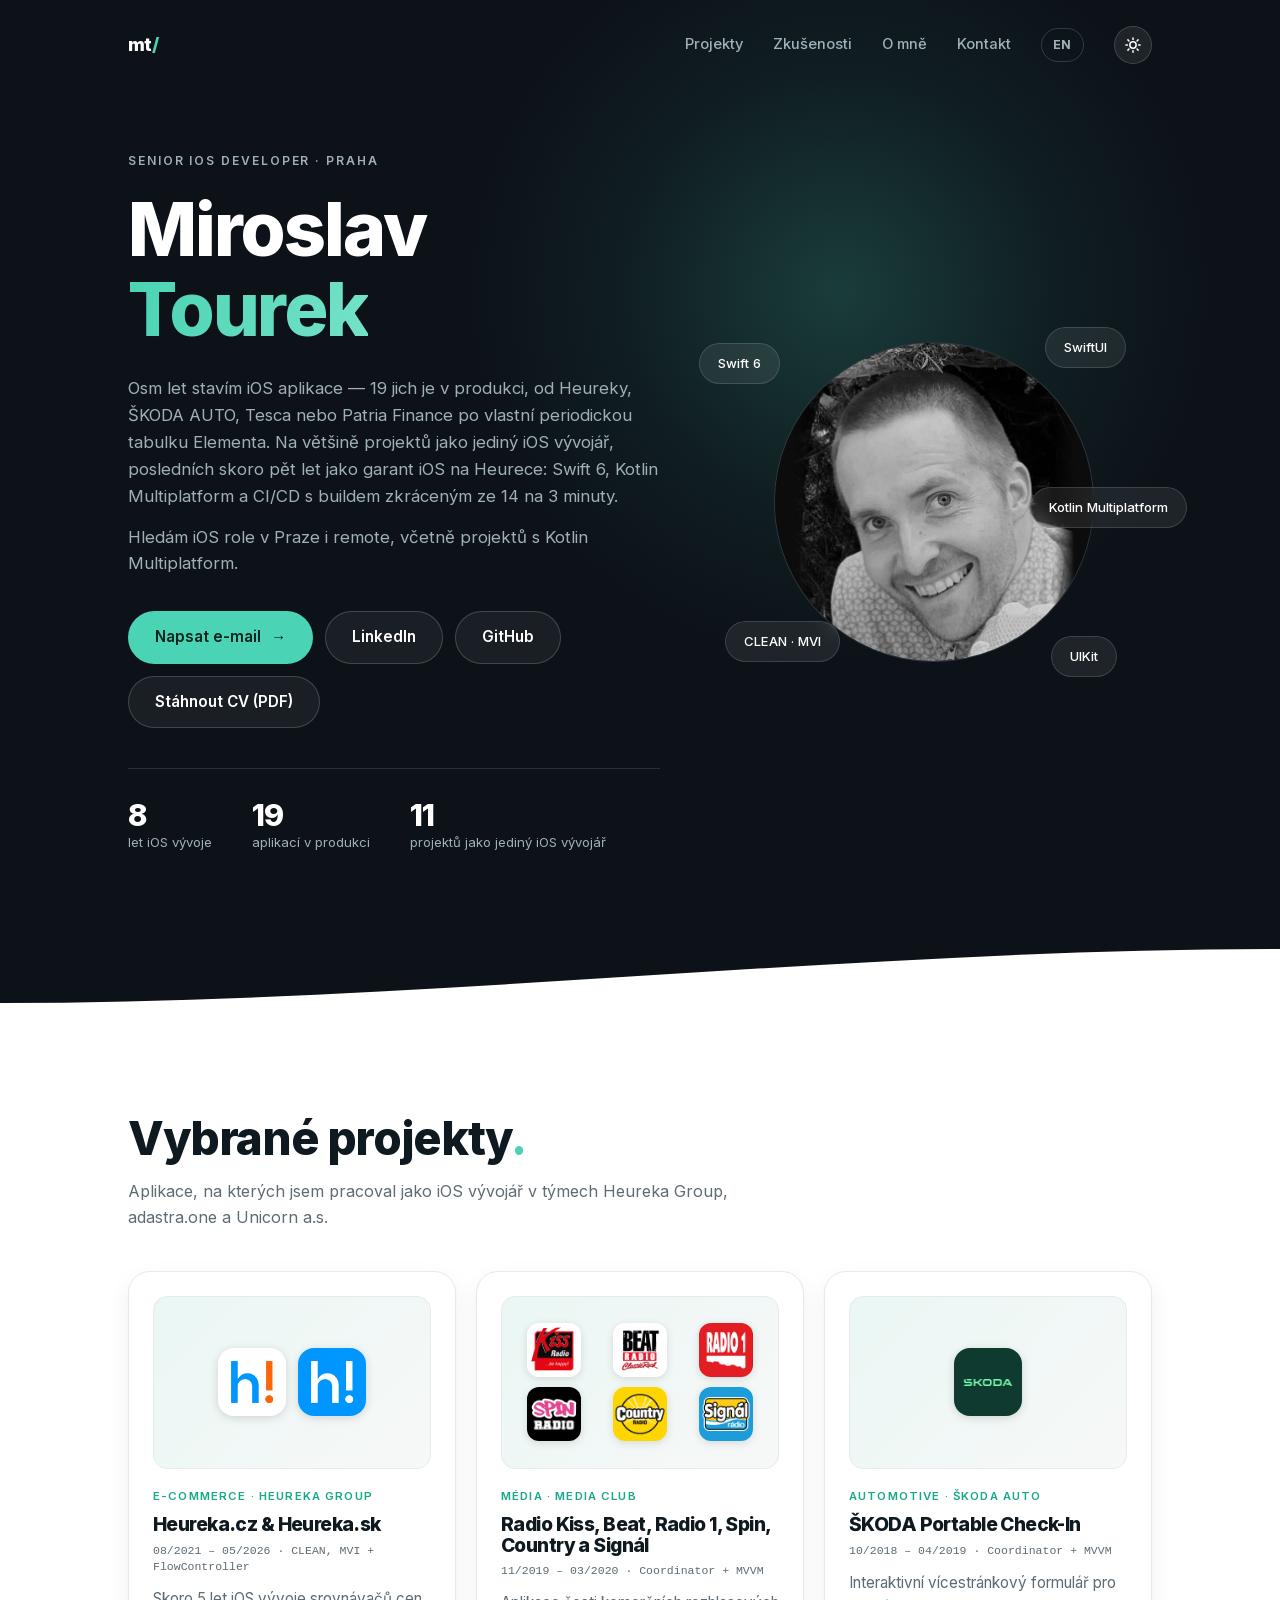
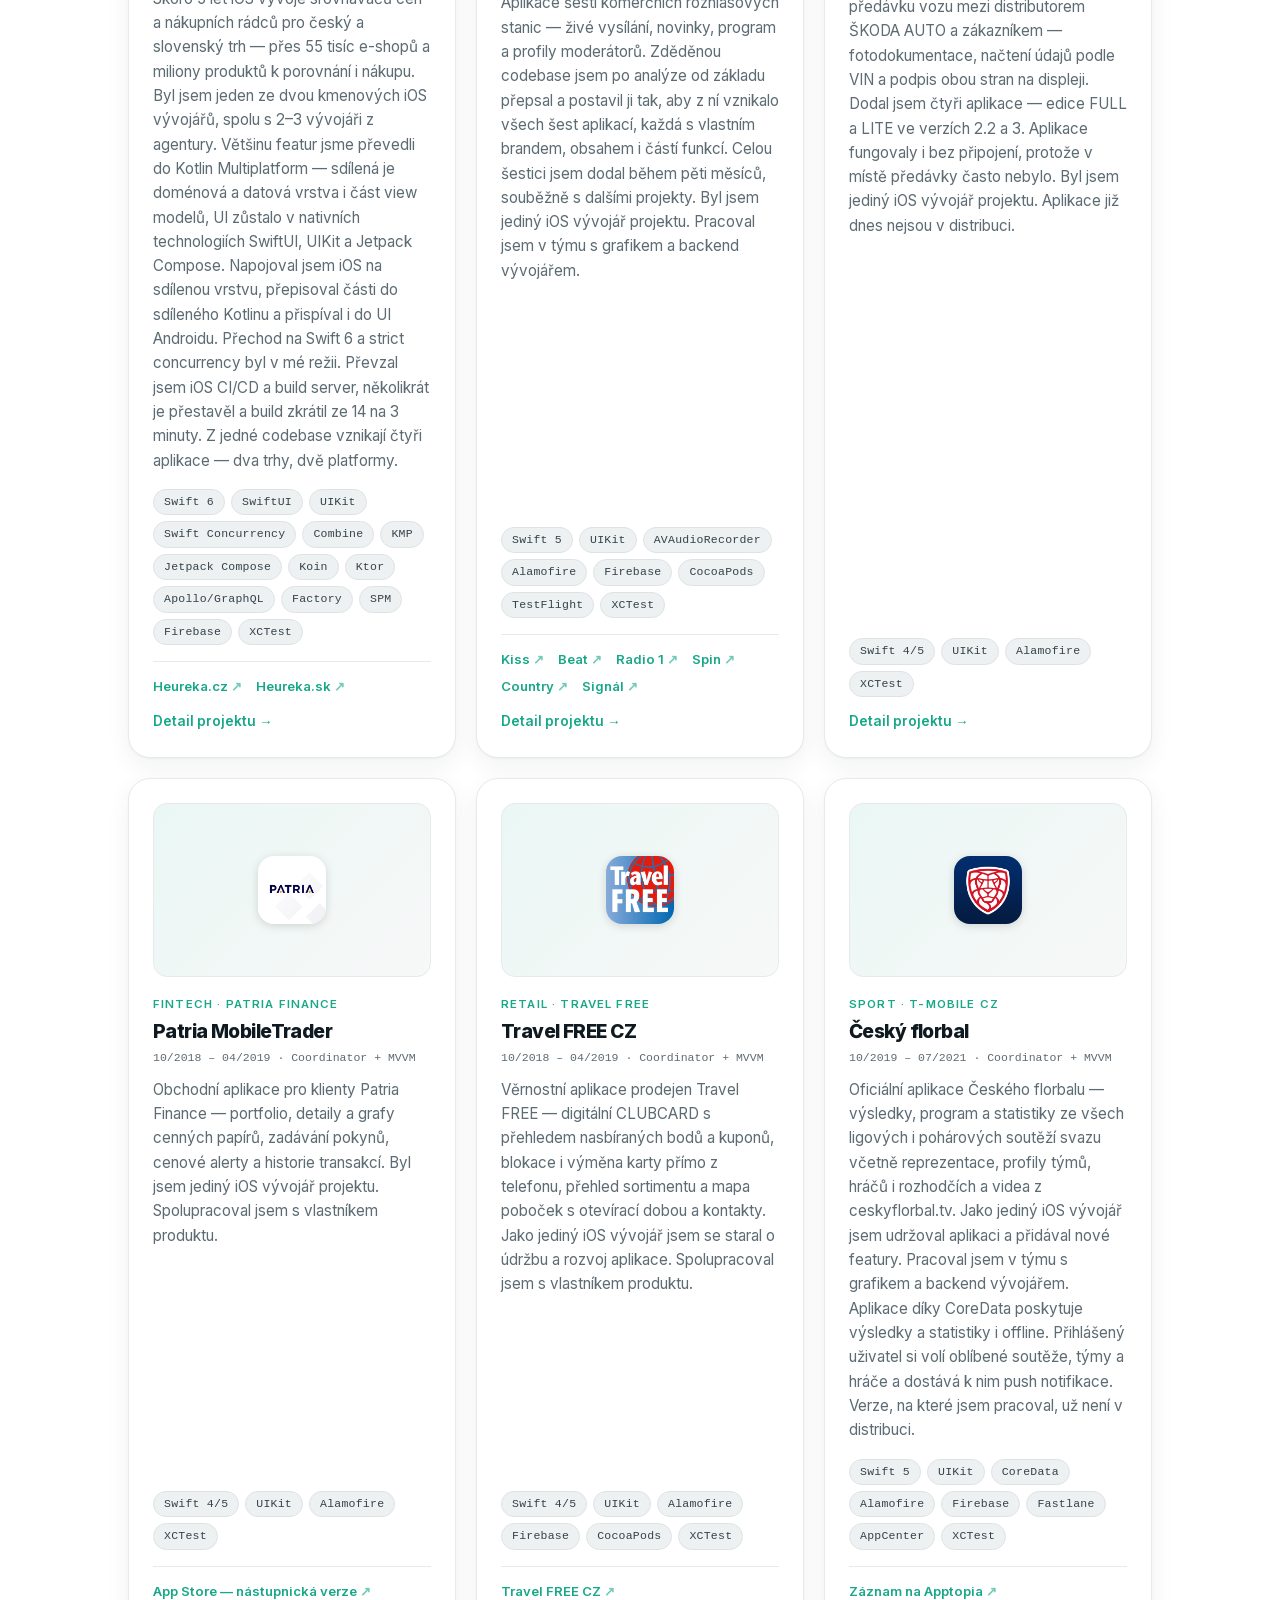
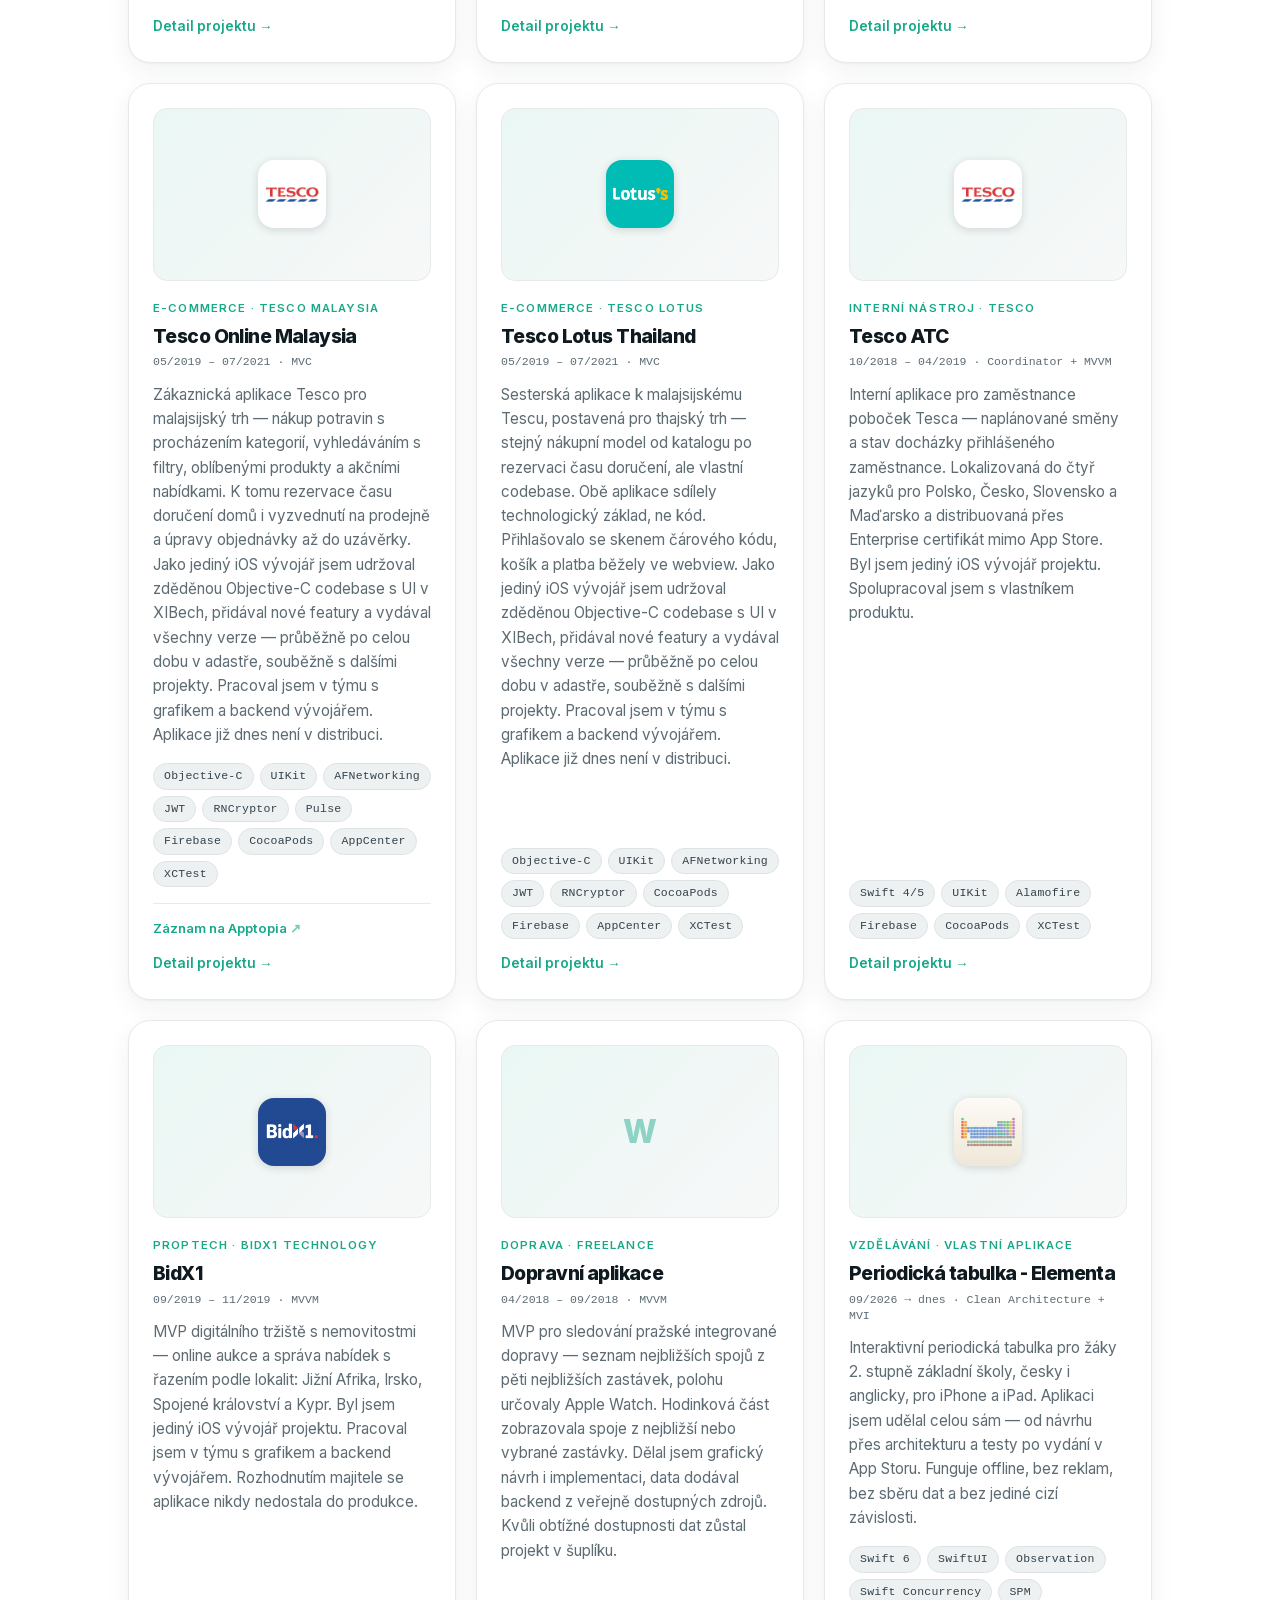
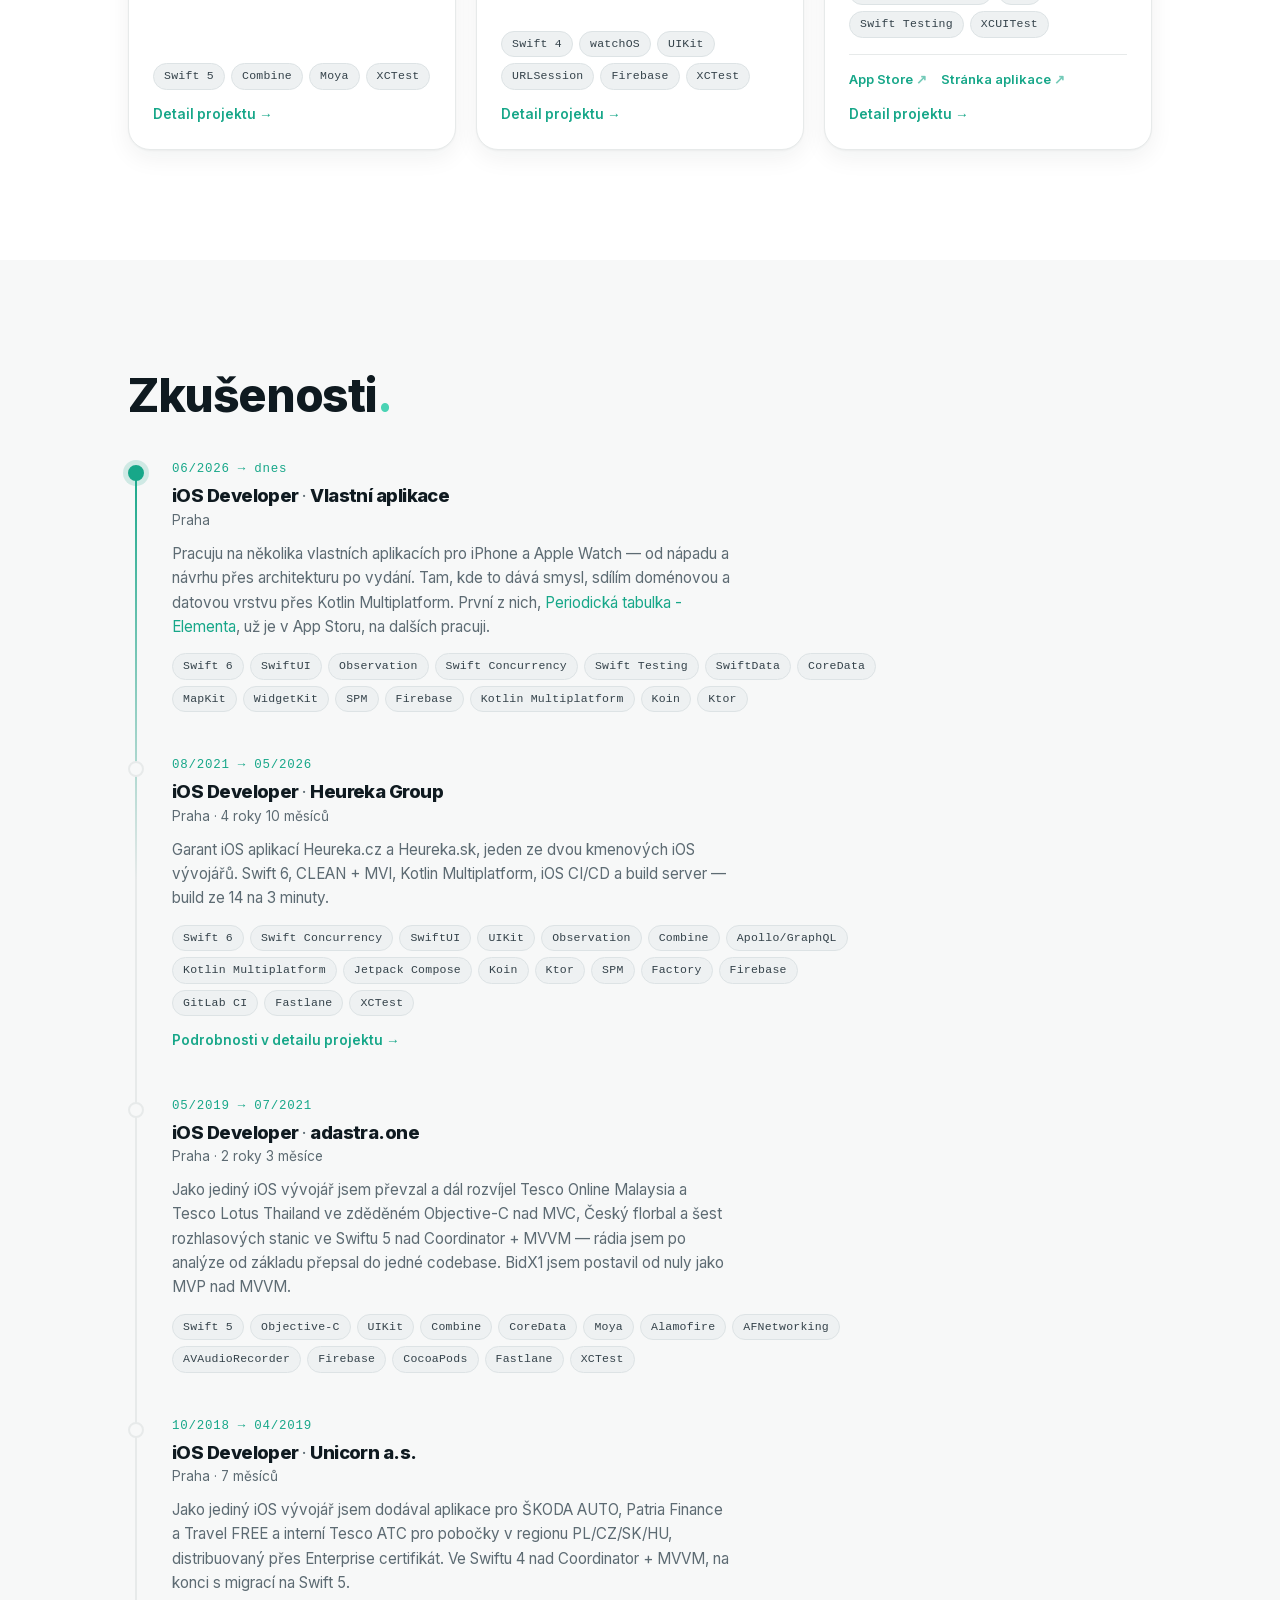
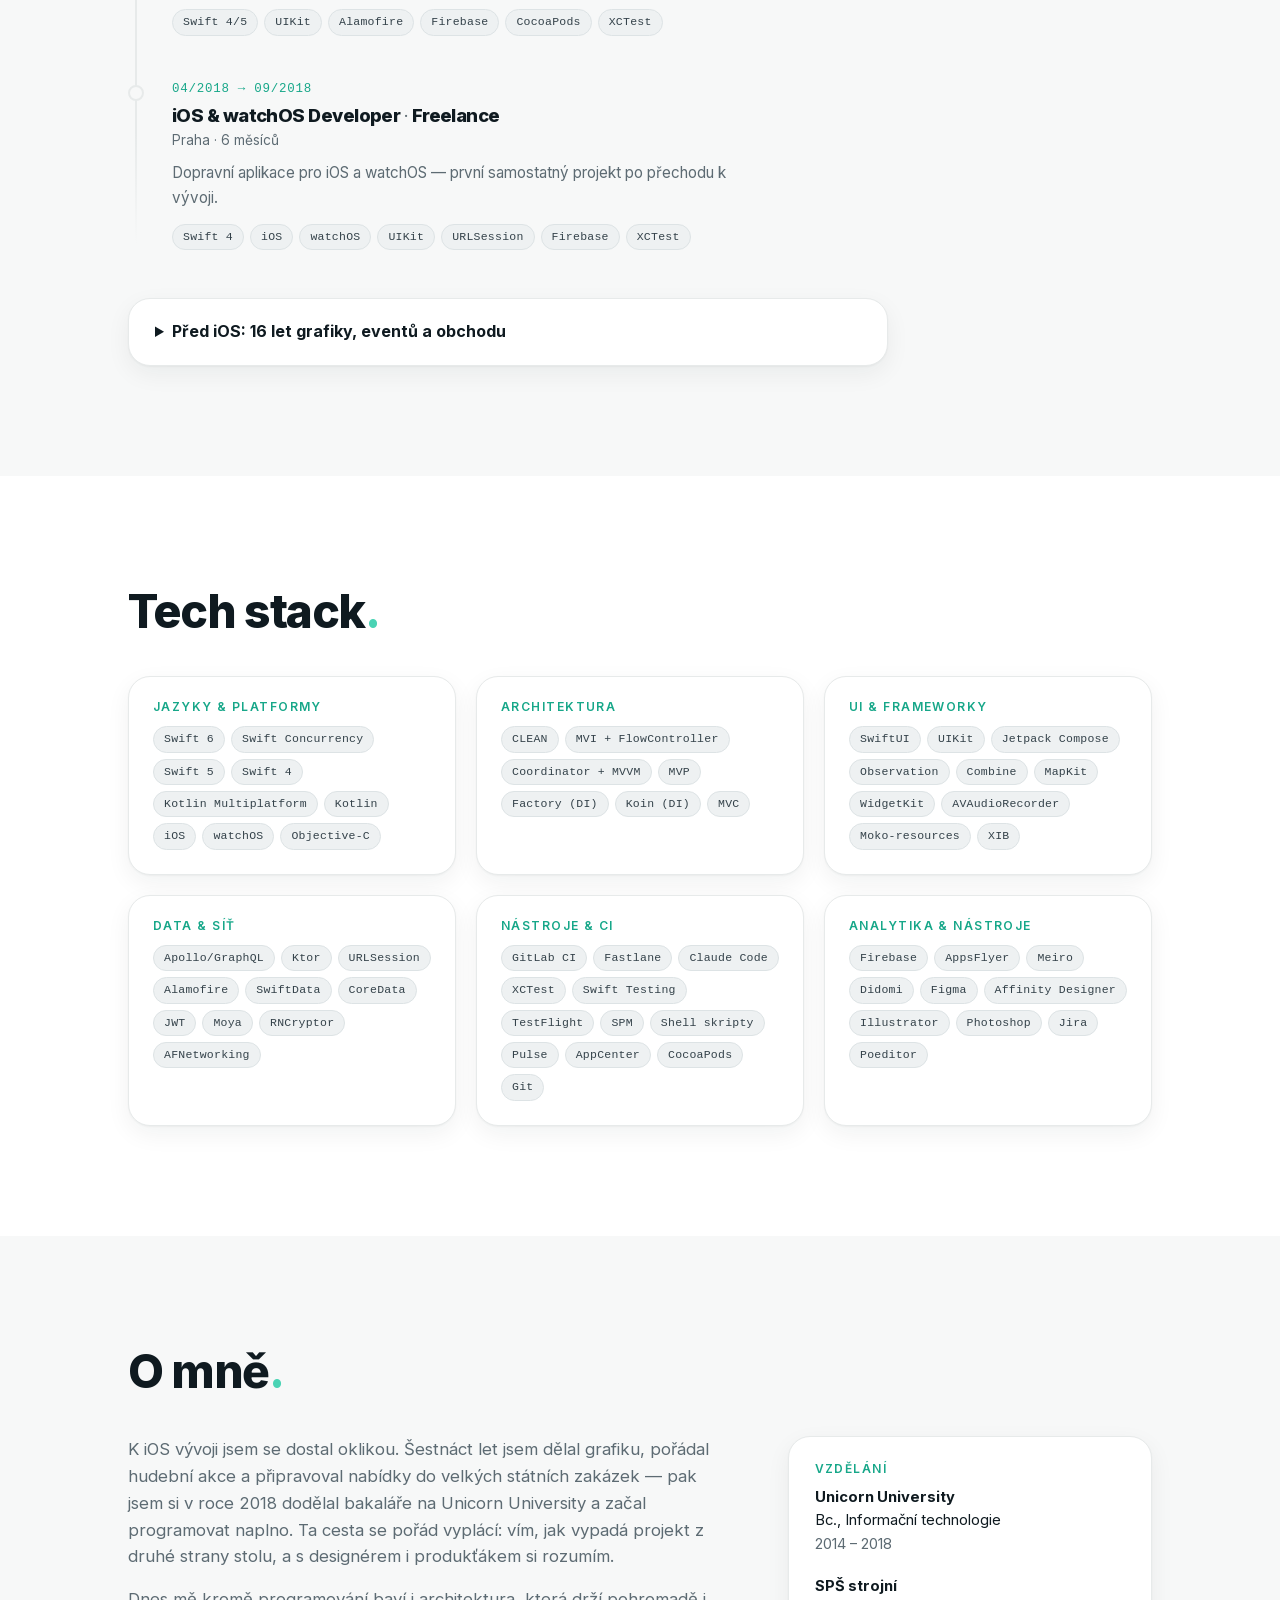
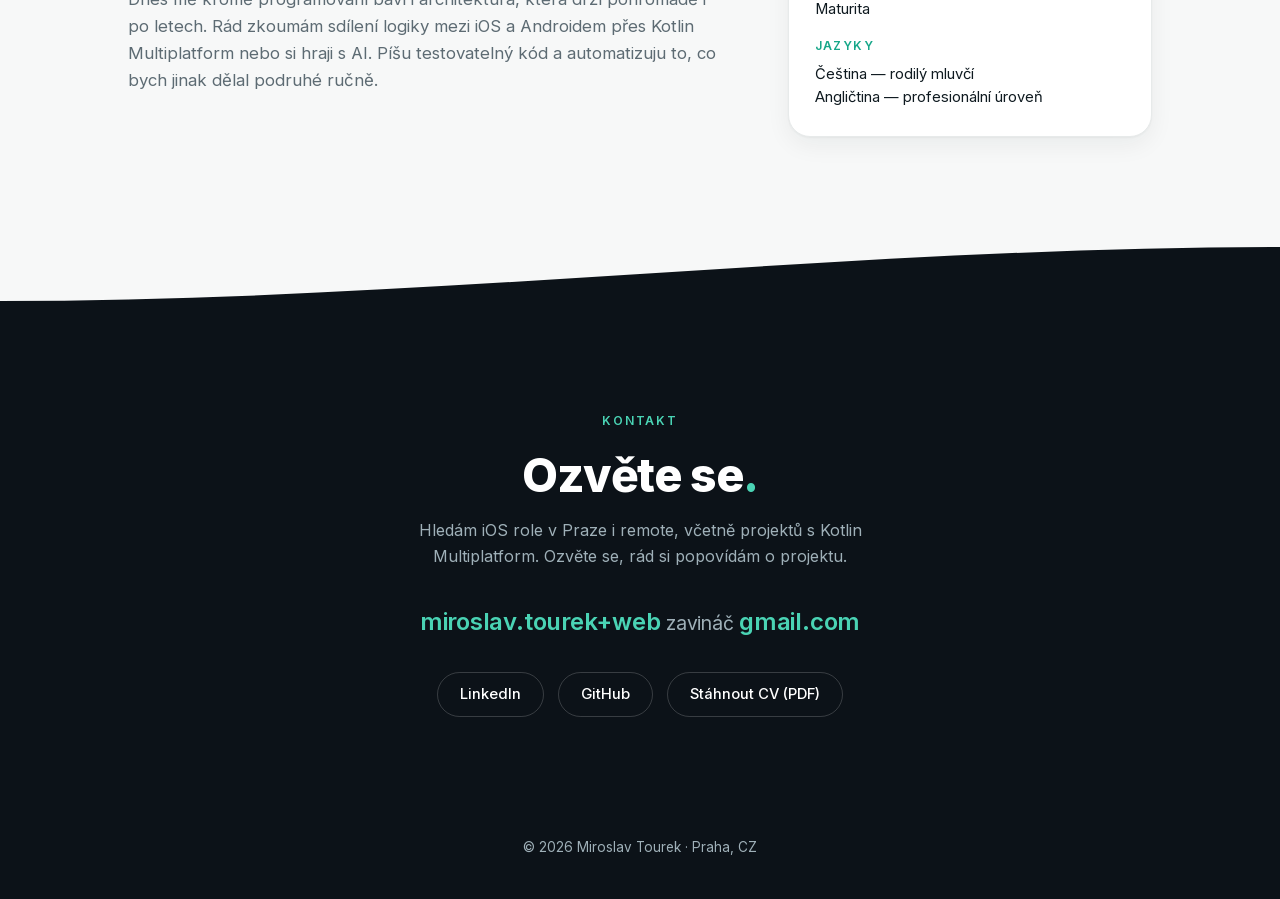
==== commit a19bfeae: "Add an info about the Elementa iOS app + updated CVs'" ====
--- a/index.html
+++ b/index.html
@@ -90,8 +90,8 @@
         <p class="eyebrow">Senior iOS Developer · Praha</p>
         <h1>Miroslav<br><span class="accent">Tourek</span></h1>
         <p class="hero-role">
-          Osm let stavím iOS aplikace — 18 v produkci pro Heureku, ŠKODA AUTO, Tesco nebo
-          Patria Finance. Na většině projektů jako jediný iOS vývojář, posledních skoro pět let
+          Osm let stavím iOS aplikace — 19 jich je v produkci, od Heureky, ŠKODA AUTO, Tesca
+          nebo Patria Finance po vlastní periodickou tabulku Elementa. Na většině projektů jako jediný iOS vývojář, posledních skoro pět let
           jako garant iOS na Heurece: Swift 6, Kotlin Multiplatform a CI/CD s buildem zkráceným
           ze 14 na 3 minuty.
         </p>
@@ -106,8 +106,8 @@
         </div>
         <ul class="hero-stats">
           <li><strong>8</strong><span>let iOS vývoje</span></li>
-          <li><strong>18</strong><span>aplikací v produkci</span></li>
-          <li><strong>10</strong><span>projektů jako jediný iOS vývojář</span></li>
+          <li><strong>19</strong><span>aplikací v produkci</span></li>
+          <li><strong>11</strong><span>projektů jako jediný iOS vývojář</span></li>
         </ul>
         </div>
 
@@ -397,6 +397,28 @@
             <button class="card-more" type="button" data-dialog="p-doprava">Detail projektu</button>
           </article>
 
+          <article class="project-card" data-dialog="p-elementa">
+            <div class="project-thumb has-icon">
+              <img src="img/icon-elementa.jpg" alt="Ikona aplikace Periodická tabulka - Elementa" width="256" height="256" loading="lazy">
+            </div>
+            <p class="project-tag">Vzdělávání · Vlastní aplikace</p>
+            <h3>Periodická tabulka - Elementa</h3>
+            <p class="project-meta">09/2026 → dnes · Clean Architecture + MVI</p>
+            <p>Interaktivní periodická tabulka pro žáky 2. stupně základní školy, česky
+              i anglicky, pro iPhone a iPad. Aplikaci jsem udělal celou sám — od návrhu
+              přes architekturu a testy po vydání v App Storu. Funguje offline, bez reklam,
+              bez sběru dat a bez jediné cizí závislosti.</p>
+            <ul class="chips">
+              <li>Swift 6</li><li>SwiftUI</li><li>Observation</li><li>Swift Concurrency</li><li>SPM</li>
+              <li>Swift Testing</li><li>XCUITest</li>
+            </ul>
+            <p class="project-links">
+              <a href="https://apps.apple.com/app/id6820659932" target="_blank" rel="noopener">App Store</a>
+              <a href="https://www.carrione.cz/aplikace/periodicka-tabulka/" target="_blank" rel="noopener">Stránka aplikace</a>
+            </p>
+            <button class="card-more" type="button" data-dialog="p-elementa">Detail projektu</button>
+          </article>
+
         </div>
       </div>
     </section>
@@ -413,7 +435,9 @@
             <p class="timeline-meta">Praha</p>
             <p>Pracuju na několika vlastních aplikacích pro iPhone a Apple Watch — od nápadu a návrhu
               přes architekturu po vydání. Tam, kde to dává smysl,
-              sdílím doménovou a datovou vrstvu přes Kotlin Multiplatform. Aplikace jsou teď v uzavřeném beta testu.</p>
+              sdílím doménovou a datovou vrstvu přes Kotlin Multiplatform. První z nich,
+              <a href="https://www.carrione.cz/aplikace/periodicka-tabulka/" target="_blank" rel="noopener">Periodická tabulka - Elementa</a>,
+              už je v App Storu, na dalších pracuji.</p>
             <ul class="chips">
               <li>Swift 6</li><li>SwiftUI</li><li>Observation</li><li>Swift Concurrency</li><li>Swift Testing</li>
               <li>SwiftData</li><li>CoreData</li><li>MapKit</li><li>WidgetKit</li><li>SPM</li><li>Firebase</li>
@@ -1192,6 +1216,75 @@
     </ul>
   </dialog>
 
+  <dialog id="p-elementa" class="project-dialog" tabindex="-1" autofocus aria-labelledby="p-elementa-t">
+    <button class="dialog-close" type="button" aria-label="Zavřít detail">&times;</button>
+    <p class="project-tag">Vzdělávání · Vlastní aplikace</p>
+    <h3 id="p-elementa-t">Periodická tabulka - Elementa</h3>
+    <p class="project-meta">09/2026 → dnes · iOS Developer</p>
+    <div class="gallery-strip">
+      <button class="shot" type="button" data-full="img/shot-elementa-cs-1-lg.jpg" data-caption="Elementa — celá tabulka" aria-label="Zvětšit: Elementa — celá tabulka">
+        <img src="img/shot-elementa-cs-1.jpg" alt="Elementa — celá tabulka" width="392" height="851" loading="lazy">
+      </button>
+      <button class="shot" type="button" data-full="img/shot-elementa-cs-2-lg.jpg" data-caption="Elementa — legenda jako filtr" aria-label="Zvětšit: Elementa — legenda jako filtr">
+        <img src="img/shot-elementa-cs-2.jpg" alt="Elementa — legenda jako filtr" width="392" height="851" loading="lazy">
+      </button>
+      <button class="shot" type="button" data-full="img/shot-elementa-cs-3-lg.jpg" data-caption="Elementa — detail prvku" aria-label="Zvětšit: Elementa — detail prvku">
+        <img src="img/shot-elementa-cs-3.jpg" alt="Elementa — detail prvku" width="392" height="851" loading="lazy">
+      </button>
+      <button class="shot" type="button" data-full="img/shot-elementa-cs-4-lg.jpg" data-caption="Elementa — vysvětlivka k údaji" aria-label="Zvětšit: Elementa — vysvětlivka k údaji">
+        <img src="img/shot-elementa-cs-4.jpg" alt="Elementa — vysvětlivka k údaji" width="392" height="851" loading="lazy">
+      </button>
+      <button class="shot" type="button" data-full="img/shot-elementa-cs-5-lg.jpg" data-caption="Elementa — hledání bez diakritiky" aria-label="Zvětšit: Elementa — hledání bez diakritiky">
+        <img src="img/shot-elementa-cs-5.jpg" alt="Elementa — hledání bez diakritiky" width="392" height="851" loading="lazy">
+      </button>
+    </div>
+    <p class="dialog-lead">Interaktivní periodická tabulka pro žáky 2. stupně základní školy
+      a jejich učitele, pro iPhone a iPad. Vlastní aplikace, kterou jsem navrhl, napsal
+      a v říjnu 2026 vydal v App Storu.</p>
+    <p class="dialog-lead">Malou aplikaci jsem postavil tak, jak bych stavěl velkou: čistá
+      architektura, testy a přístupnost od začátku. Protože to aplikace nepotřebuje,
+      nemá žádné cizí závislosti a nesbírá žádná data.</p>
+    <h4>Co aplikace umí</h4>
+    <ul class="dialog-list">
+      <li><strong>Celá tabulka</strong> — 118 prvků včetně lanthanoidů a aktinoidů,
+        přiblížení dvěma prsty a posun tažením</li>
+      <li><strong>Barevné režimy</strong> — skupiny, skupenství, bloky a učivo ZŠ;
+        legenda zároveň slouží jako filtr</li>
+      <li><strong>Detail prvku</strong> — animovaný Bohrův model atomu a krátká vysvětlivka
+        ke každému údaji, psaná pro žáky</li>
+      <li><strong>Hledání</strong> — podle značky, názvu nebo protonového čísla, i bez
+        diakritiky; nevyhovující prvky se jen ztlumí</li>
+      <li><strong>Čeština a angličtina</strong> — jazyk se přepíná přímo v aplikaci,
+        nezávisle na jazyku systému</li>
+    </ul>
+    <h4>Architektura</h4>
+    <ul class="dialog-list">
+      <li>Clean Architecture — každá vrstva je samostatný lokální SPM balíček (doména,
+        data, sdílené jádro prezentace a balíčky jednotlivých obrazovek), závislosti
+        míří jen dovnitř</li>
+      <li>MVI v prezentační vrstvě nad Observation, navigace přes flow controllery,
+        závislosti skládané v composition rootu</li>
+      <li>Swift 6 language mode s výchozí izolací na MainActor</li>
+    </ul>
+    <h4>Kvalita</h4>
+    <ul class="dialog-list">
+      <li><strong>Testy</strong> — unit testy ve Swift Testing pro doménu, data i view
+        modely; UI testy v XCUITest</li>
+      <li><strong>Screenshoty pro App Store</strong> — pořizuje je UI test v samostatném
+        test planu, v obou jazycích</li>
+      <li><strong>Přístupnost</strong> — popisky pro VoiceOver a symboly v legendě, aby
+        barvy nebyly jediným nositelem informace</li>
+      <li><strong>Lokalizace</strong> — String Catalogs v každém balíčku</li>
+      <li><strong>Soukromí</strong> — bez analytiky a bez síťových požadavků, privacy
+        manifest bez sbíraných dat</li>
+    </ul>
+    <h4>Technologie</h4>
+    <ul class="chips">
+      <li>Swift 6</li><li>SwiftUI</li><li>Observation</li><li>Swift Concurrency</li><li>SPM</li>
+      <li>Swift Testing</li><li>XCUITest</li><li>String Catalogs</li>
+    </ul>
+  </dialog>
+
   <dialog id="lightbox" class="lightbox" tabindex="-1" autofocus aria-label="Zvětšený screenshot">
     <button class="lightbox-close" type="button" aria-label="Zavřít">&times;</button>
     <button class="lightbox-nav prev" type="button" aria-label="Předchozí screenshot">&lsaquo;</button>
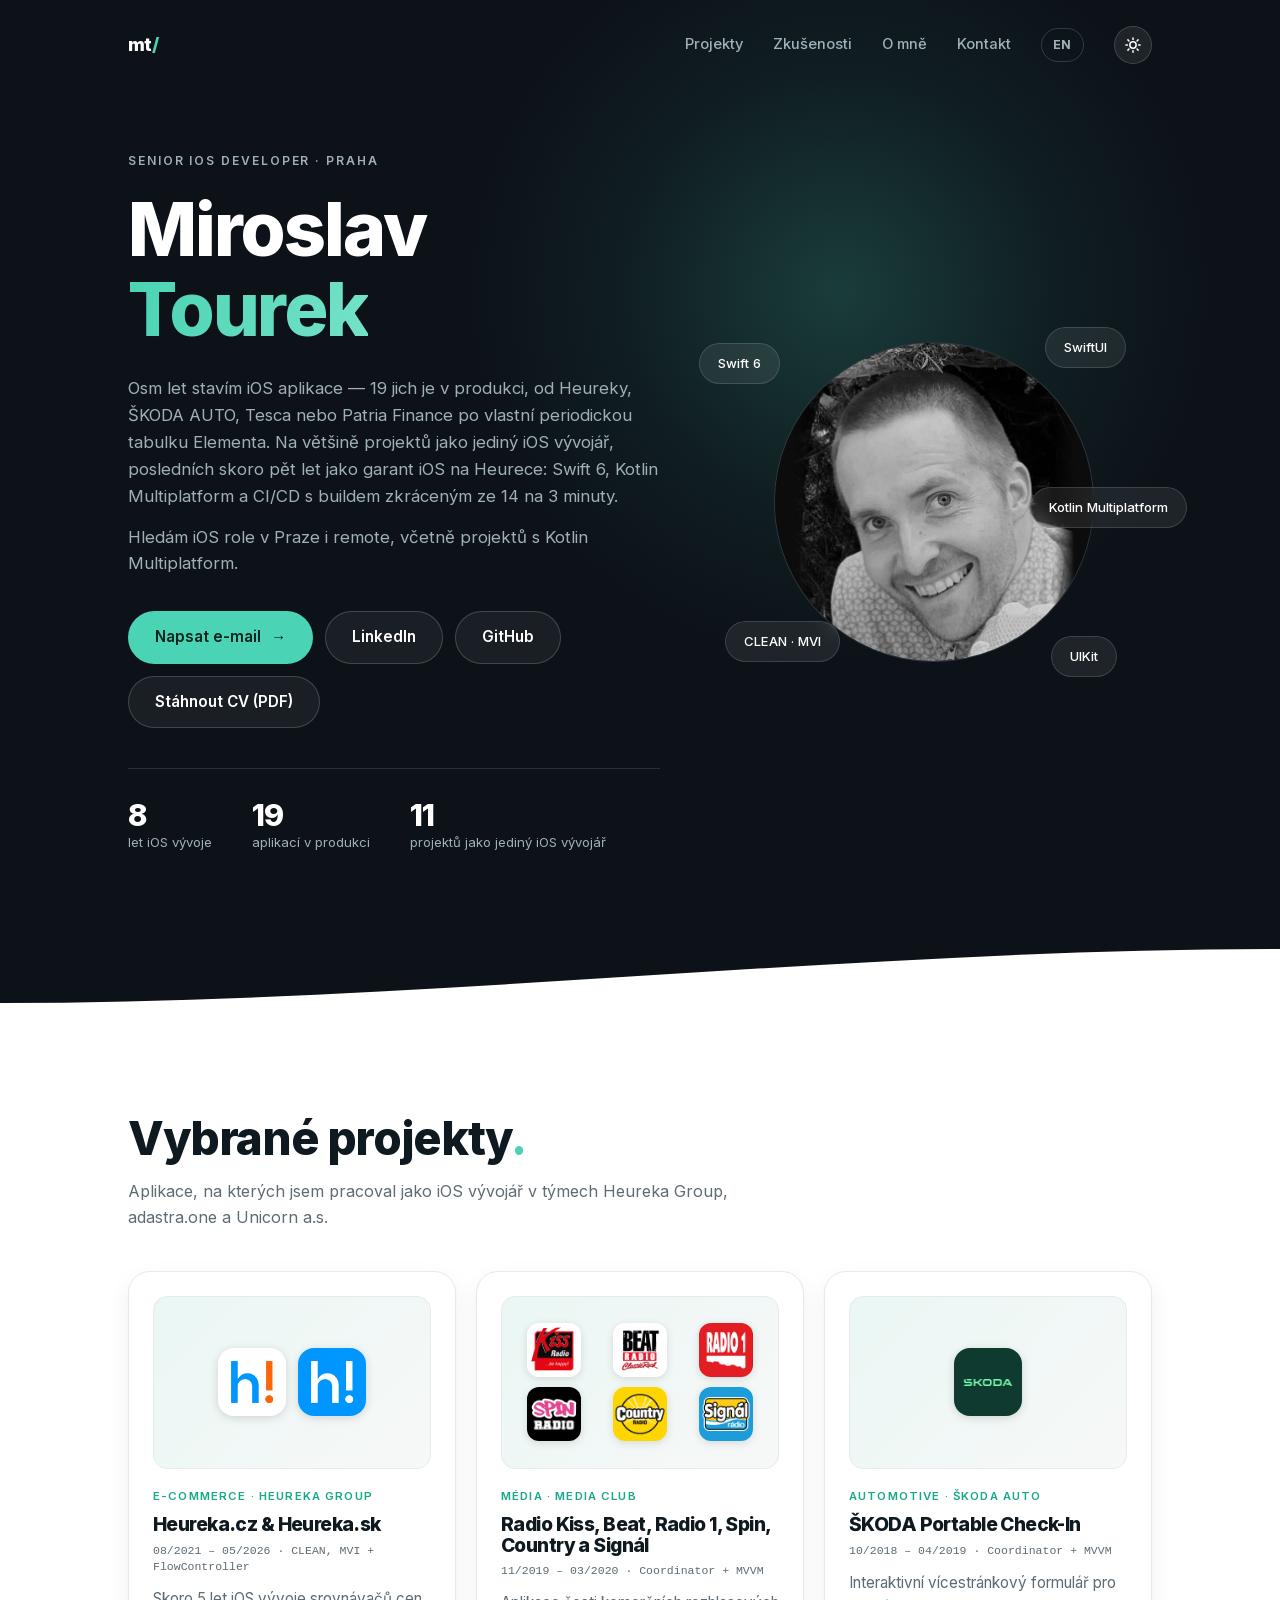
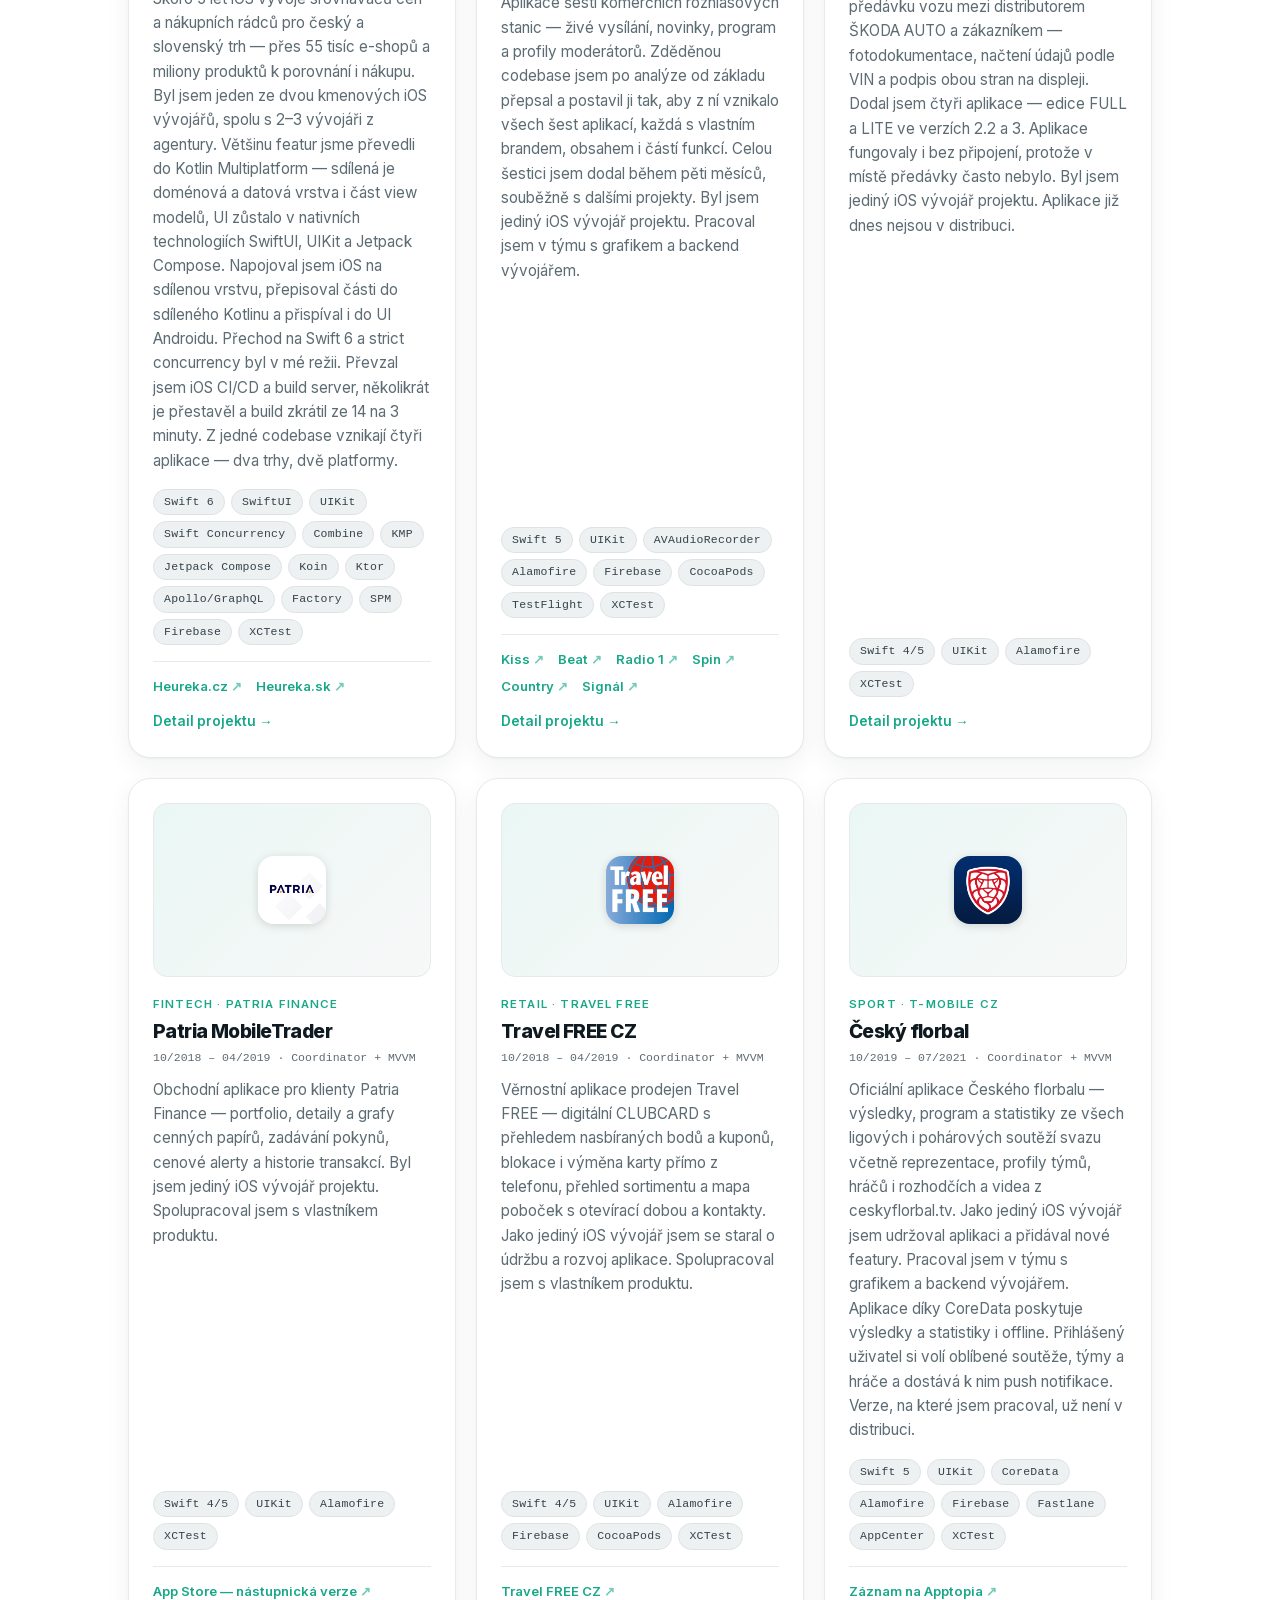
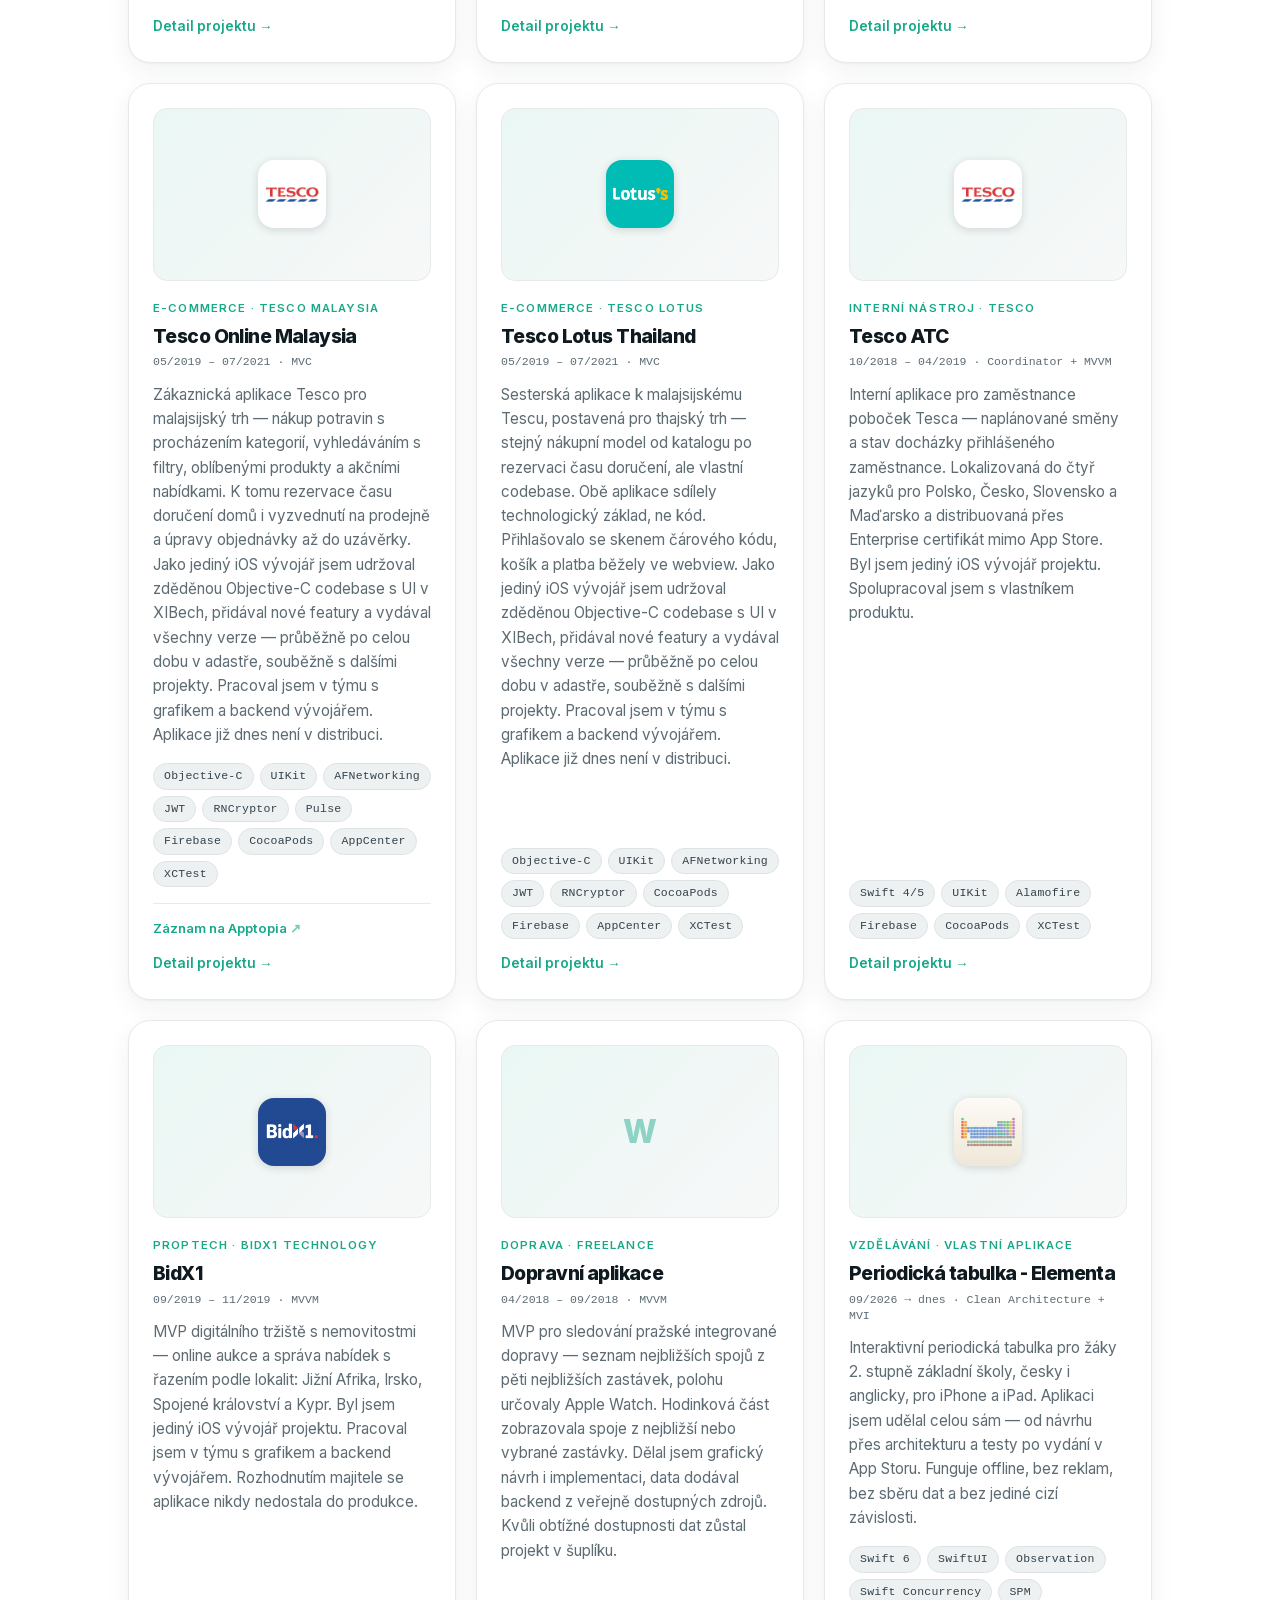
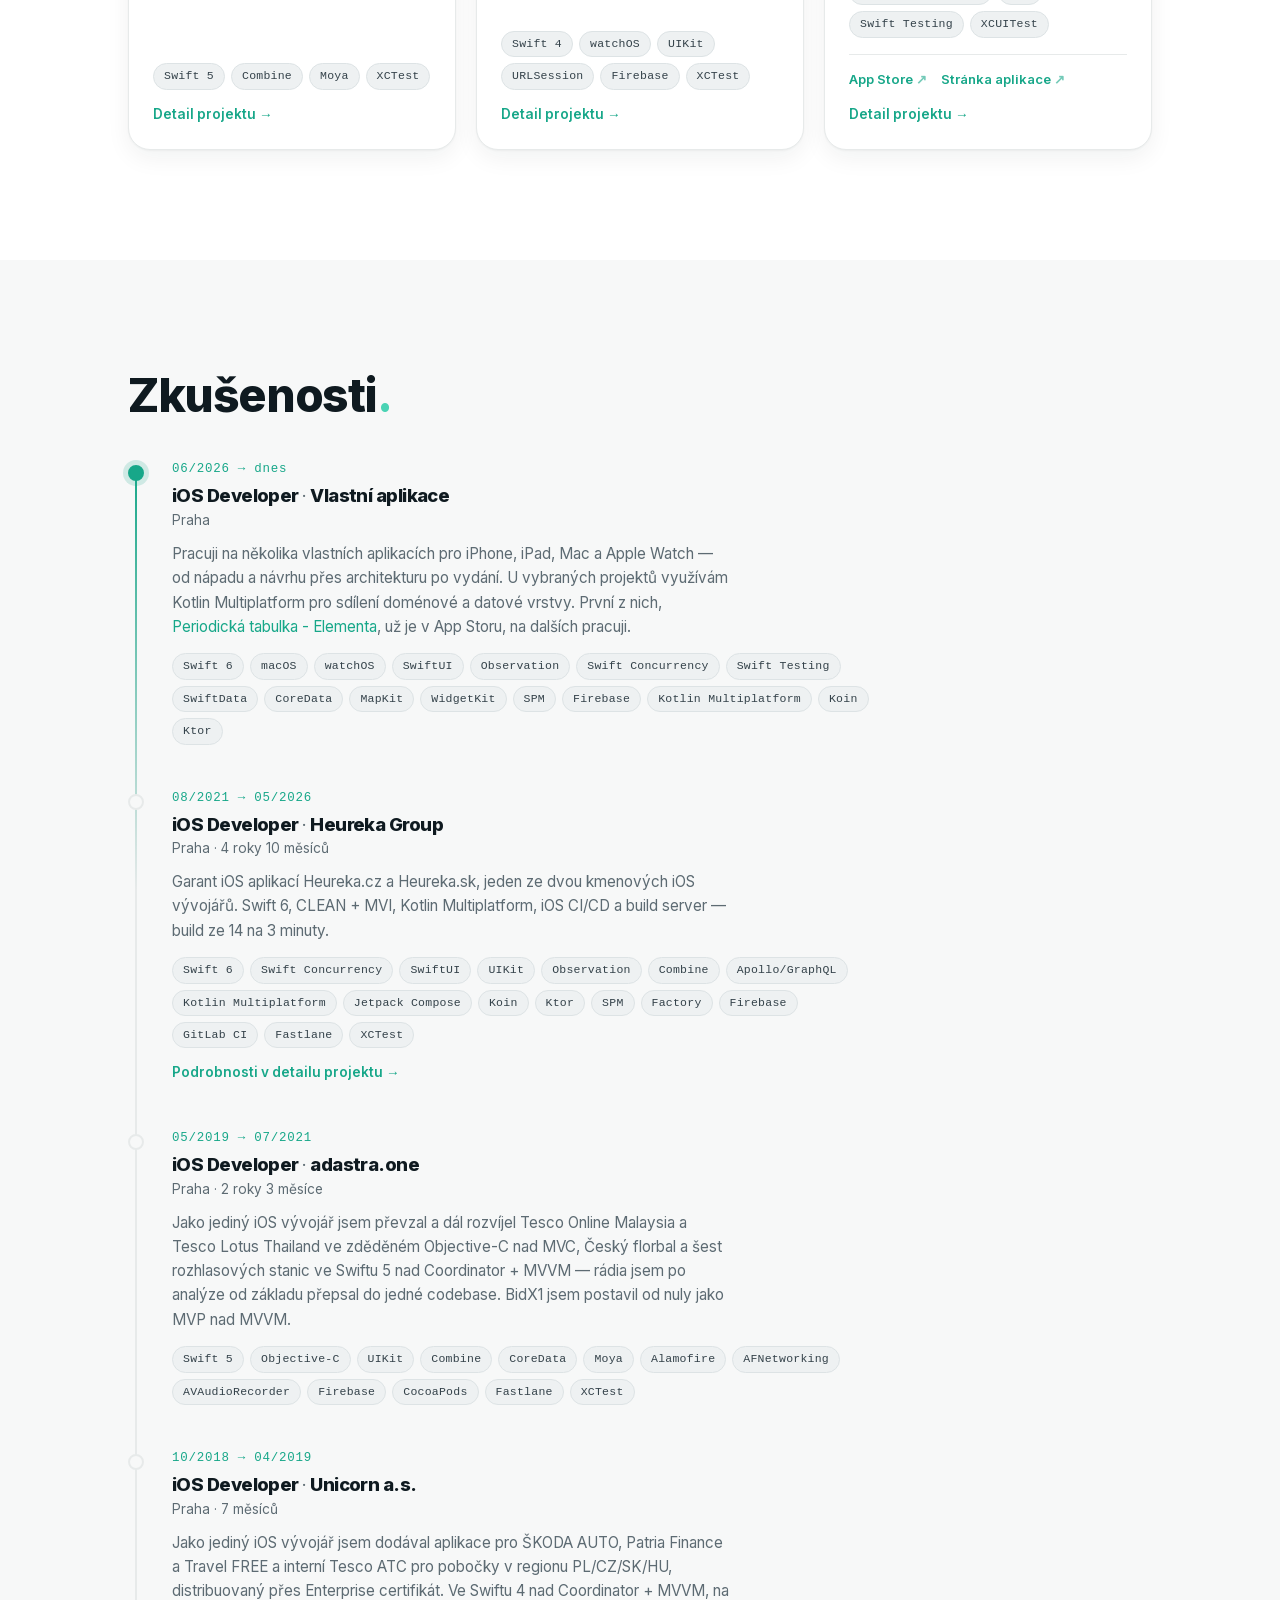
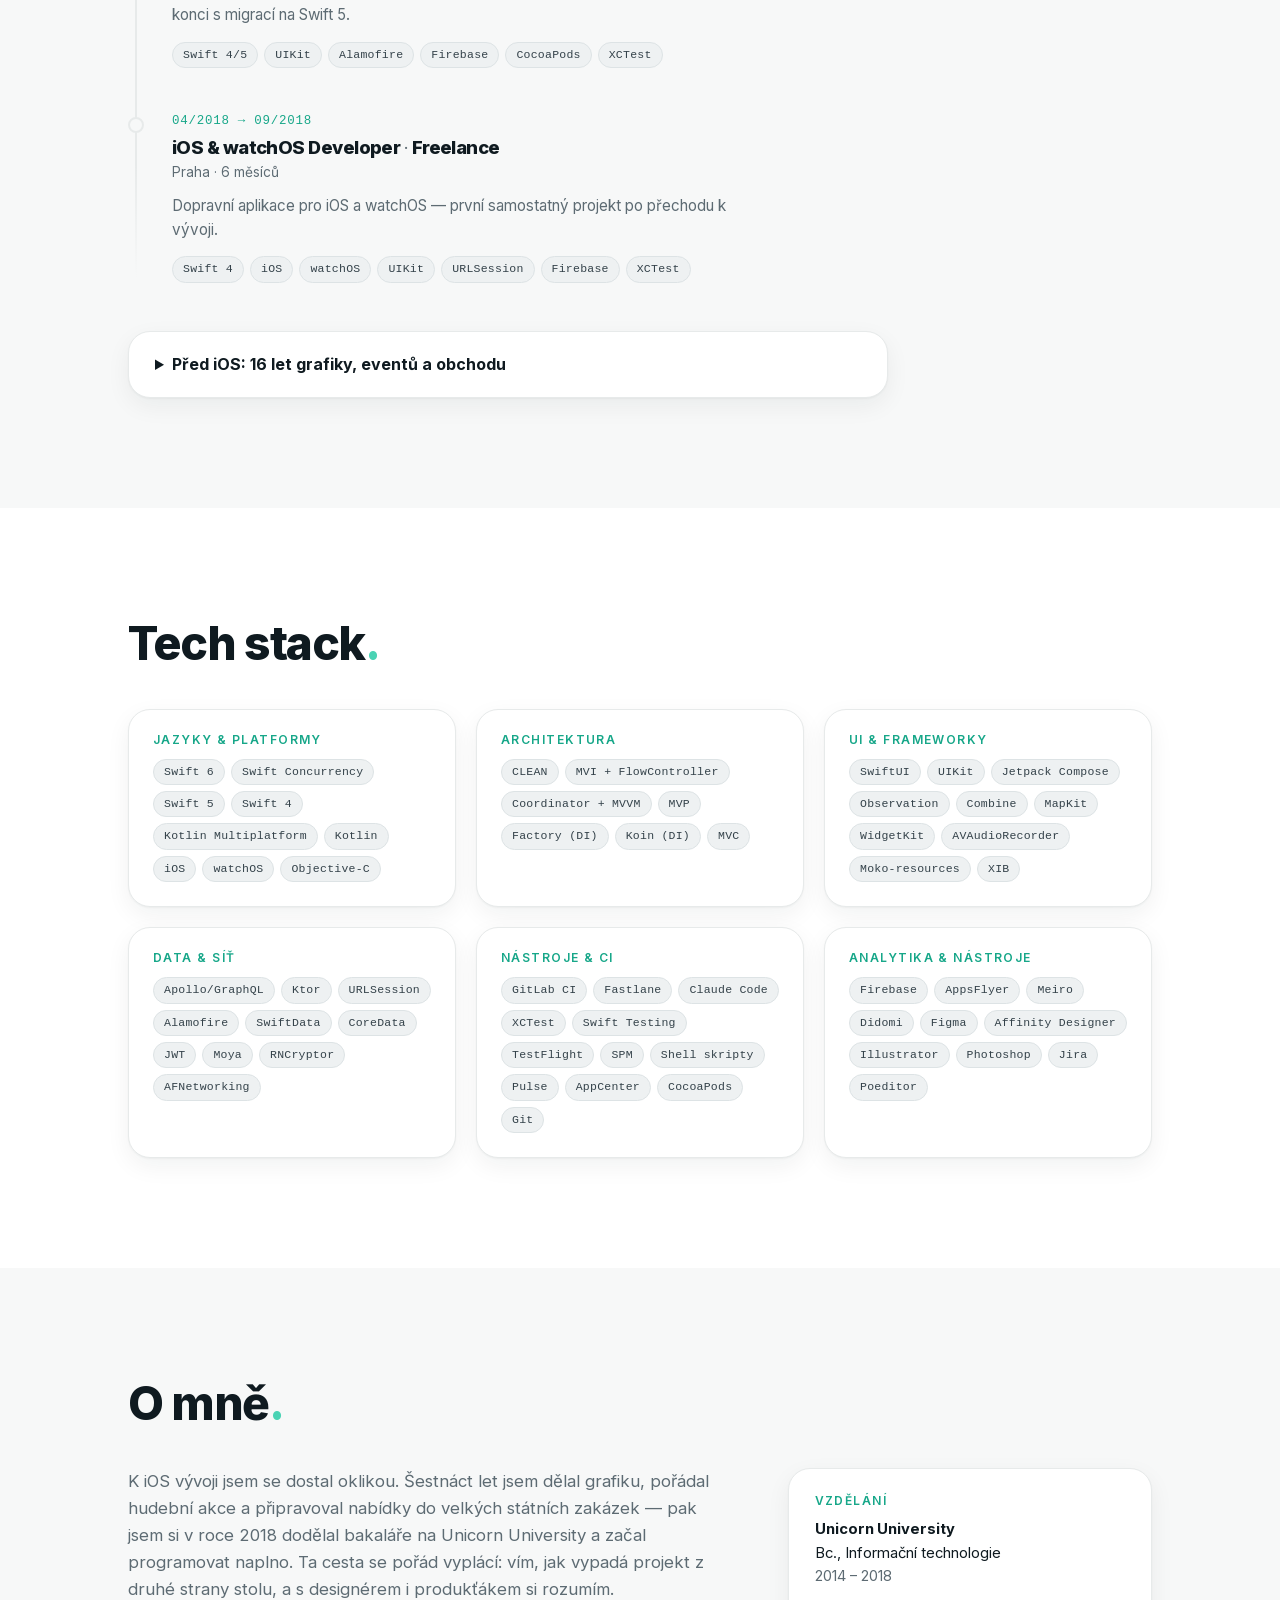
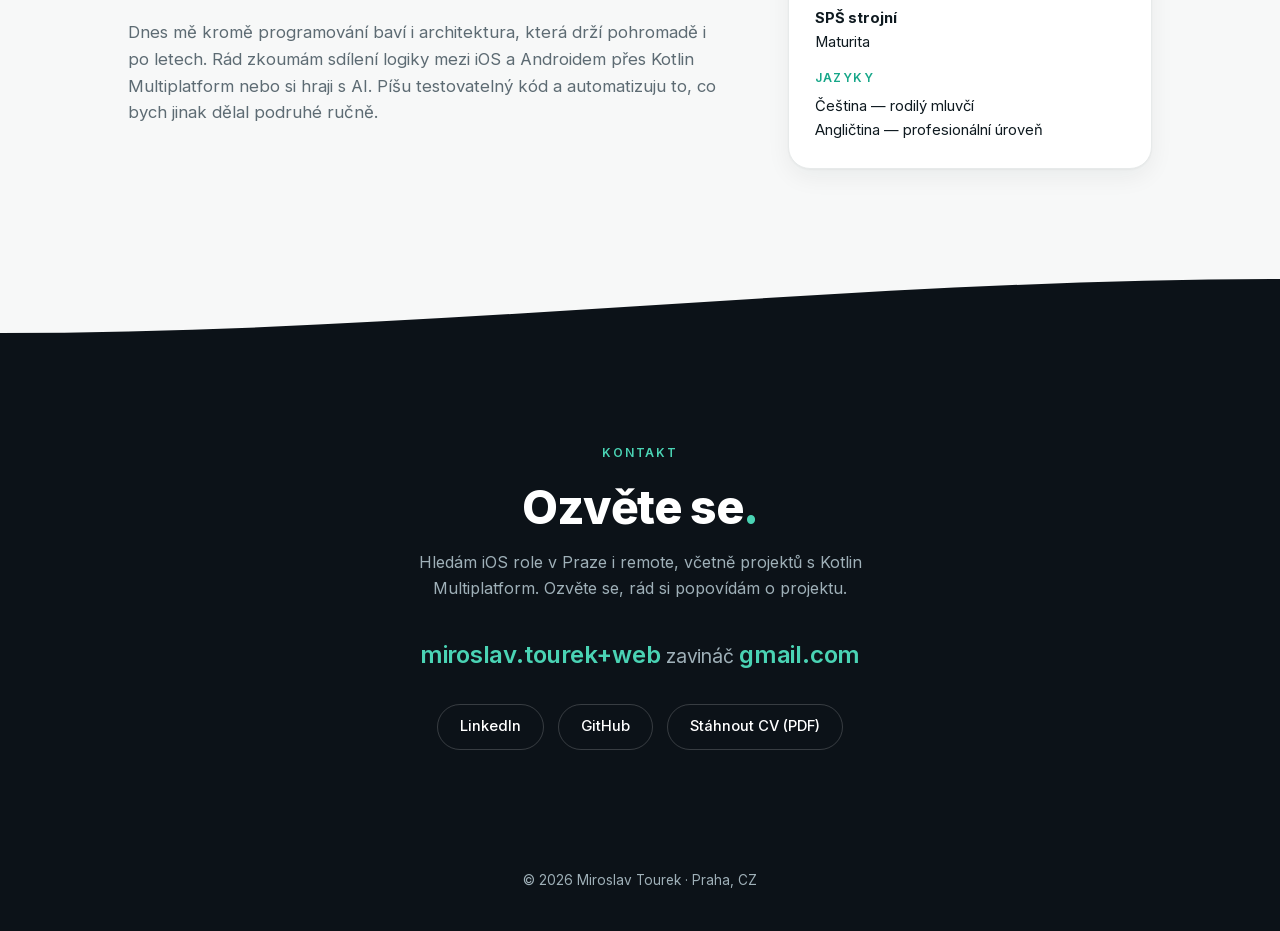
==== commit cb7a177f: "Update the text of the current position on the website and the CV" ====
--- a/index.html
+++ b/index.html
@@ -433,14 +433,14 @@
             <p class="timeline-date">06/2026 → dnes</p>
             <h3>iOS Developer <span class="at">·</span> Vlastní aplikace</h3>
             <p class="timeline-meta">Praha</p>
-            <p>Pracuju na několika vlastních aplikacích pro iPhone a Apple Watch — od nápadu a návrhu
-              přes architekturu po vydání. Tam, kde to dává smysl,
-              sdílím doménovou a datovou vrstvu přes Kotlin Multiplatform. První z nich,
+            <p>Pracuji na několika vlastních aplikacích pro iPhone, iPad, Mac a Apple Watch — od nápadu
+              a návrhu přes architekturu po vydání. U vybraných projektů využívám
+              Kotlin Multiplatform pro sdílení doménové a datové vrstvy. První z nich,
               <a href="https://www.carrione.cz/aplikace/periodicka-tabulka/" target="_blank" rel="noopener">Periodická tabulka - Elementa</a>,
               už je v App Storu, na dalších pracuji.</p>
             <ul class="chips">
-              <li>Swift 6</li><li>SwiftUI</li><li>Observation</li><li>Swift Concurrency</li><li>Swift Testing</li>
-              <li>SwiftData</li><li>CoreData</li><li>MapKit</li><li>WidgetKit</li><li>SPM</li><li>Firebase</li>
+              <li>Swift 6</li><li>macOS</li><li>watchOS</li><li>SwiftUI</li><li>Observation</li><li>Swift Concurrency</li>
+              <li>Swift Testing</li><li>SwiftData</li><li>CoreData</li><li>MapKit</li><li>WidgetKit</li><li>SPM</li><li>Firebase</li>
               <li>Kotlin Multiplatform</li><li>Koin</li><li>Ktor</li>
             </ul>
           </li>
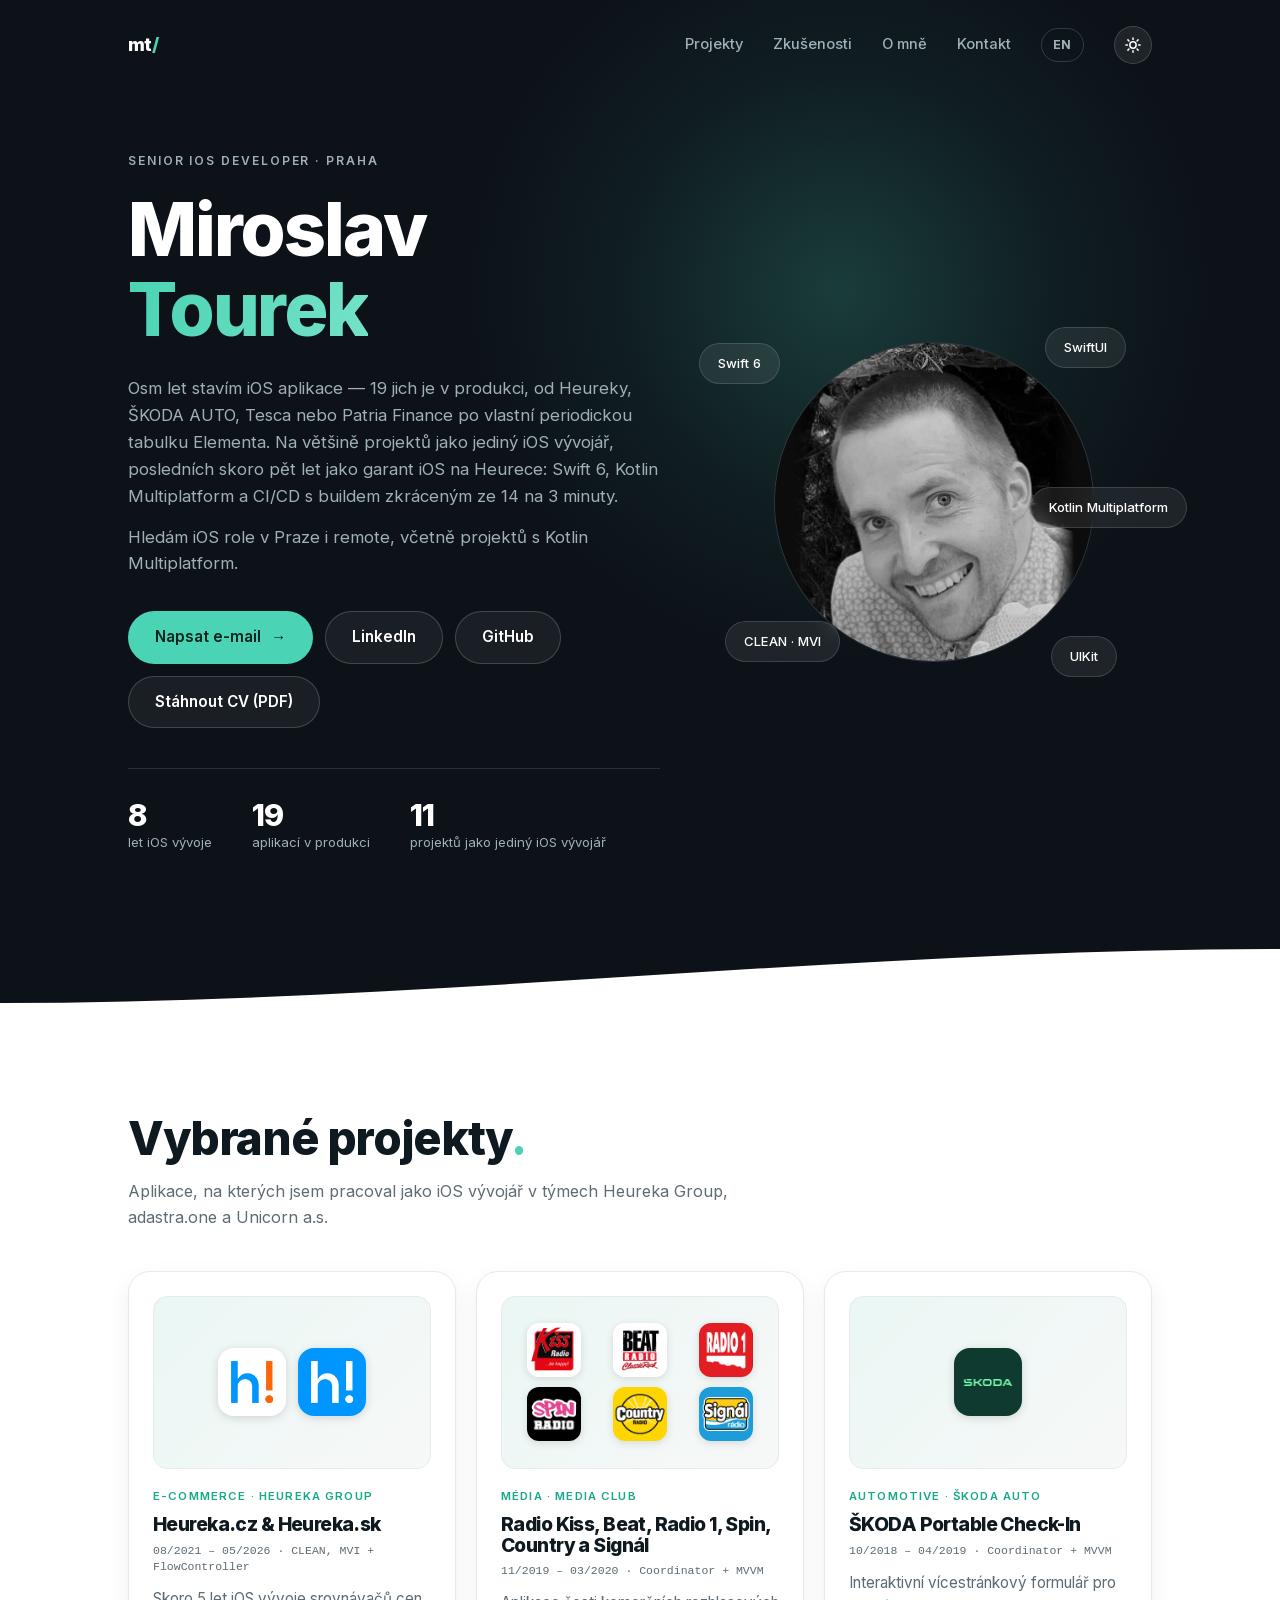
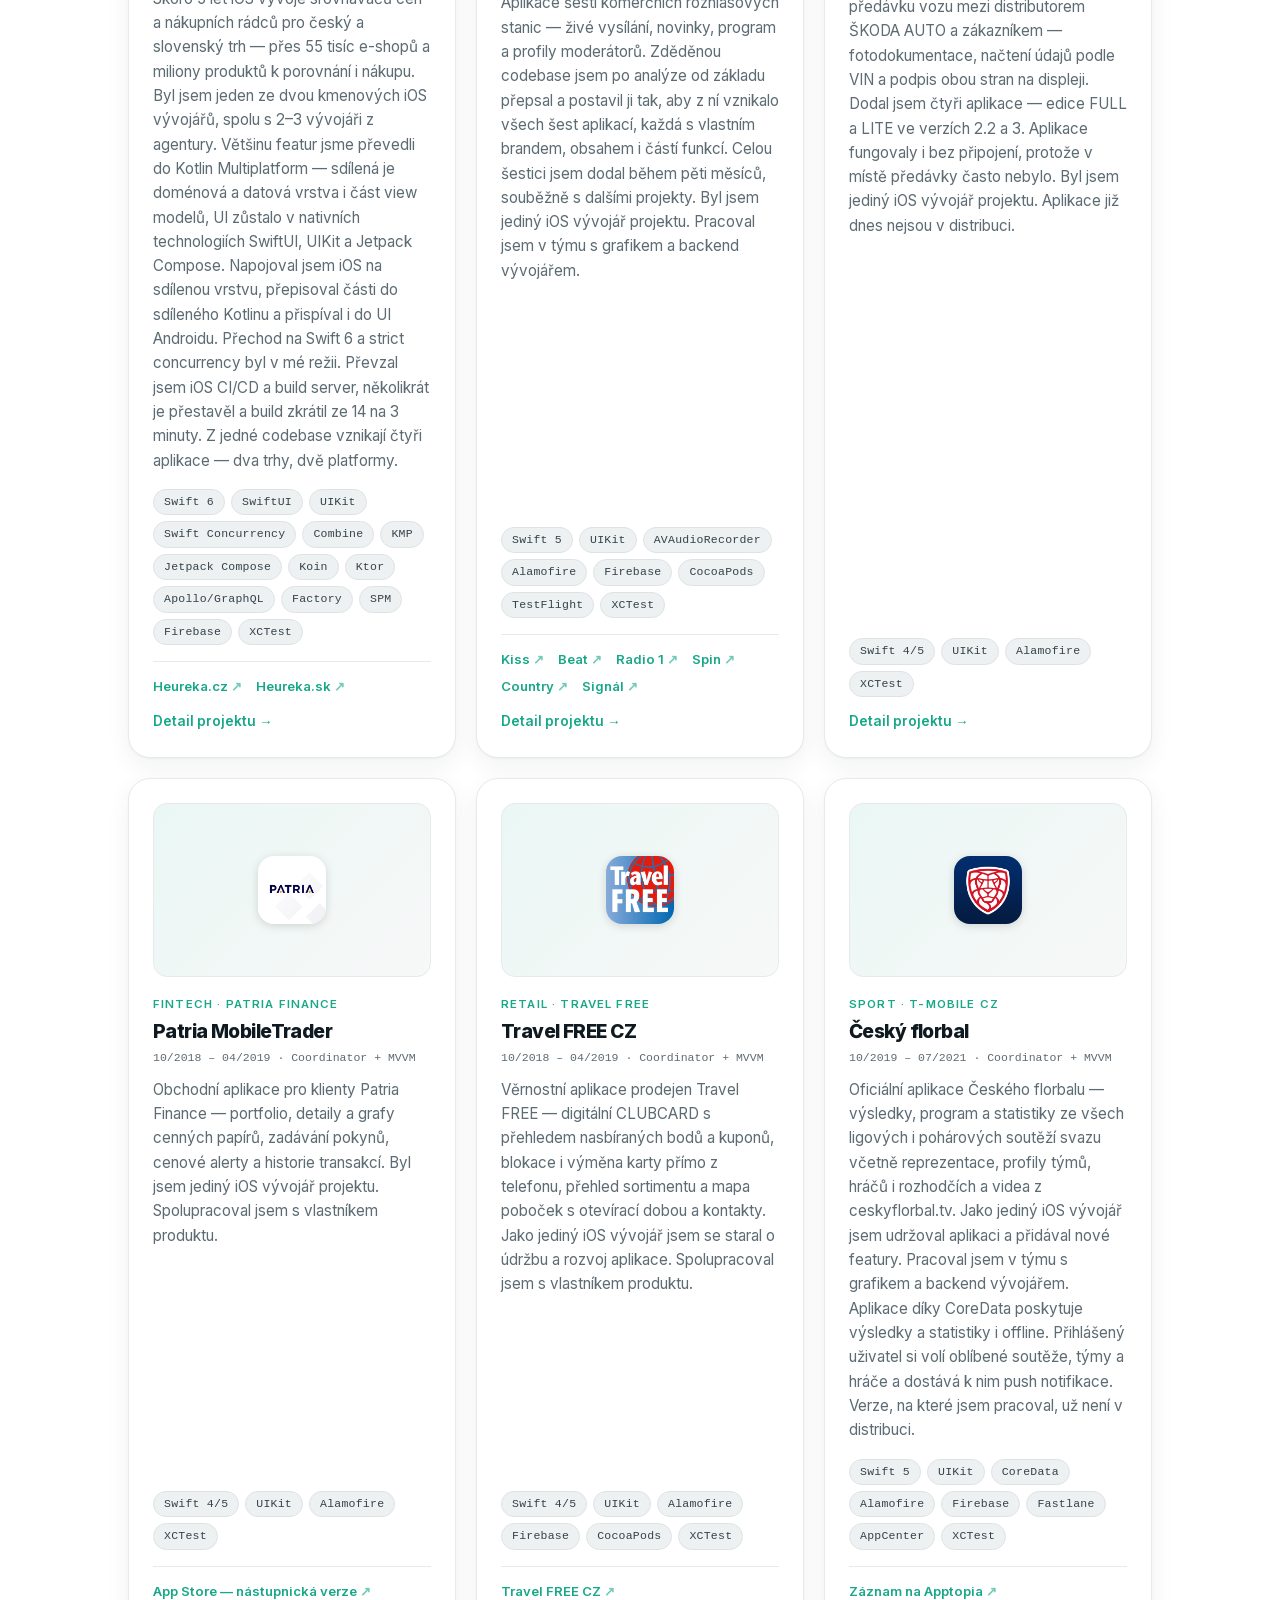
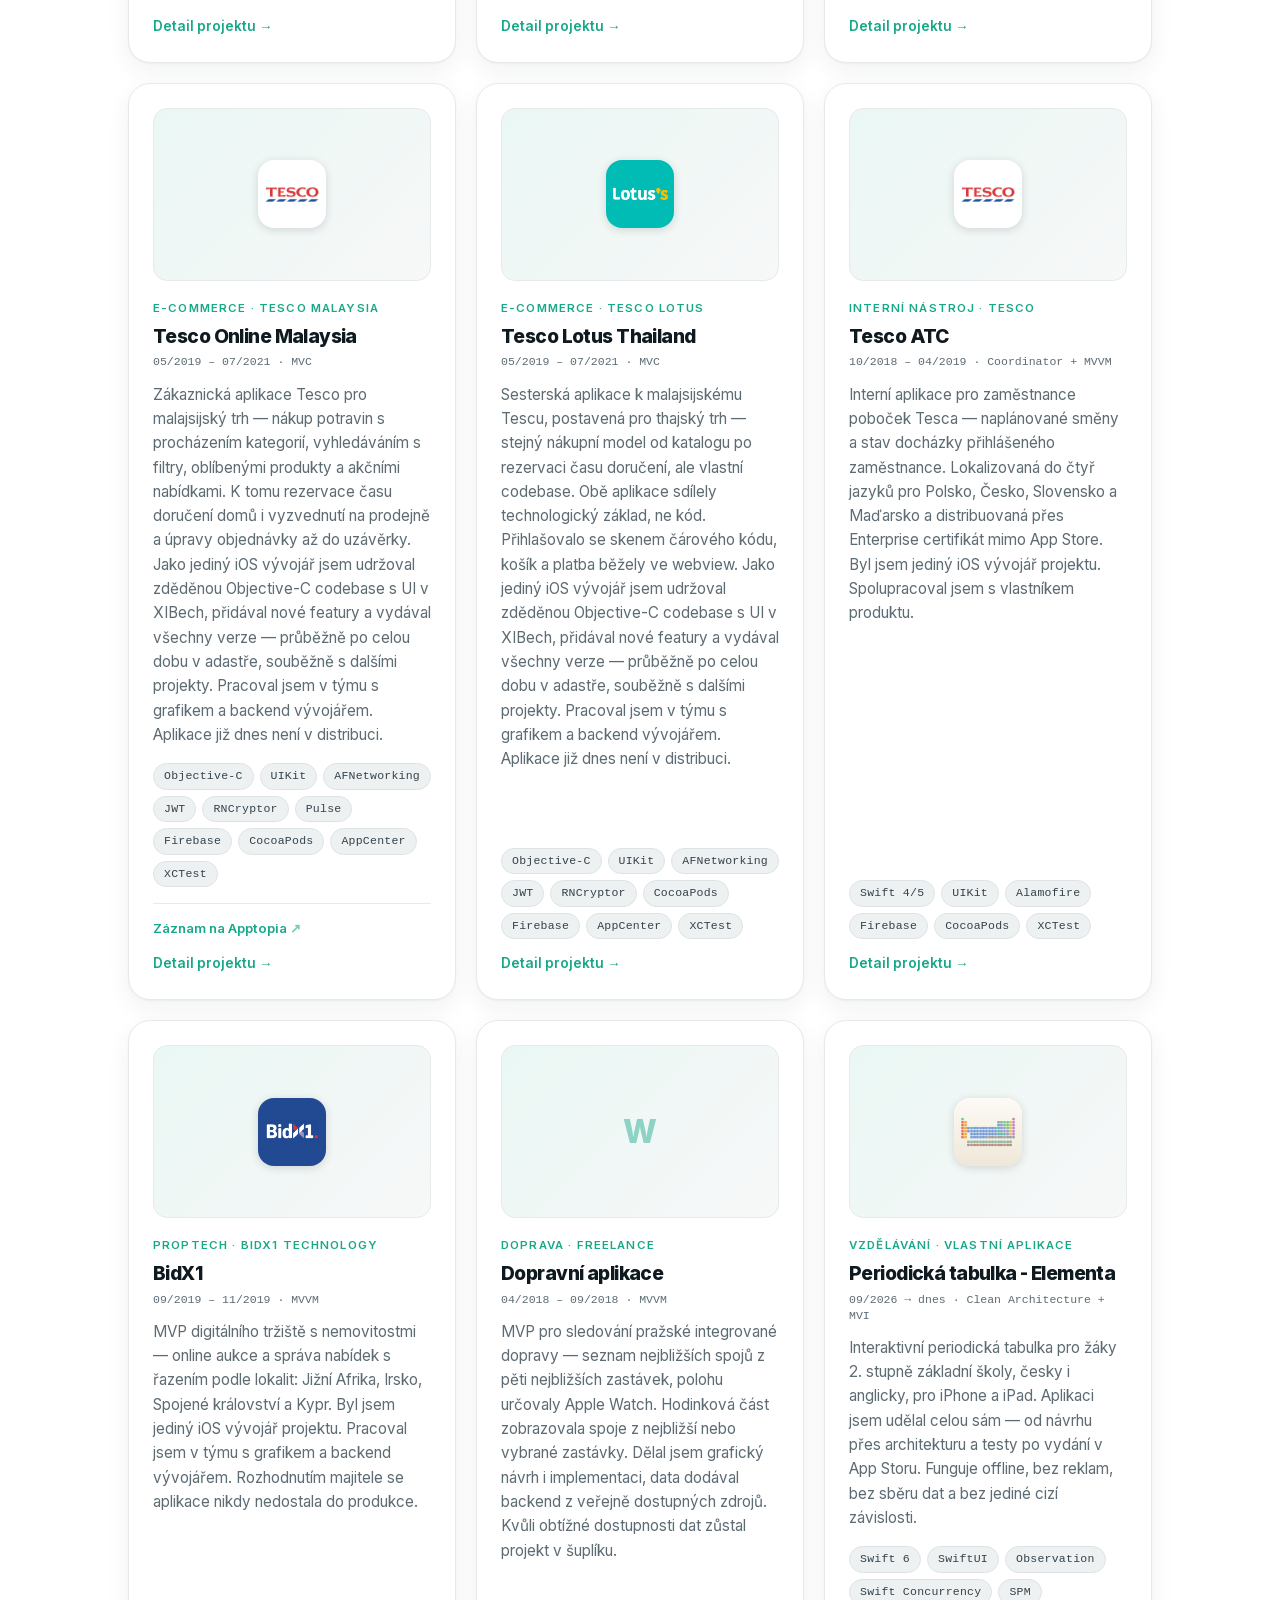
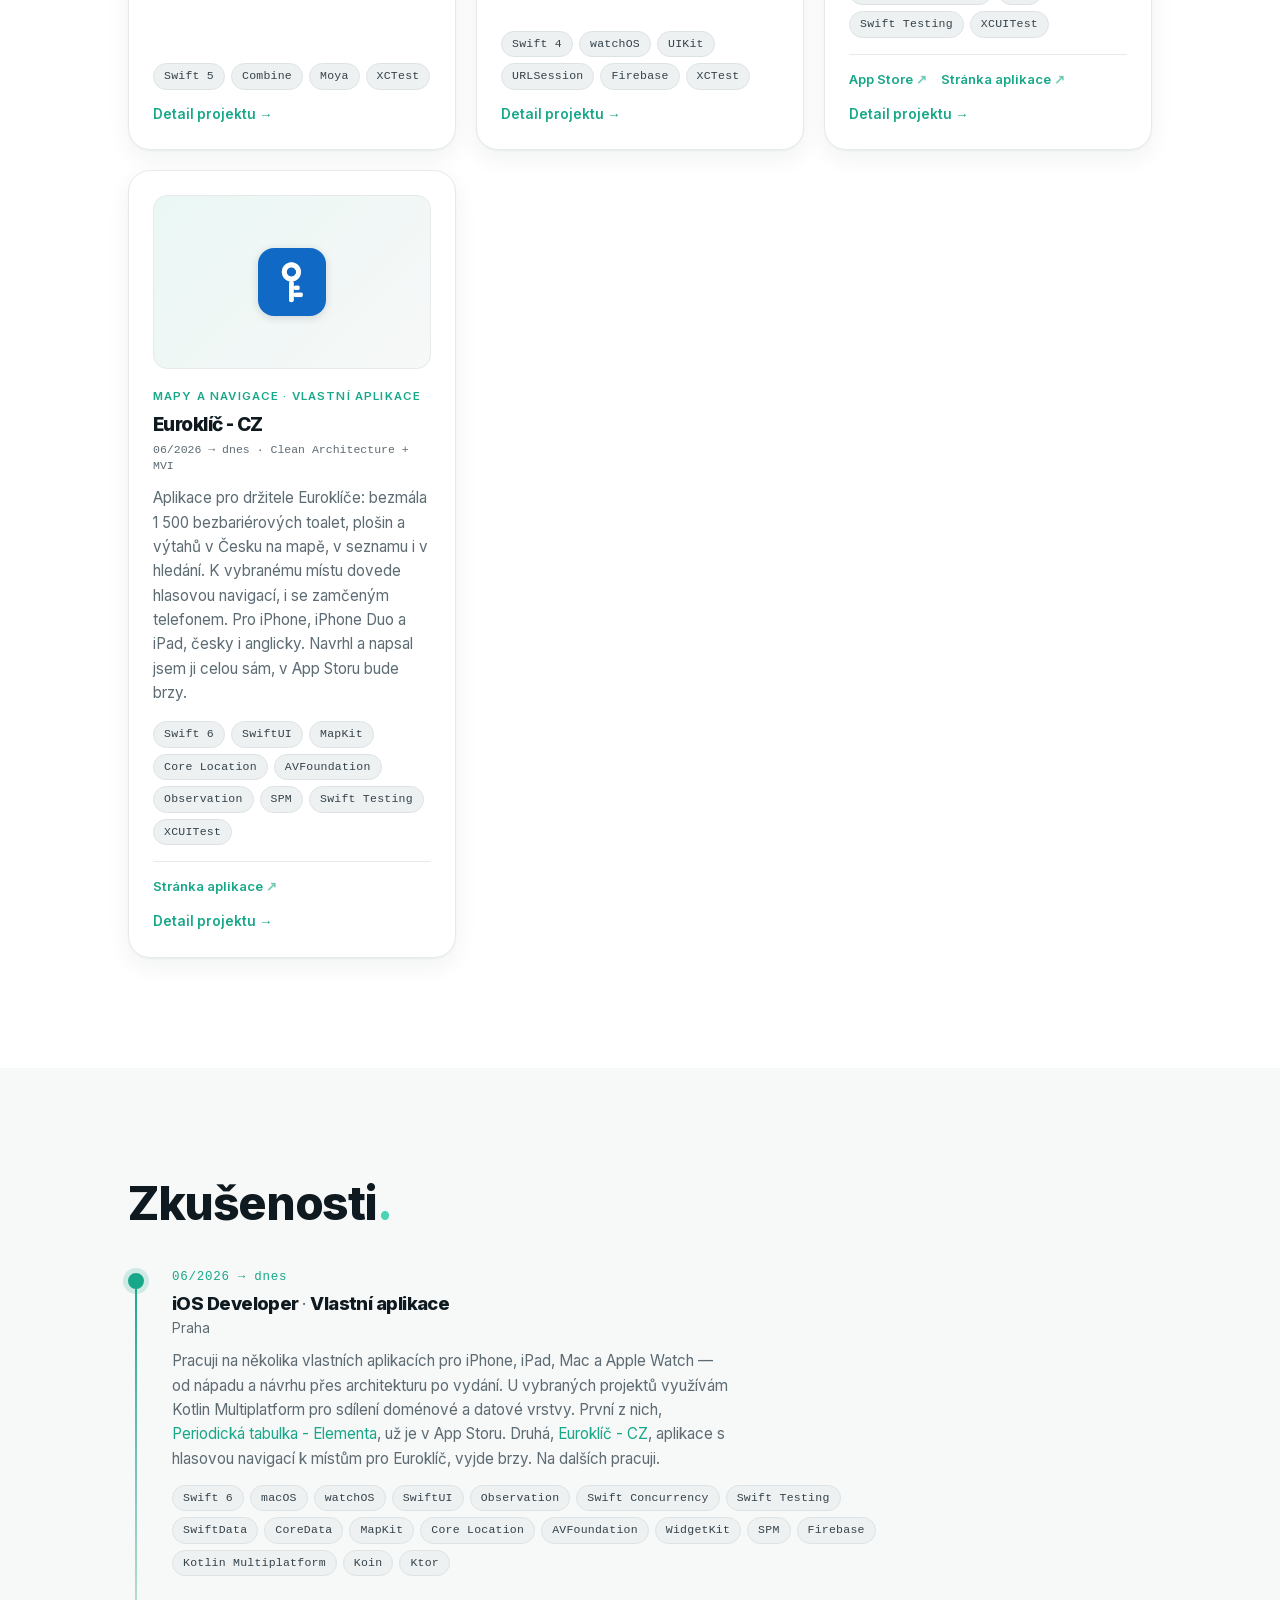
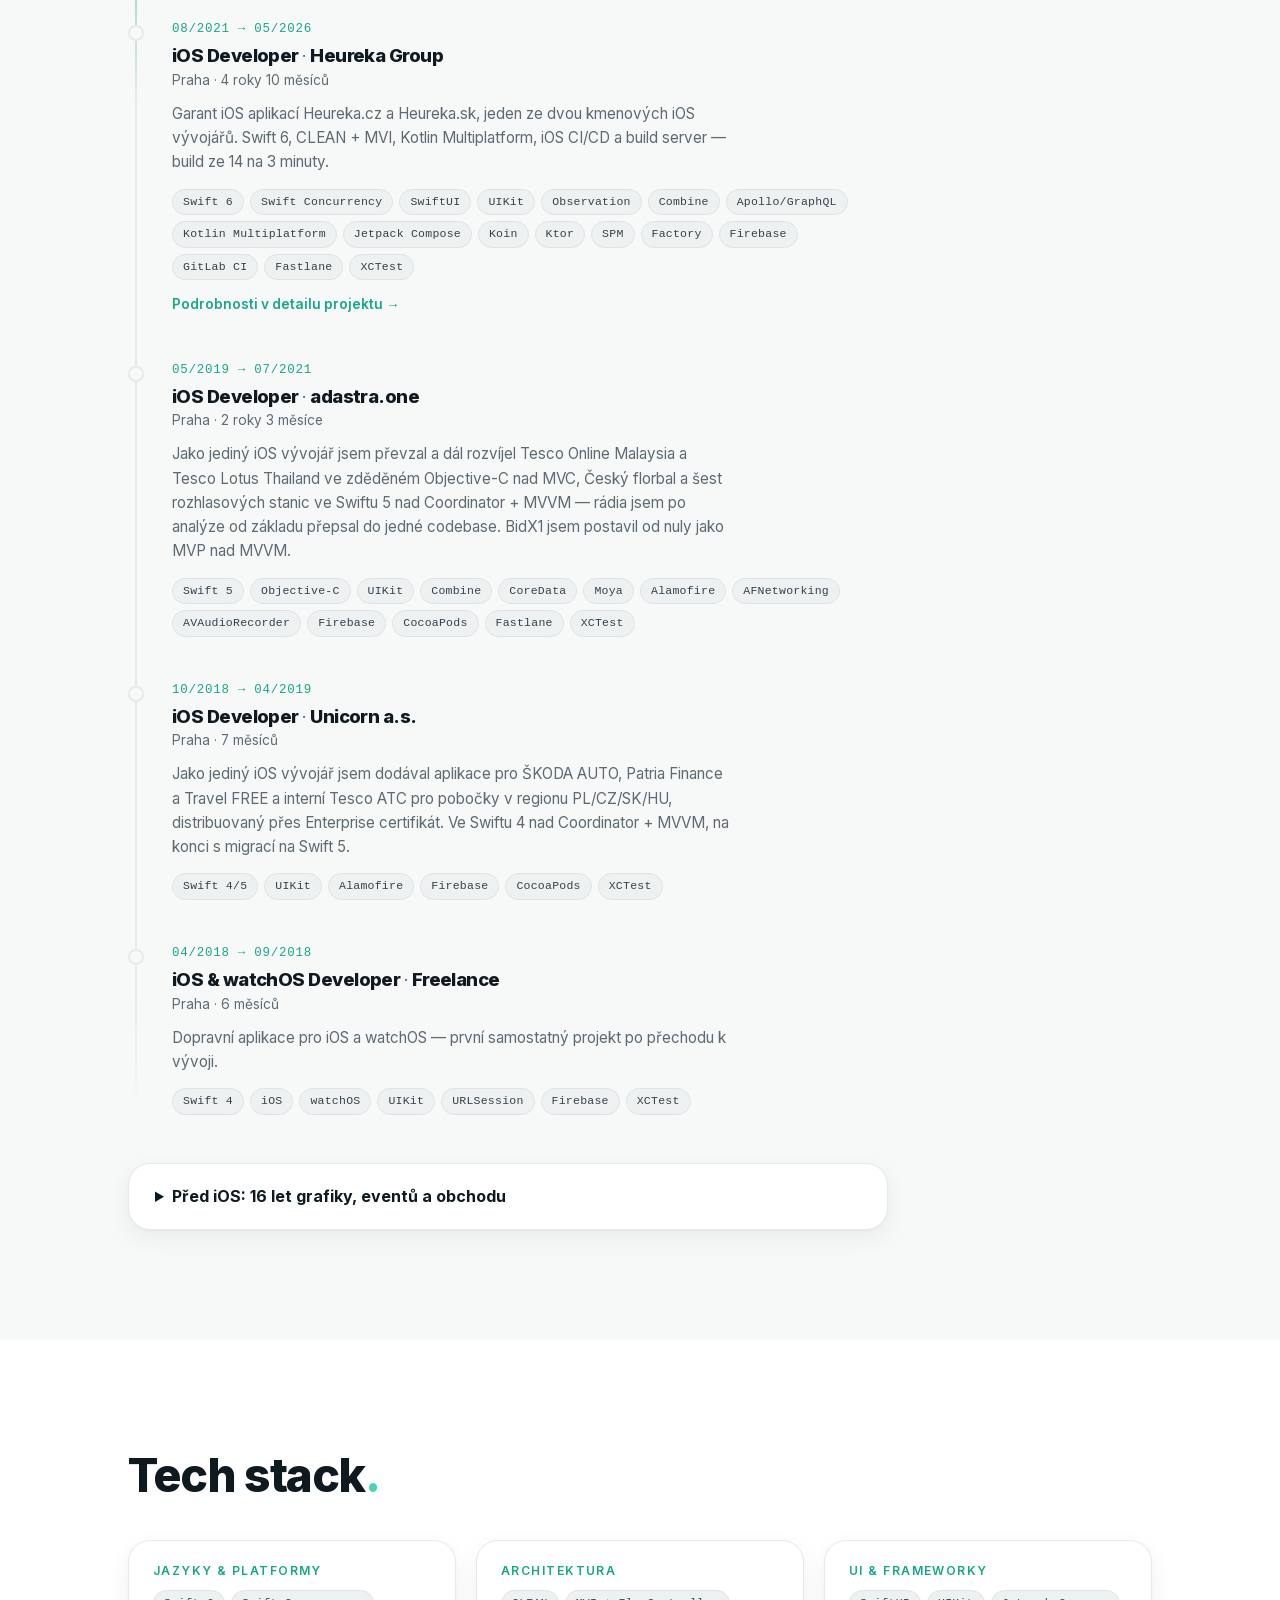
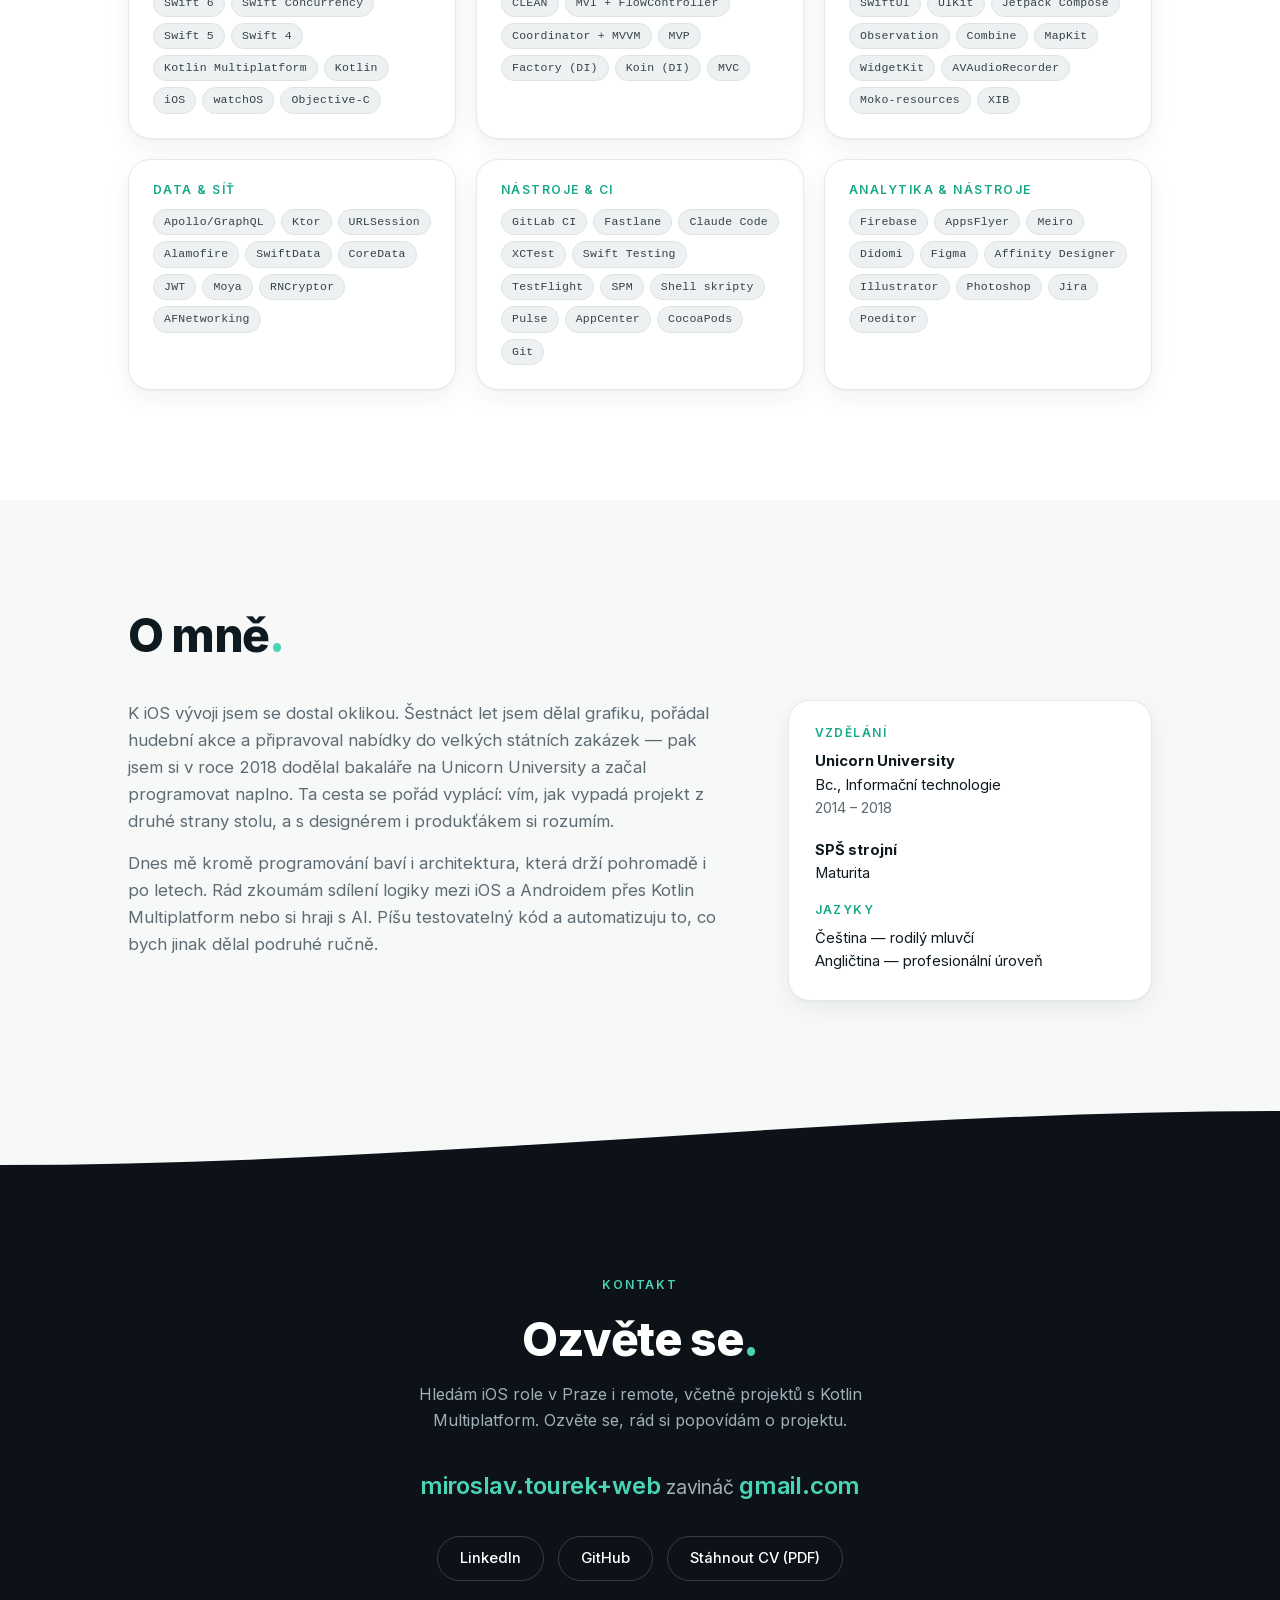
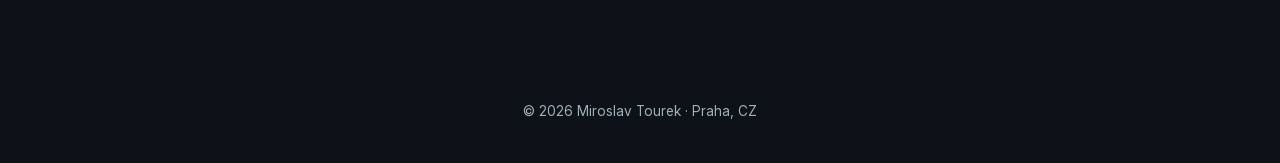
==== commit 5ecc6e39: "Add the EuroKey - CZ app A project card and details with screenshots for the app, in Czech and Engli" ====
--- a/index.html
+++ b/index.html
@@ -419,6 +419,27 @@
             <button class="card-more" type="button" data-dialog="p-elementa">Detail projektu</button>
           </article>
 
+          <article class="project-card" data-dialog="p-eurokey">
+            <div class="project-thumb has-icon">
+              <img src="img/icon-eurokey.jpg" alt="Ikona aplikace Euroklíč - CZ" width="256" height="256" loading="lazy">
+            </div>
+            <p class="project-tag">Mapy a navigace · Vlastní aplikace</p>
+            <h3>Euroklíč - CZ</h3>
+            <p class="project-meta">06/2026 → dnes · Clean Architecture + MVI</p>
+            <p>Aplikace pro držitele Euroklíče: bezmála 1 500 bezbariérových toalet, plošin
+              a výtahů v Česku na mapě, v seznamu i v hledání. K vybranému místu dovede
+              hlasovou navigací, i se zamčeným telefonem. Pro iPhone, iPhone Duo a iPad, česky i anglicky.
+              Navrhl a napsal jsem ji celou sám, v App Storu bude brzy.</p>
+            <ul class="chips">
+              <li>Swift 6</li><li>SwiftUI</li><li>MapKit</li><li>Core Location</li><li>AVFoundation</li>
+              <li>Observation</li><li>SPM</li><li>Swift Testing</li><li>XCUITest</li>
+            </ul>
+            <p class="project-links">
+              <a href="https://www.carrione.cz/aplikace/euroklic/" target="_blank" rel="noopener">Stránka aplikace</a>
+            </p>
+            <button class="card-more" type="button" data-dialog="p-eurokey">Detail projektu</button>
+          </article>
+
         </div>
       </div>
     </section>
@@ -437,10 +458,12 @@
               a návrhu přes architekturu po vydání. U vybraných projektů využívám
               Kotlin Multiplatform pro sdílení doménové a datové vrstvy. První z nich,
               <a href="https://www.carrione.cz/aplikace/periodicka-tabulka/" target="_blank" rel="noopener">Periodická tabulka - Elementa</a>,
-              už je v App Storu, na dalších pracuji.</p>
+              už je v App Storu. Druhá,
+              <a href="https://www.carrione.cz/aplikace/euroklic/" target="_blank" rel="noopener">Euroklíč - CZ</a>,
+              aplikace s hlasovou navigací k místům pro Euroklíč, vyjde brzy. Na dalších pracuji.</p>
             <ul class="chips">
               <li>Swift 6</li><li>macOS</li><li>watchOS</li><li>SwiftUI</li><li>Observation</li><li>Swift Concurrency</li>
-              <li>Swift Testing</li><li>SwiftData</li><li>CoreData</li><li>MapKit</li><li>WidgetKit</li><li>SPM</li><li>Firebase</li>
+              <li>Swift Testing</li><li>SwiftData</li><li>CoreData</li><li>MapKit</li><li>Core Location</li><li>AVFoundation</li><li>WidgetKit</li><li>SPM</li><li>Firebase</li>
               <li>Kotlin Multiplatform</li><li>Koin</li><li>Ktor</li>
             </ul>
           </li>
@@ -1285,6 +1308,82 @@
     </ul>
   </dialog>
 
+  <dialog id="p-eurokey" class="project-dialog" tabindex="-1" autofocus aria-labelledby="p-eurokey-t">
+    <button class="dialog-close" type="button" aria-label="Zavřít detail">&times;</button>
+    <p class="project-tag">Mapy a navigace · Vlastní aplikace</p>
+    <h3 id="p-eurokey-t">Euroklíč - CZ</h3>
+    <p class="project-meta">06/2026 → dnes · iOS Developer</p>
+    <div class="gallery-strip">
+      <button class="shot" type="button" data-full="img/shot-eurokey-cs-1-lg.jpg" data-caption="Euroklíč — mapa míst" aria-label="Zvětšit: Euroklíč — mapa míst">
+        <img src="img/shot-eurokey-cs-1.jpg" alt="Euroklíč — mapa míst" width="392" height="851" loading="lazy">
+      </button>
+      <button class="shot" type="button" data-full="img/shot-eurokey-cs-2-lg.jpg" data-caption="Euroklíč — detail místa s trasou" aria-label="Zvětšit: Euroklíč — detail místa s trasou">
+        <img src="img/shot-eurokey-cs-2.jpg" alt="Euroklíč — detail místa s trasou" width="392" height="851" loading="lazy">
+      </button>
+      <button class="shot" type="button" data-full="img/shot-eurokey-cs-3-lg.jpg" data-caption="Euroklíč — navigace s hlasovými pokyny" aria-label="Zvětšit: Euroklíč — navigace s hlasovými pokyny">
+        <img src="img/shot-eurokey-cs-3.jpg" alt="Euroklíč — navigace s hlasovými pokyny" width="392" height="851" loading="lazy">
+      </button>
+      <button class="shot" type="button" data-full="img/shot-eurokey-cs-4-lg.jpg" data-caption="Euroklíč — seznam od nejbližšího" aria-label="Zvětšit: Euroklíč — seznam od nejbližšího">
+        <img src="img/shot-eurokey-cs-4.jpg" alt="Euroklíč — seznam od nejbližšího" width="392" height="851" loading="lazy">
+      </button>
+      <button class="shot" type="button" data-full="img/shot-eurokey-cs-5-lg.jpg" data-caption="Euroklíč — hledání po celém Česku" aria-label="Zvětšit: Euroklíč — hledání po celém Česku">
+        <img src="img/shot-eurokey-cs-5.jpg" alt="Euroklíč — hledání po celém Česku" width="392" height="851" loading="lazy">
+      </button>
+      <button class="shot is-landscape" type="button" data-full="img/shot-eurokey-cs-6-lg.jpg" data-caption="Euroklíč — detail místa na šířku, vedle mapy" aria-label="Zvětšit: Euroklíč — detail místa na šířku, vedle mapy">
+        <img src="img/shot-eurokey-cs-6.jpg" alt="Euroklíč — detail místa na šířku, vedle mapy" width="512" height="235" loading="lazy">
+      </button>
+      <button class="shot is-landscape" type="button" data-full="img/shot-eurokey-cs-7-lg.jpg" data-caption="Euroklíč — navigace na šířku ve 3D" aria-label="Zvětšit: Euroklíč — navigace na šířku ve 3D">
+        <img src="img/shot-eurokey-cs-7.jpg" alt="Euroklíč — navigace na šířku ve 3D" width="512" height="235" loading="lazy">
+      </button>
+    </div>
+    <p class="dialog-lead">Vlastní aplikace pro iPhone, iPhone Duo a iPad, kterou jsem od návrhu
+      po kód udělal sám a brzy vyjde v App Storu. Držitelům Euroklíče a jejich doprovodu najde
+      v Česku místa, která Euroklíč odemyká, a dovede je k nim hlasem, i se zamčeným telefonem.</p>
+    <p class="dialog-lead">Kdo aplikaci používá, potřebuje přístupnost každý den. Proto jsem
+      věnoval pozornost i VoiceOveru, velkému písmu a automatickým auditům přístupnosti
+      v UI testech.</p>
+    <h4>Co aplikace umí</h4>
+    <ul class="dialog-list">
+      <li><strong>Mapa, seznam a hledání</strong> — bezmála 1 500 míst přímo v aplikaci,
+        seřazených od nejbližšího; mapa ve 2D i 3D s budovami, seznam a hledání fungují i bez internetu</li>
+      <li><strong>Trasa pěšky i autem</strong> — vzdálenost, čas a čára trasy z MapKitu
+        v detailu místa</li>
+      <li><strong>Navigace</strong> — sledování polohy na trase, přepočet po sejití z cesty
+        a upozornění v cíli</li>
+      <li><strong>Hlasové pokyny</strong> — každý manévr ohlášený předem i na místě, s haptikou;
+        hlas běží i na pozadí, se zapnutým VoiceOverem pokyny čte VoiceOver</li>
+      <li><strong>Každá obrazovka</strong> — iPhone na výšku i na šířku s ohledem na Dynamic
+        Island, iPad a iPhone Duo složený i rozložený, každý s vlastním rozvržením detailu</li>
+    </ul>
+    <h4>Architektura</h4>
+    <ul class="dialog-list">
+      <li>Clean Architecture — každá vrstva je samostatný lokální SPM balíček: doména,
+        datové toolkity (data míst, trasy z MapKitu, poloha, hlas, nastavení) a balíčky
+        jednotlivých obrazovek</li>
+      <li>MVI v prezentační vrstvě nad Observation, navigace přes koordinátory,
+        dependency injection přes vlastní property wrapper</li>
+      <li>Pravidla navigace — kdy trasu přepočítat a kdy ohlásit manévr — jako samostatné
+        doménové typy pokryté testy</li>
+      <li>Rozvržení podle strany Dynamic Islandu a tvaru displeje iPhonu Duo, které SwiftUI
+        samo nepozná</li>
+    </ul>
+    <h4>Kvalita</h4>
+    <ul class="dialog-list">
+      <li><strong>Testy</strong> — unit testy ve Swift Testing pro doménu, data i view modely</li>
+      <li><strong>Audity přístupnosti</strong> — UI testy v samostatném test planu kontrolují
+        velké písmo, VoiceOver a kontrast na každé obrazovce</li>
+      <li><strong>Lokalizace</strong> — String Catalogs v každém balíčku</li>
+      <li><strong>Soukromí</strong> — poloha na pozadí jen během navigace, bez analytiky,
+        privacy manifest bez sbíraných dat</li>
+    </ul>
+    <h4>Technologie</h4>
+    <ul class="chips">
+      <li>Swift 6</li><li>SwiftUI</li><li>Observation</li><li>Swift Concurrency</li><li>MapKit</li>
+      <li>Core Location</li><li>AVFoundation</li><li>SPM</li><li>Swift Testing</li><li>XCUITest</li>
+      <li>String Catalogs</li>
+    </ul>
+  </dialog>
+
   <dialog id="lightbox" class="lightbox" tabindex="-1" autofocus aria-label="Zvětšený screenshot">
     <button class="lightbox-close" type="button" aria-label="Zavřít">&times;</button>
     <button class="lightbox-nav prev" type="button" aria-label="Předchozí screenshot">&lsaquo;</button>
@@ -1349,6 +1448,7 @@
         current = (i + shots.length) % shots.length;
         var shot = shots[current];
         lightboxImg.src = shot.dataset.full;
+        lightboxImg.classList.toggle('is-landscape', shot.classList.contains('is-landscape'));
         lightboxImg.alt = shot.dataset.caption;
         lightboxCaption.textContent = shot.dataset.caption;
         lightbox.querySelectorAll('.lightbox-nav').forEach(function (nav) {
--- a/style.css
+++ b/style.css
@@ -860,6 +860,9 @@
   transition: transform 0.15s ease;
 }
 .gallery-strip .shot:hover { transform: translateY(-2px); }
+/* A landscape screenshot as tall as half a portrait one, centred beside them. */
+.gallery-strip .shot.is-landscape { align-self: center; }
+.gallery-strip .shot.is-landscape img { width: 256px; }
 .gallery-strip .shot:hover img { border-color: var(--accent); }
 
 /* Lightbox */
@@ -920,6 +923,9 @@
   height: auto;
   border-radius: 14px;
   box-shadow: 0 12px 40px rgb(0 0 0 / 0.45);
+}
+.lightbox img.is-landscape {
+  max-width: min(900px, 90vw);
 }
 .lightbox figcaption {
   font-size: 0.8rem;
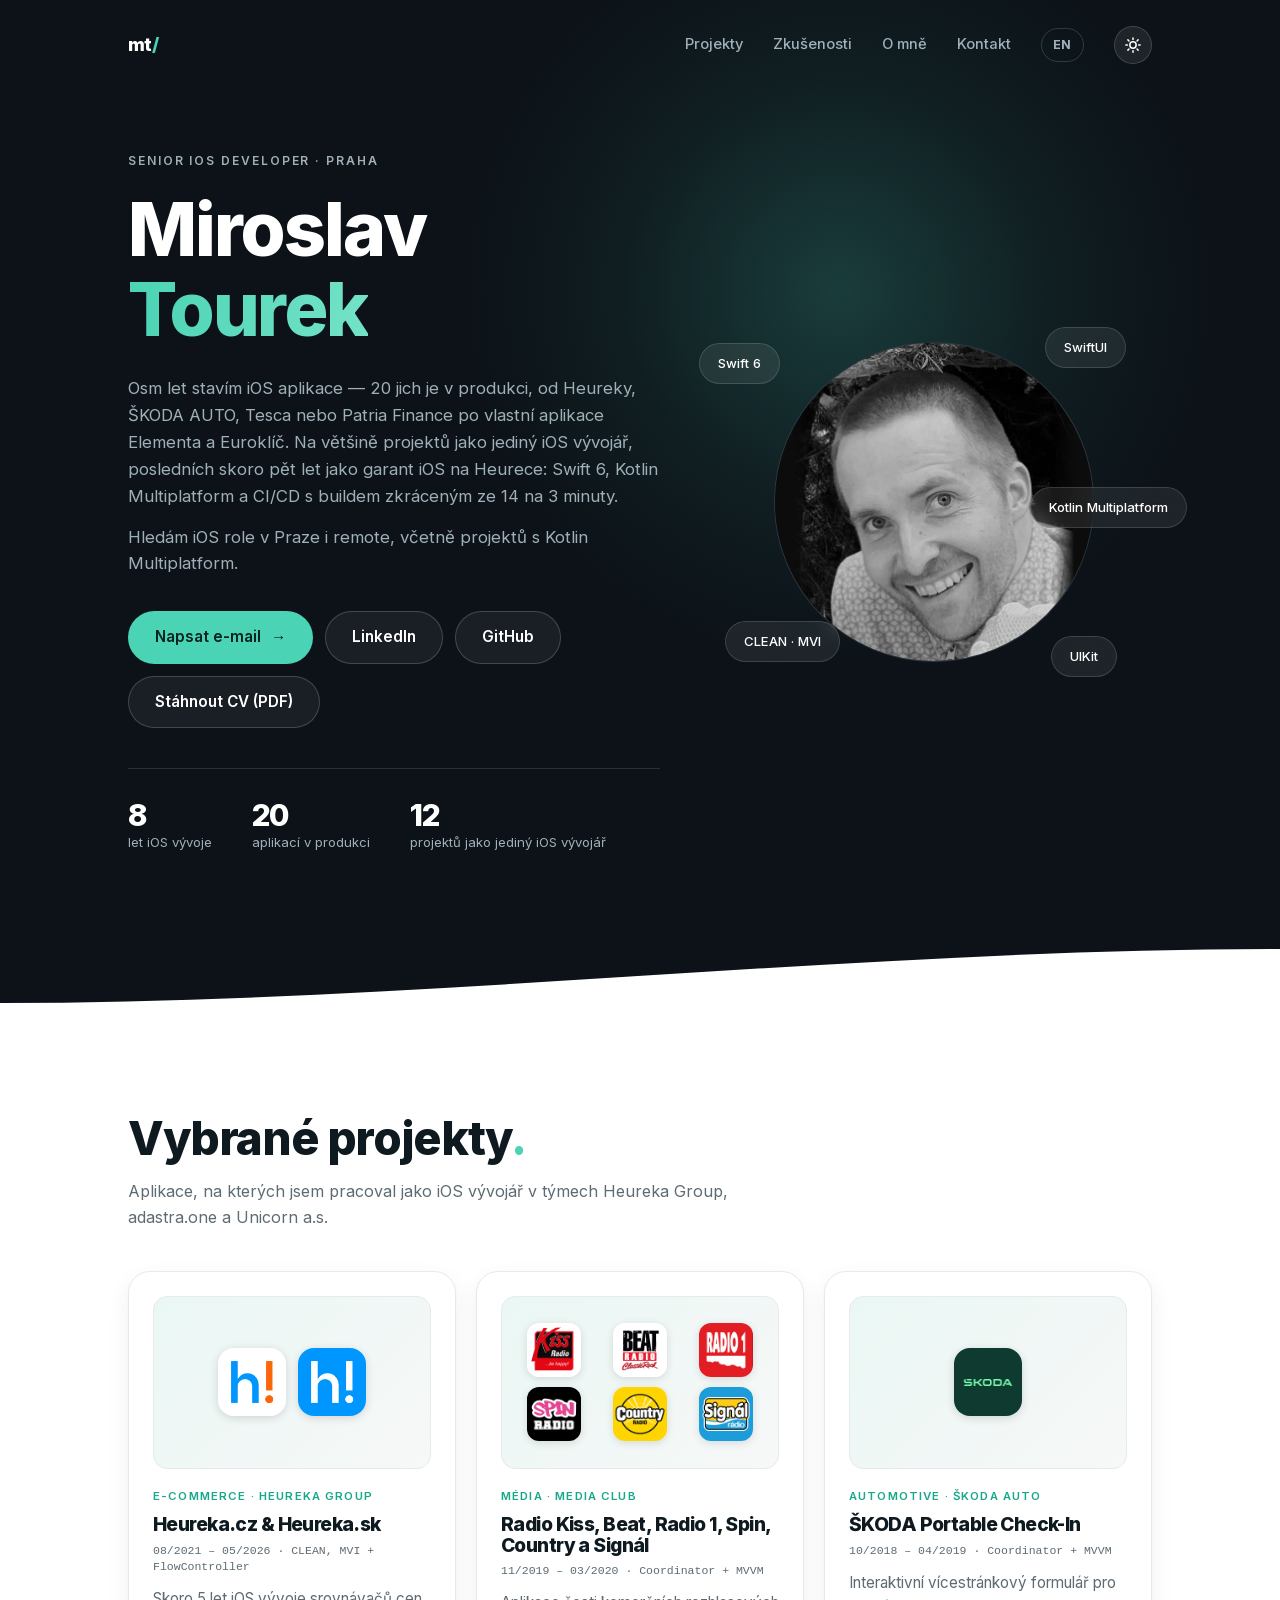
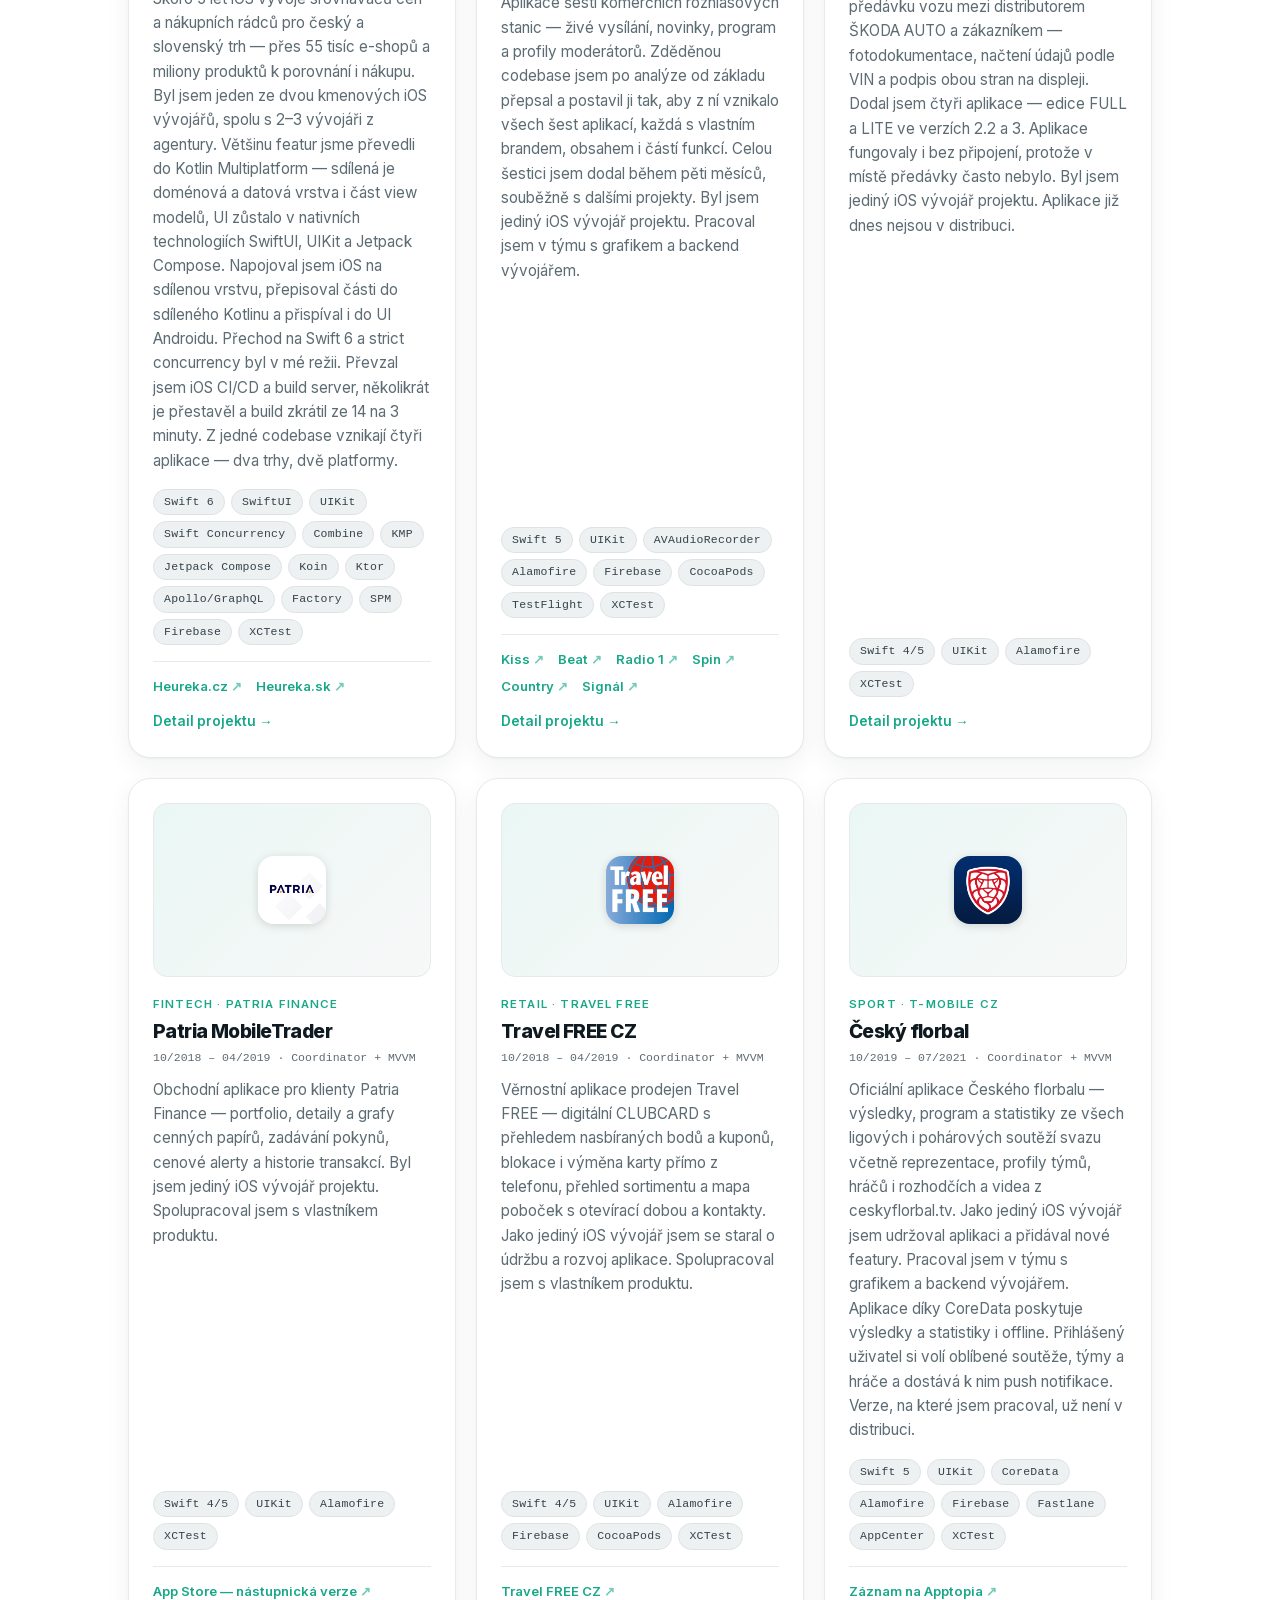
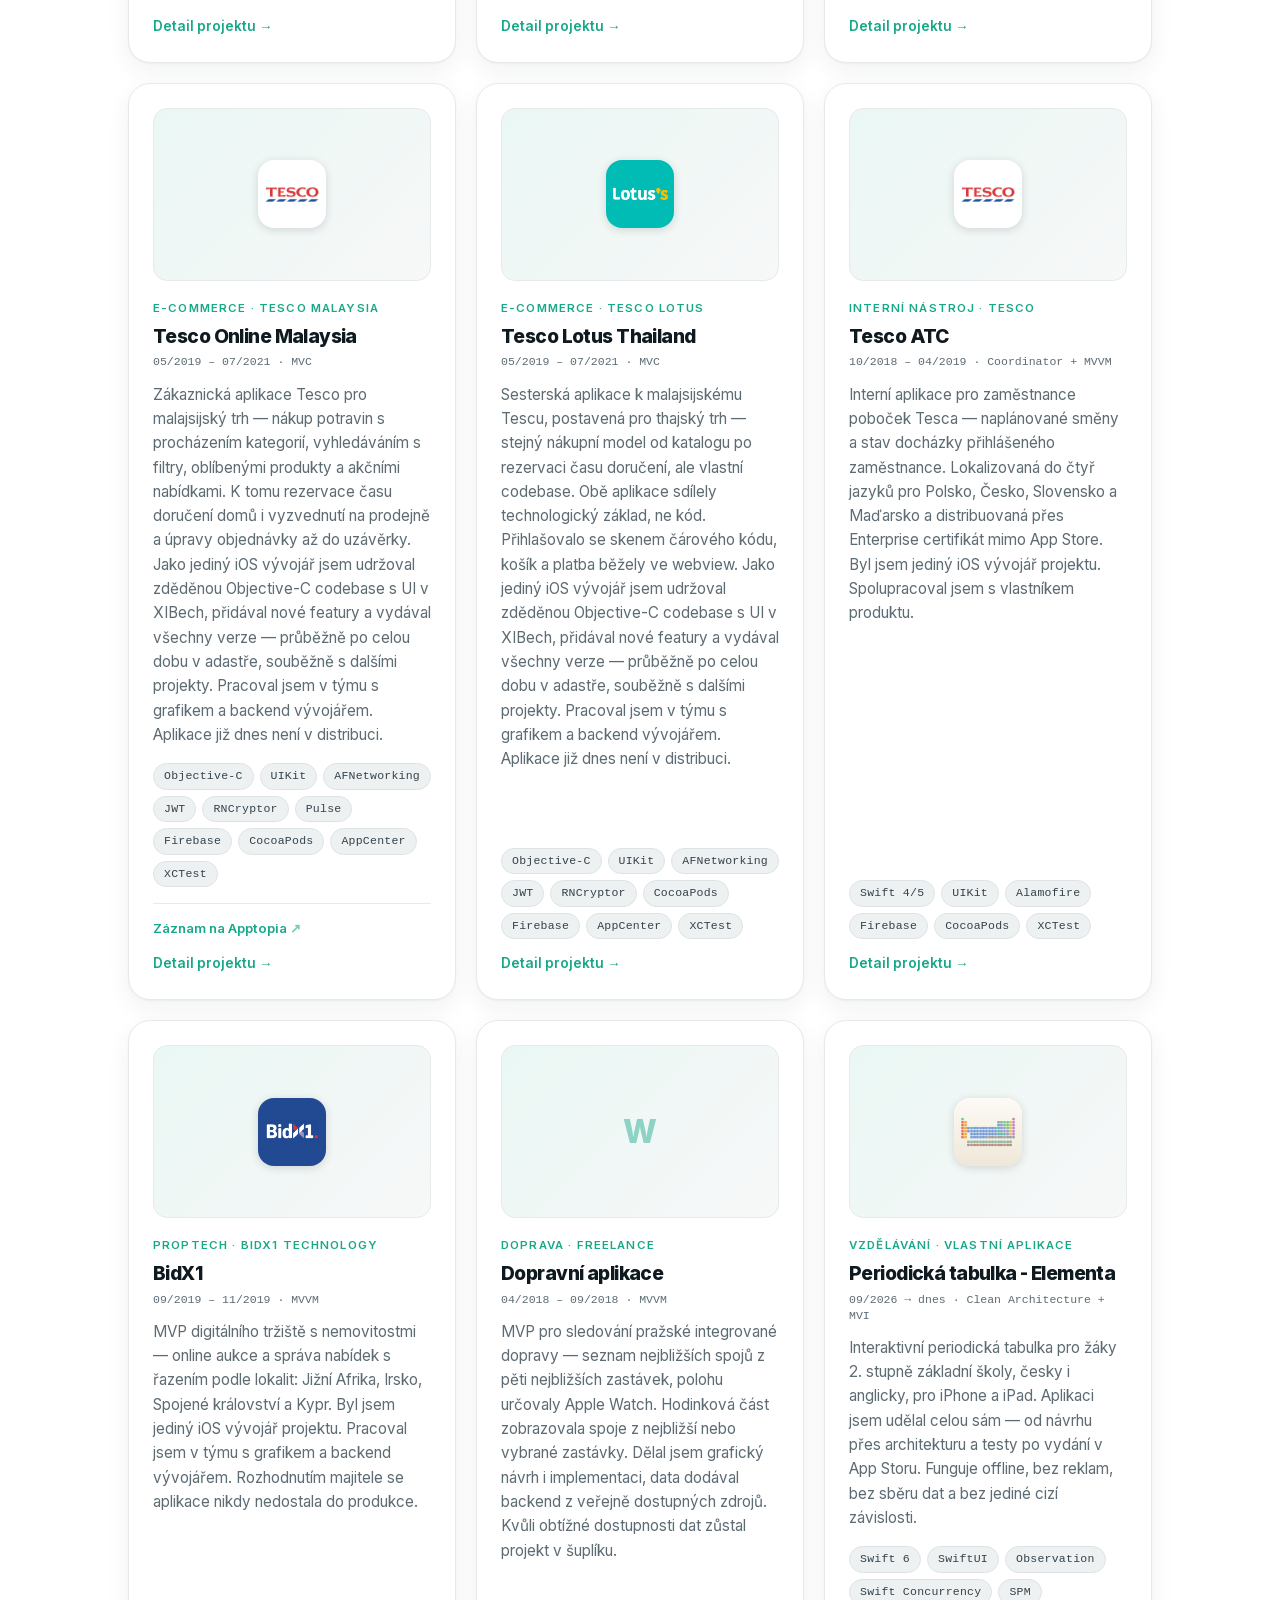
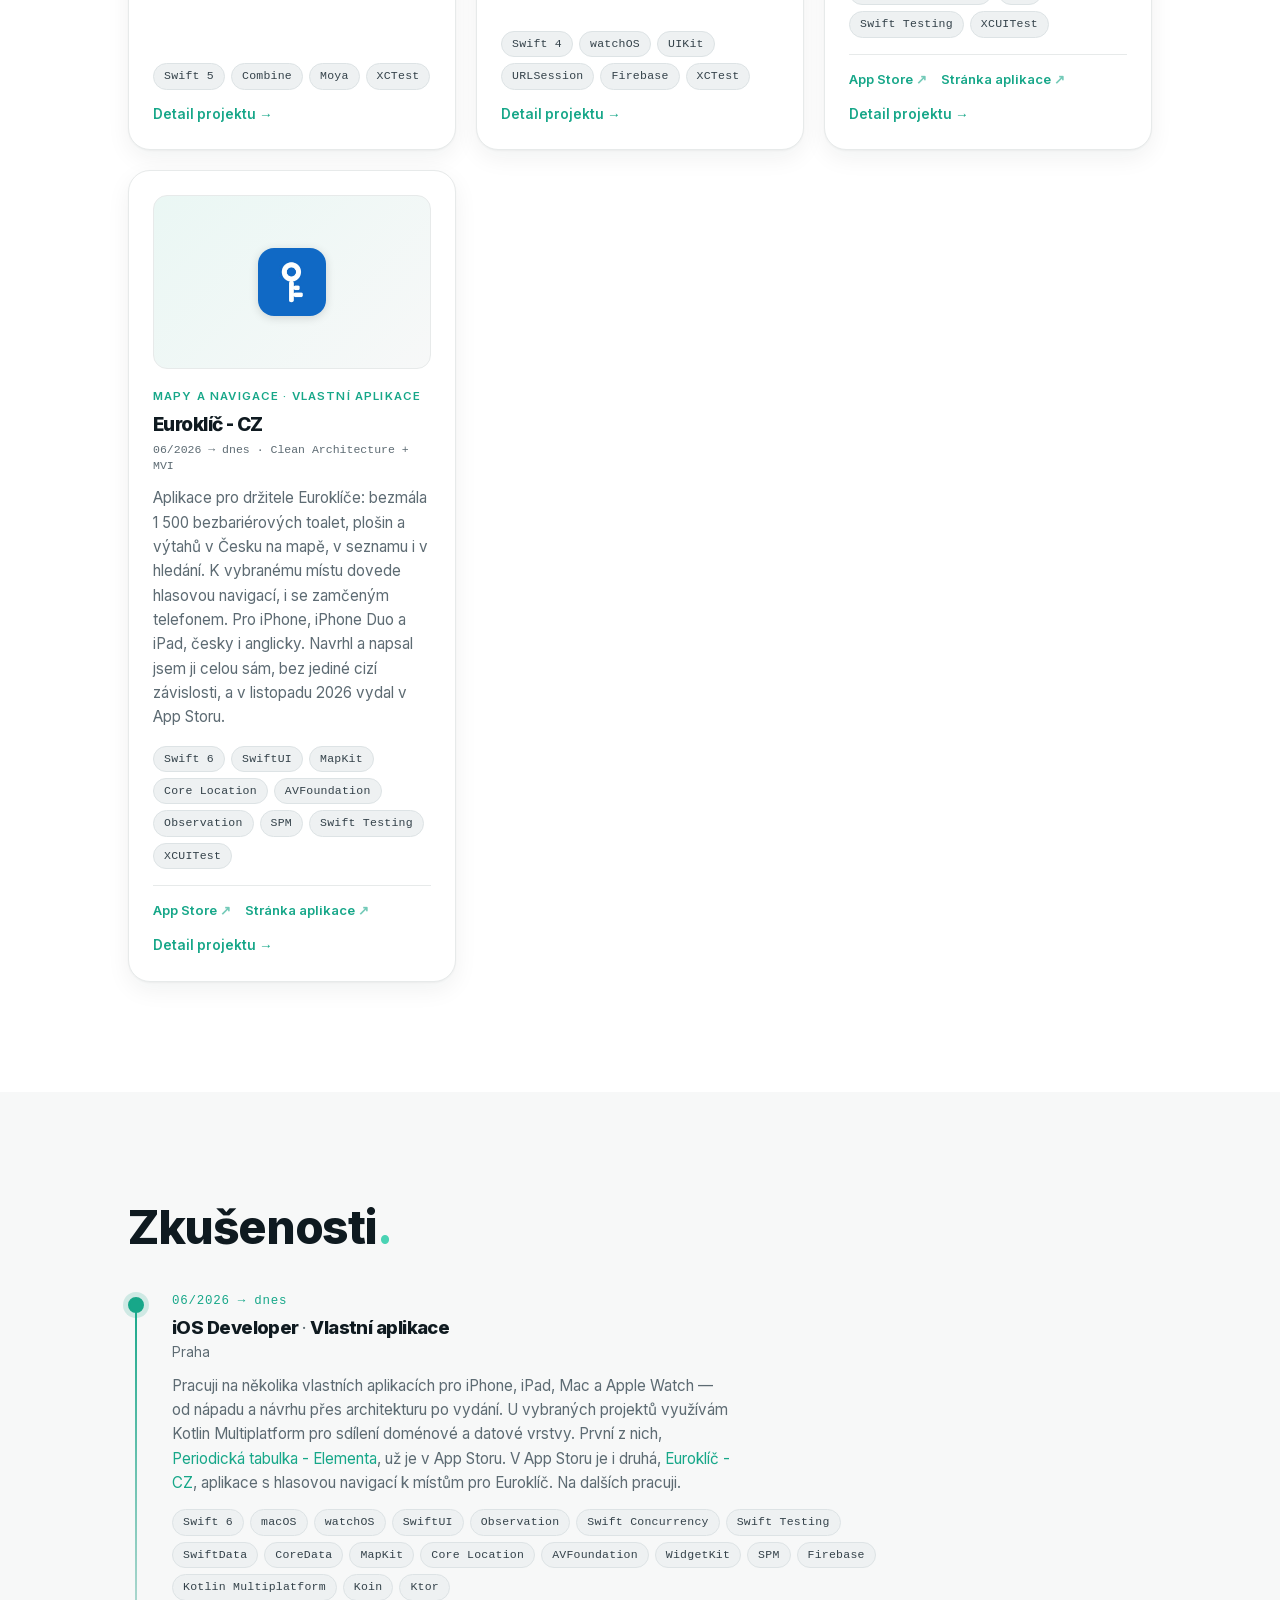
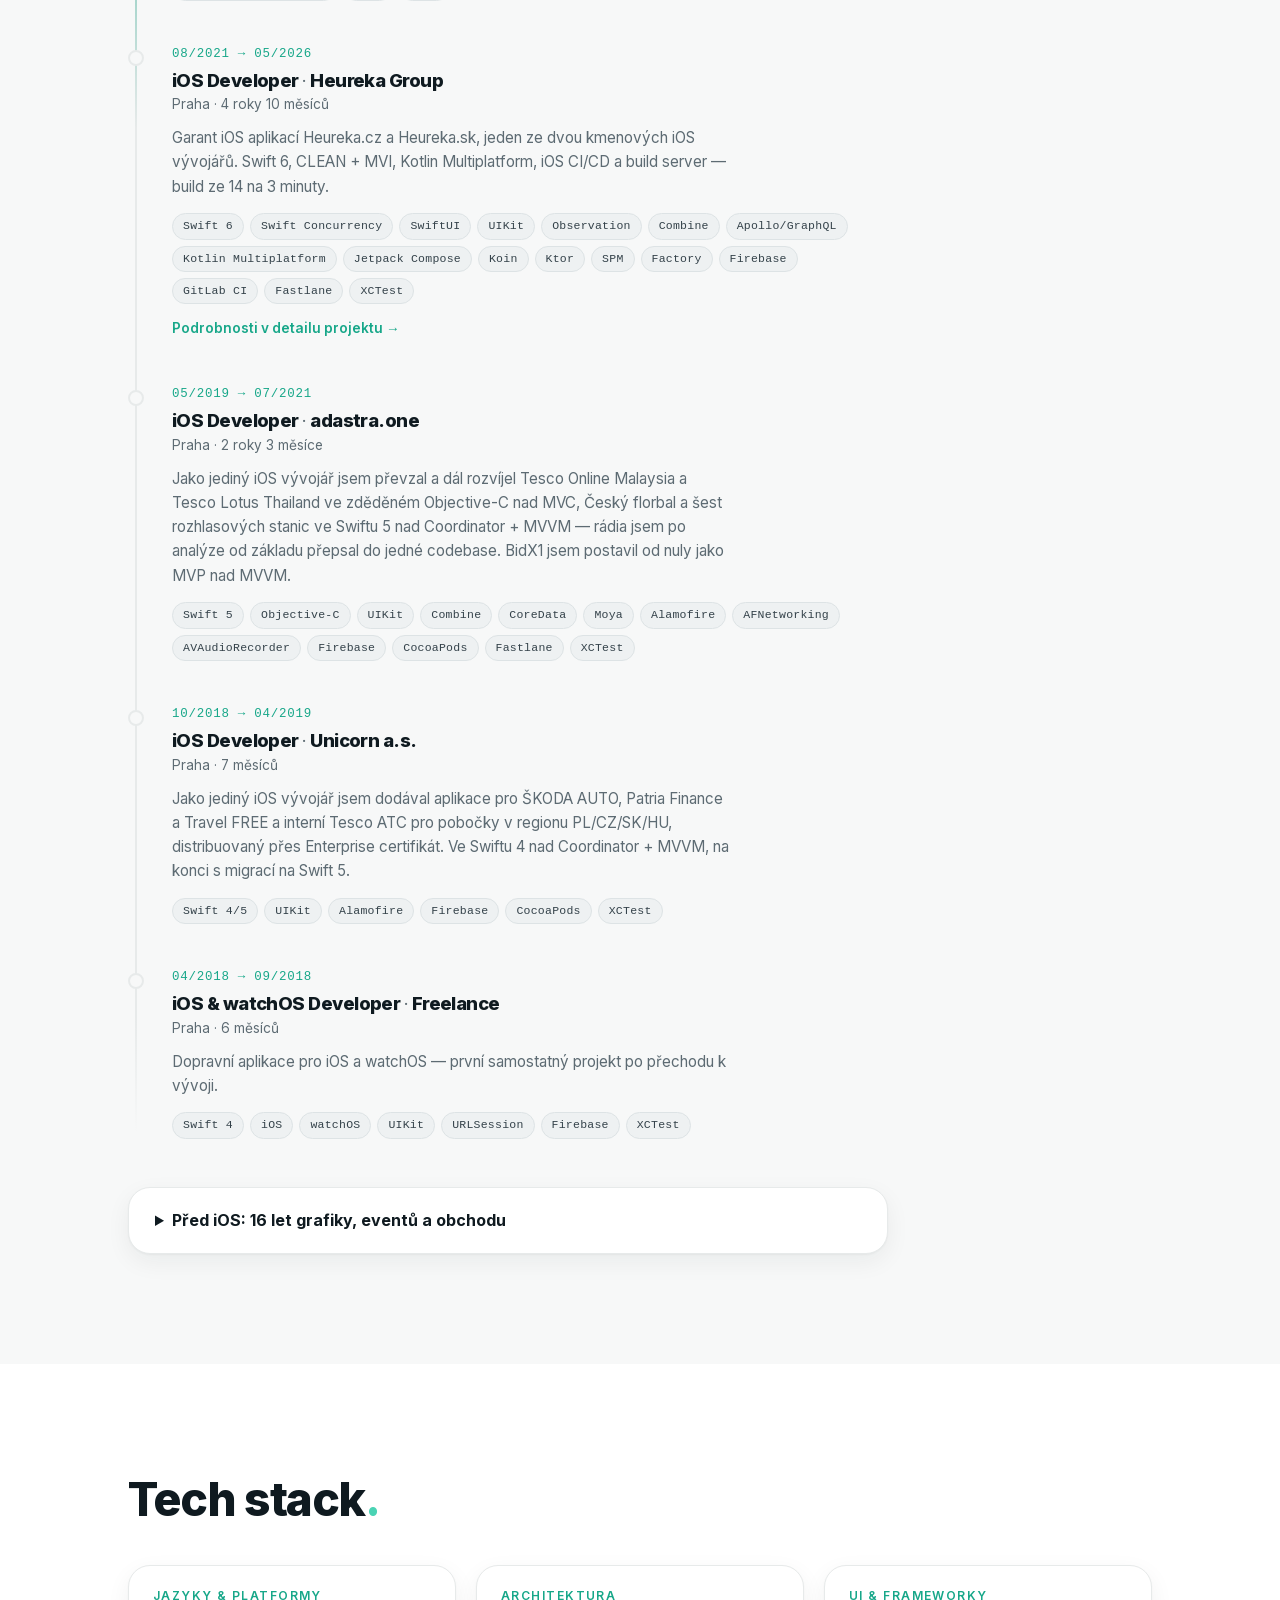
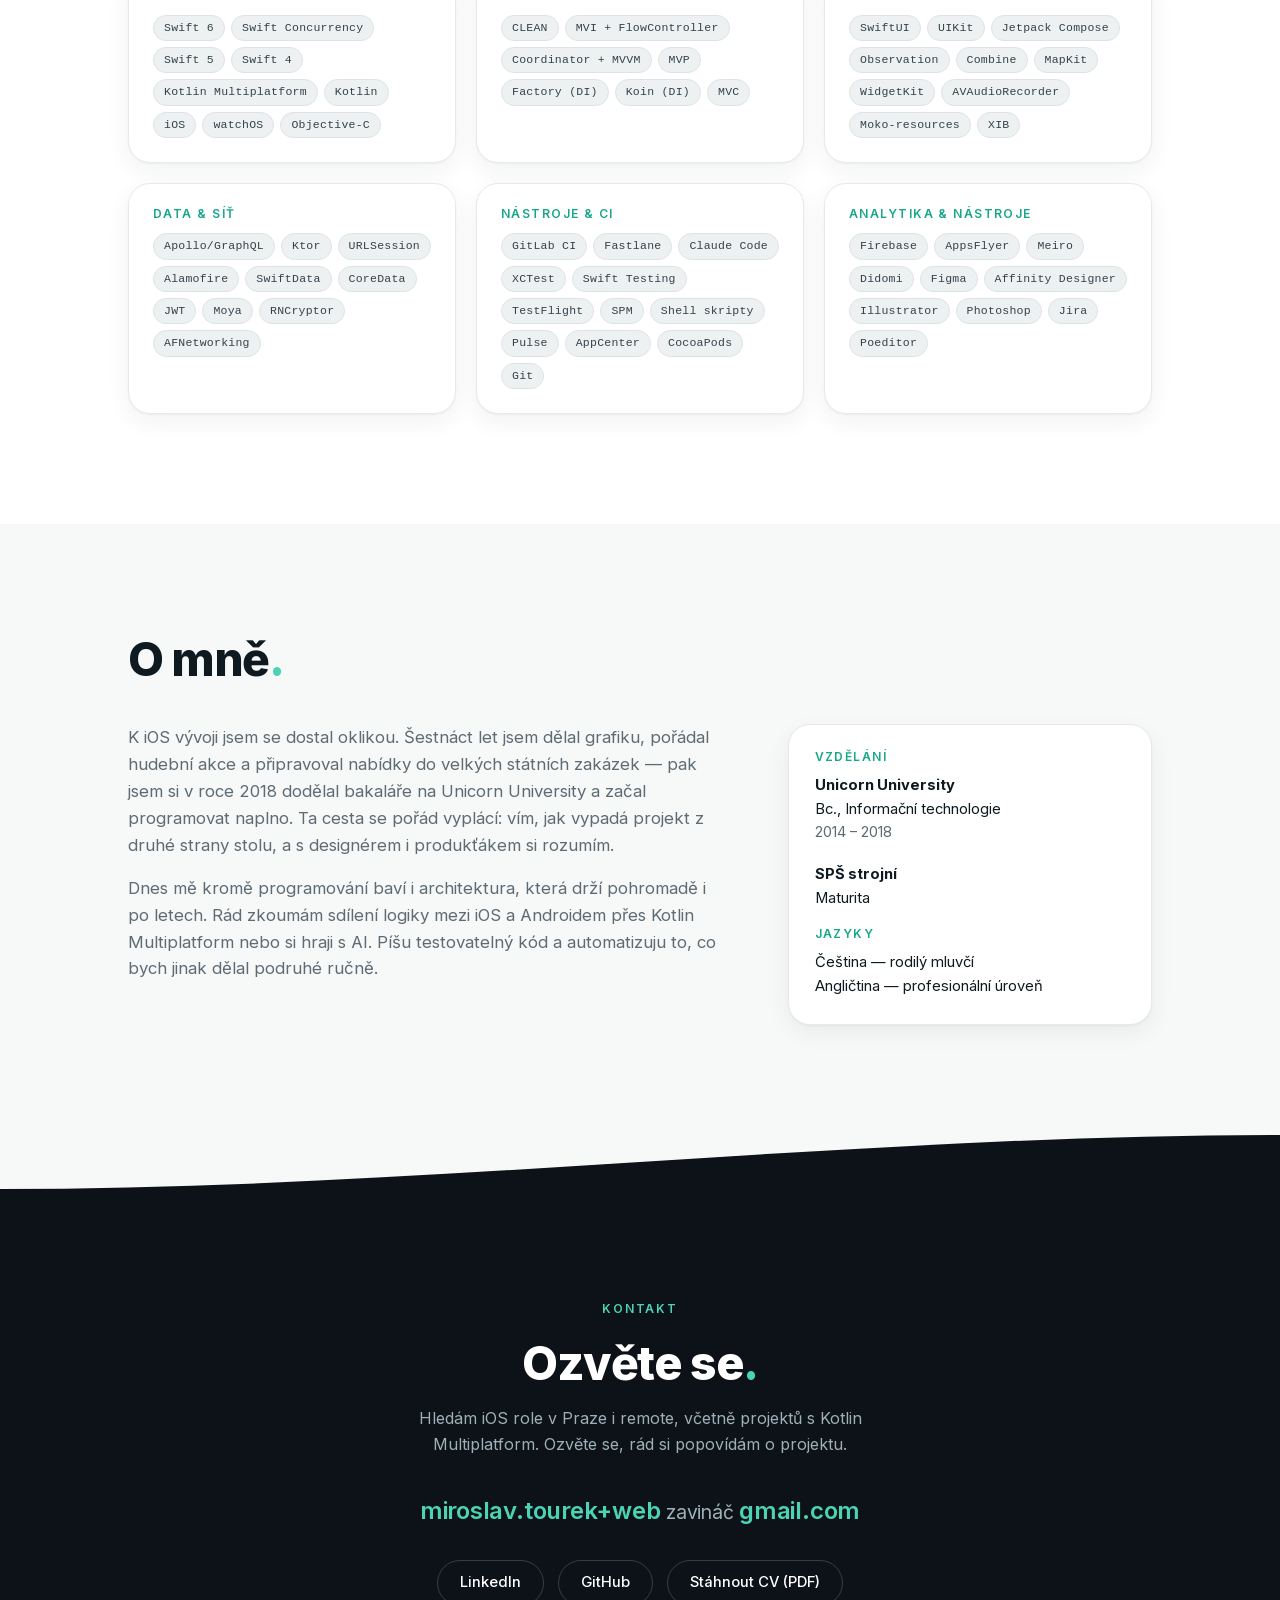
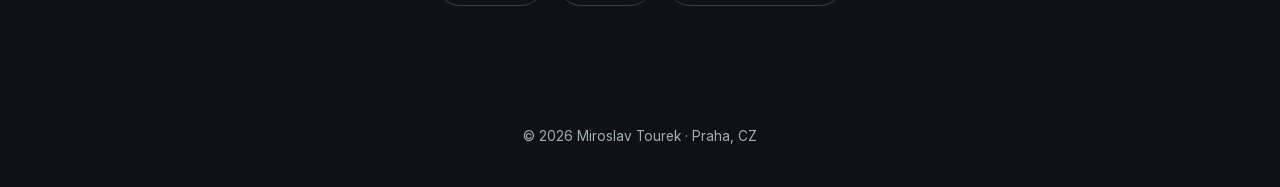
==== commit 58742674: "Update an euroKey app info after release" ====
--- a/index.html
+++ b/index.html
@@ -90,8 +90,8 @@
         <p class="eyebrow">Senior iOS Developer · Praha</p>
         <h1>Miroslav<br><span class="accent">Tourek</span></h1>
         <p class="hero-role">
-          Osm let stavím iOS aplikace — 19 jich je v produkci, od Heureky, ŠKODA AUTO, Tesca
-          nebo Patria Finance po vlastní periodickou tabulku Elementa. Na většině projektů jako jediný iOS vývojář, posledních skoro pět let
+          Osm let stavím iOS aplikace — 20 jich je v produkci, od Heureky, ŠKODA AUTO, Tesca
+          nebo Patria Finance po vlastní aplikace Elementa a Euroklíč. Na většině projektů jako jediný iOS vývojář, posledních skoro pět let
           jako garant iOS na Heurece: Swift 6, Kotlin Multiplatform a CI/CD s buildem zkráceným
           ze 14 na 3 minuty.
         </p>
@@ -106,8 +106,8 @@
         </div>
         <ul class="hero-stats">
           <li><strong>8</strong><span>let iOS vývoje</span></li>
-          <li><strong>19</strong><span>aplikací v produkci</span></li>
-          <li><strong>11</strong><span>projektů jako jediný iOS vývojář</span></li>
+          <li><strong>20</strong><span>aplikací v produkci</span></li>
+          <li><strong>12</strong><span>projektů jako jediný iOS vývojář</span></li>
         </ul>
         </div>
 
@@ -429,12 +429,14 @@
             <p>Aplikace pro držitele Euroklíče: bezmála 1 500 bezbariérových toalet, plošin
               a výtahů v Česku na mapě, v seznamu i v hledání. K vybranému místu dovede
               hlasovou navigací, i se zamčeným telefonem. Pro iPhone, iPhone Duo a iPad, česky i anglicky.
-              Navrhl a napsal jsem ji celou sám, v App Storu bude brzy.</p>
+              Navrhl a napsal jsem ji celou sám, bez jediné cizí závislosti, a v listopadu 2026
+              vydal v App Storu.</p>
             <ul class="chips">
               <li>Swift 6</li><li>SwiftUI</li><li>MapKit</li><li>Core Location</li><li>AVFoundation</li>
               <li>Observation</li><li>SPM</li><li>Swift Testing</li><li>XCUITest</li>
             </ul>
             <p class="project-links">
+              <a href="https://apps.apple.com/app/id6830176170" target="_blank" rel="noopener">App Store</a>
               <a href="https://www.carrione.cz/aplikace/euroklic/" target="_blank" rel="noopener">Stránka aplikace</a>
             </p>
             <button class="card-more" type="button" data-dialog="p-eurokey">Detail projektu</button>
@@ -458,9 +460,9 @@
               a návrhu přes architekturu po vydání. U vybraných projektů využívám
               Kotlin Multiplatform pro sdílení doménové a datové vrstvy. První z nich,
               <a href="https://www.carrione.cz/aplikace/periodicka-tabulka/" target="_blank" rel="noopener">Periodická tabulka - Elementa</a>,
-              už je v App Storu. Druhá,
+              už je v App Storu. V App Storu je i druhá,
               <a href="https://www.carrione.cz/aplikace/euroklic/" target="_blank" rel="noopener">Euroklíč - CZ</a>,
-              aplikace s hlasovou navigací k místům pro Euroklíč, vyjde brzy. Na dalších pracuji.</p>
+              aplikace s hlasovou navigací k místům pro Euroklíč. Na dalších pracuji.</p>
             <ul class="chips">
               <li>Swift 6</li><li>macOS</li><li>watchOS</li><li>SwiftUI</li><li>Observation</li><li>Swift Concurrency</li>
               <li>Swift Testing</li><li>SwiftData</li><li>CoreData</li><li>MapKit</li><li>Core Location</li><li>AVFoundation</li><li>WidgetKit</li><li>SPM</li><li>Firebase</li>
@@ -1337,7 +1339,7 @@
       </button>
     </div>
     <p class="dialog-lead">Vlastní aplikace pro iPhone, iPhone Duo a iPad, kterou jsem od návrhu
-      po kód udělal sám a brzy vyjde v App Storu. Držitelům Euroklíče a jejich doprovodu najde
+      po kód udělal sám a v listopadu 2026 vydal v App Storu. Držitelům Euroklíče a jejich doprovodu najde
       v Česku místa, která Euroklíč odemyká, a dovede je k nim hlasem, i se zamčeným telefonem.</p>
     <p class="dialog-lead">Kdo aplikaci používá, potřebuje přístupnost každý den. Proto jsem
       věnoval pozornost i VoiceOveru, velkému písmu a automatickým auditům přístupnosti
@@ -1364,6 +1366,7 @@
         dependency injection přes vlastní property wrapper</li>
       <li>Pravidla navigace — kdy trasu přepočítat a kdy ohlásit manévr — jako samostatné
         doménové typy pokryté testy</li>
+      <li>Žádné cizí závislosti — jen frameworky Applu</li>
       <li>Rozvržení podle strany Dynamic Islandu a tvaru displeje iPhonu Duo, které SwiftUI
         samo nepozná</li>
     </ul>
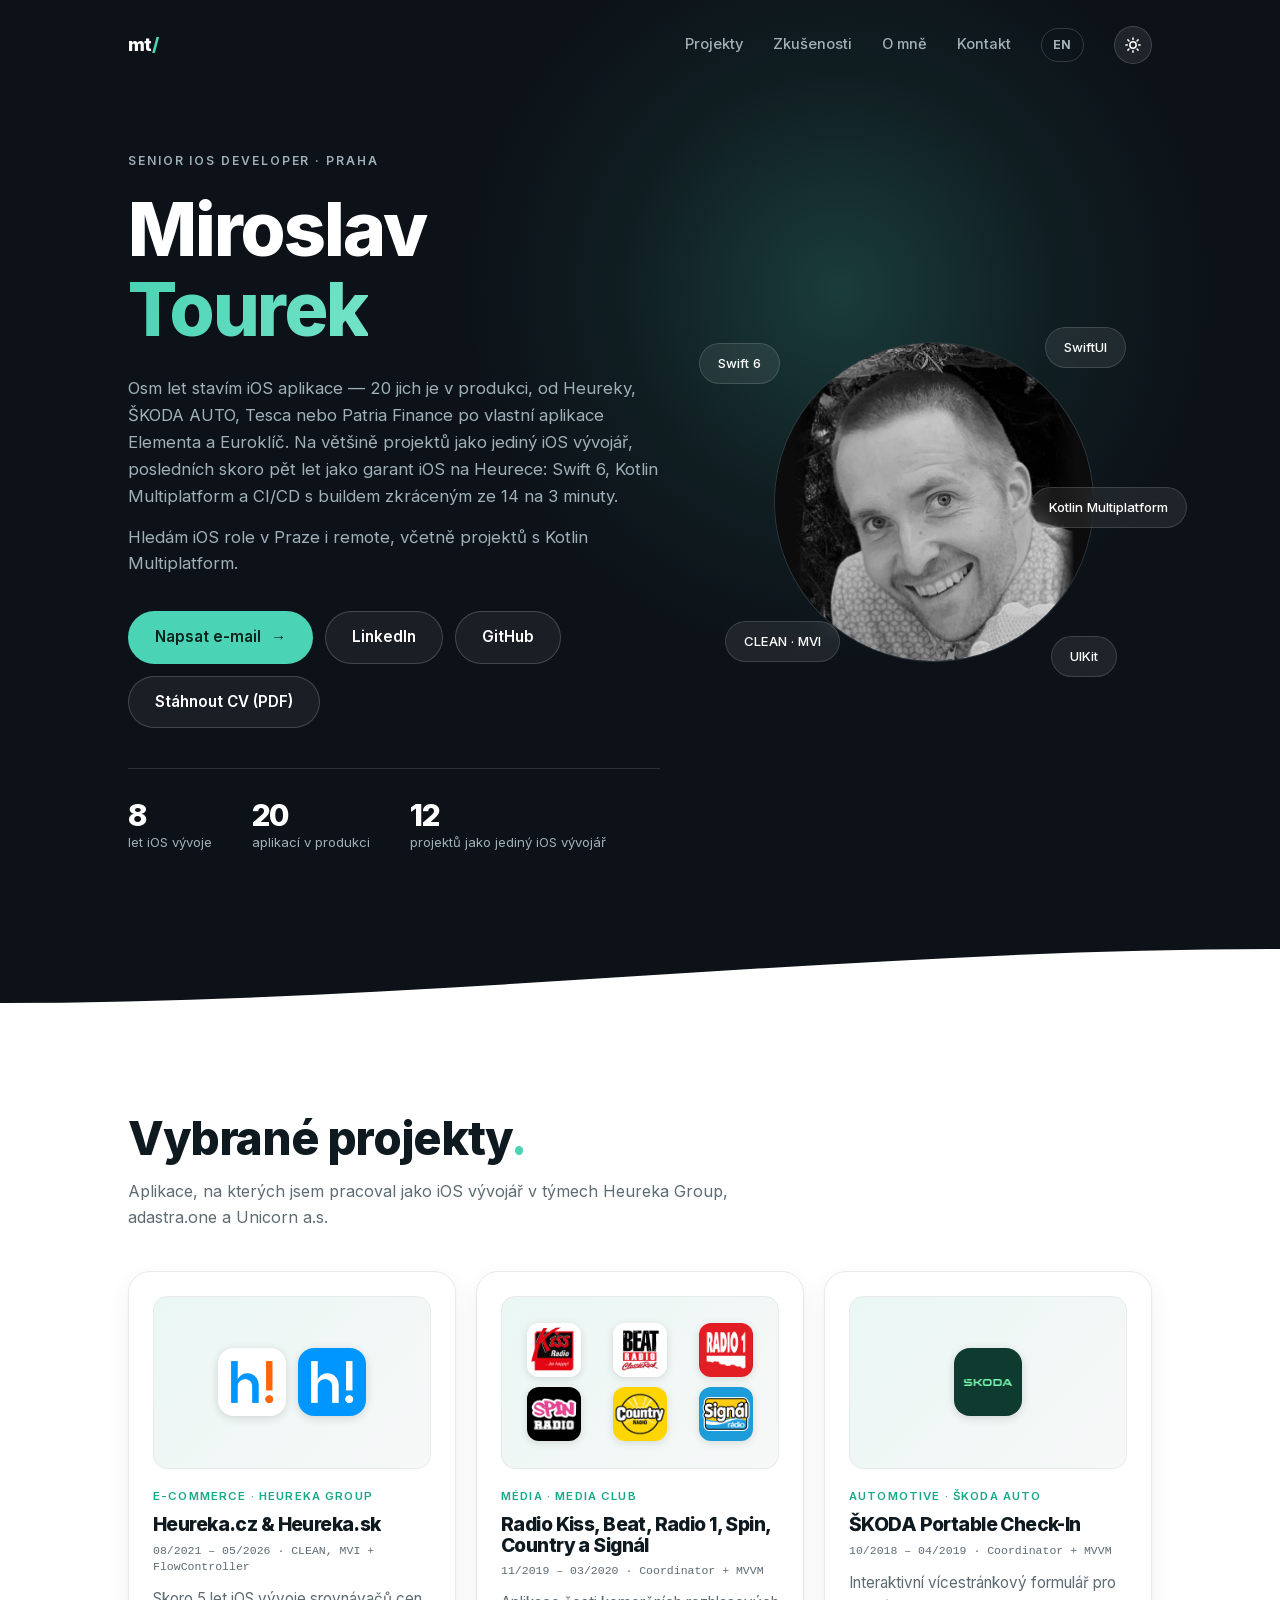
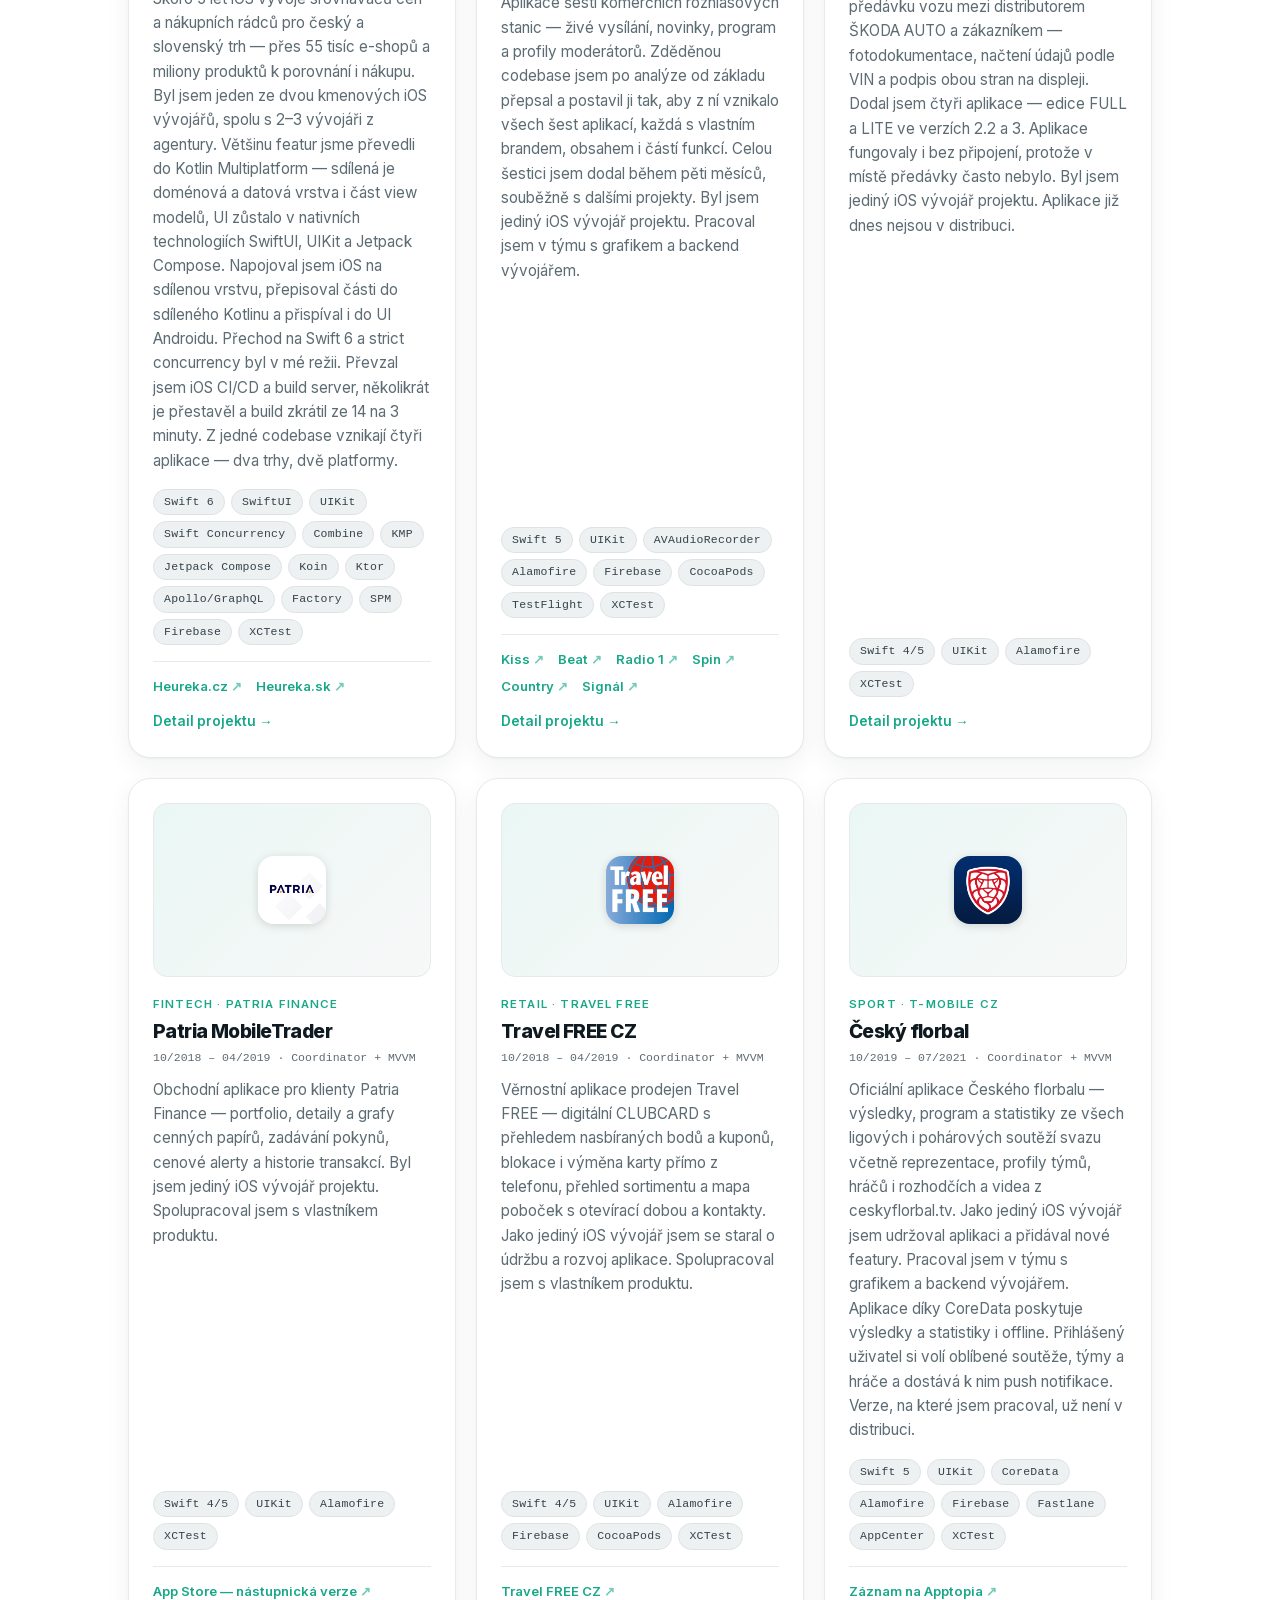
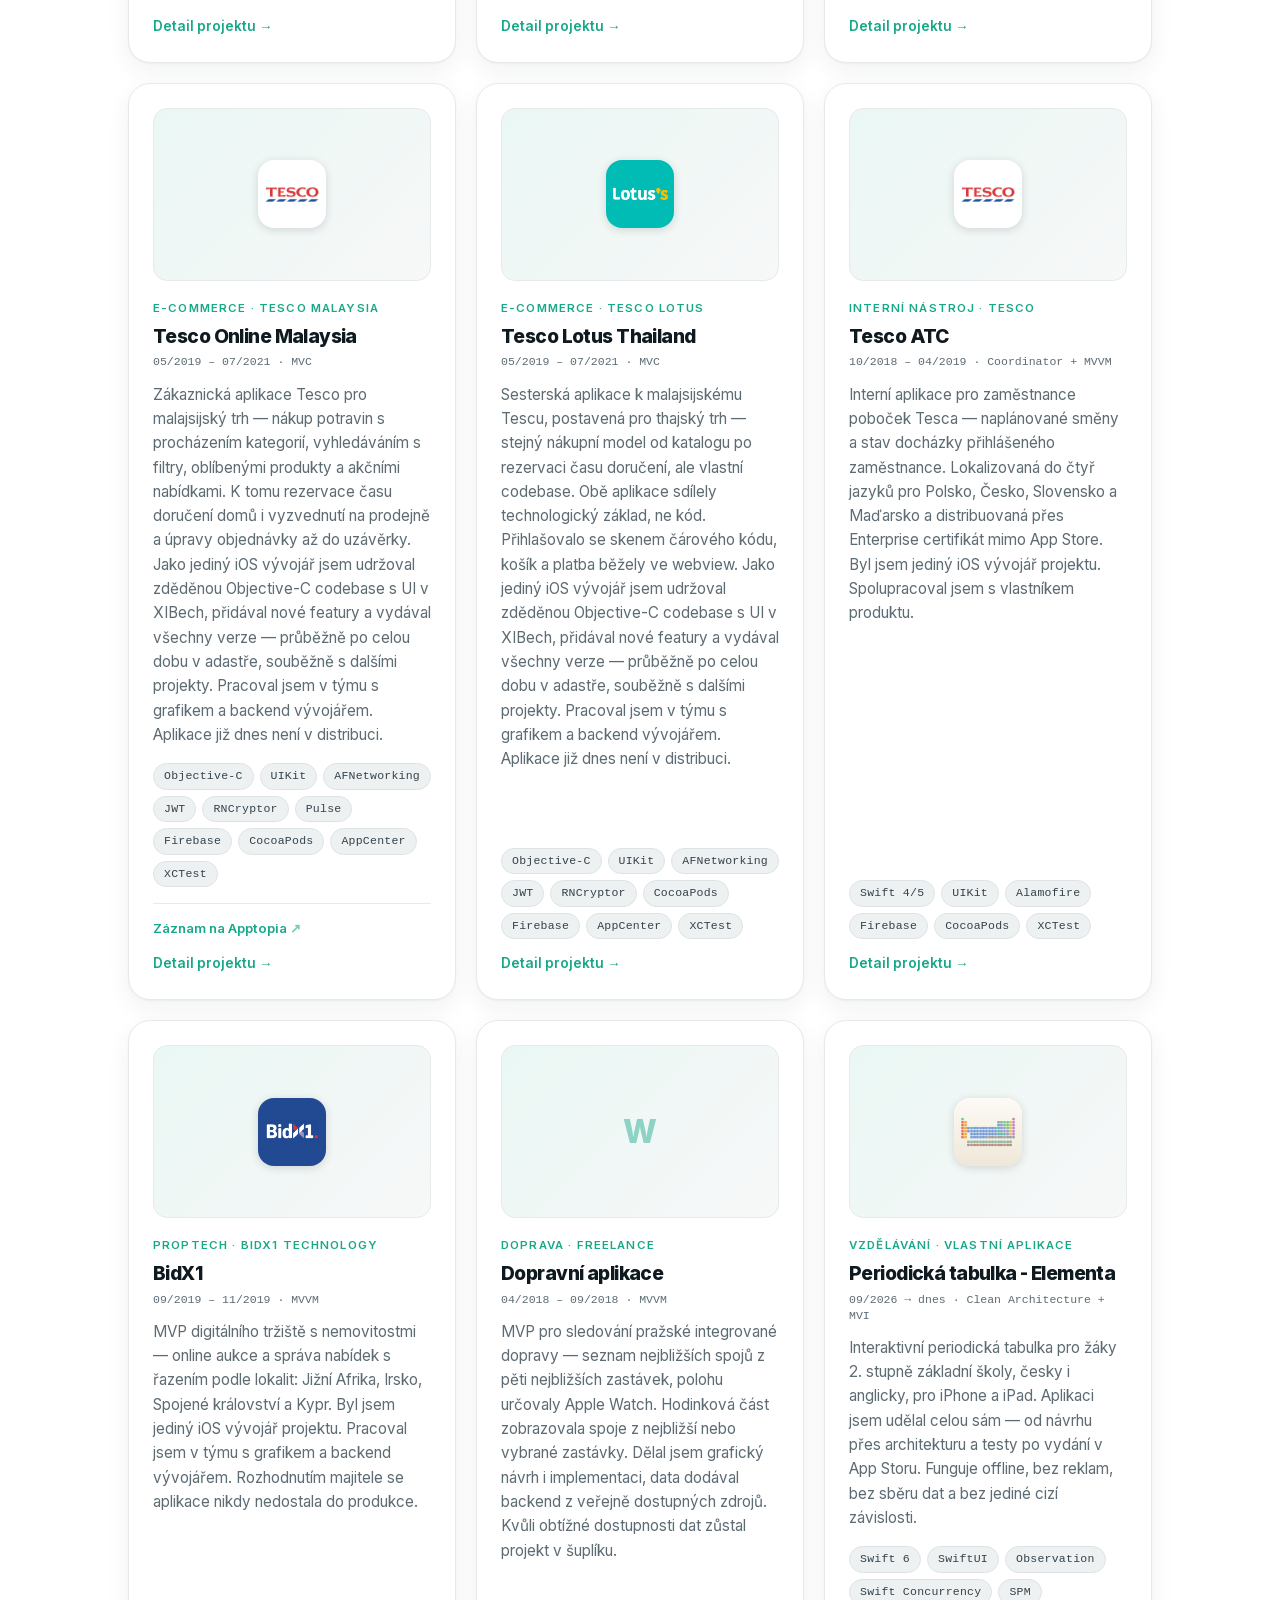
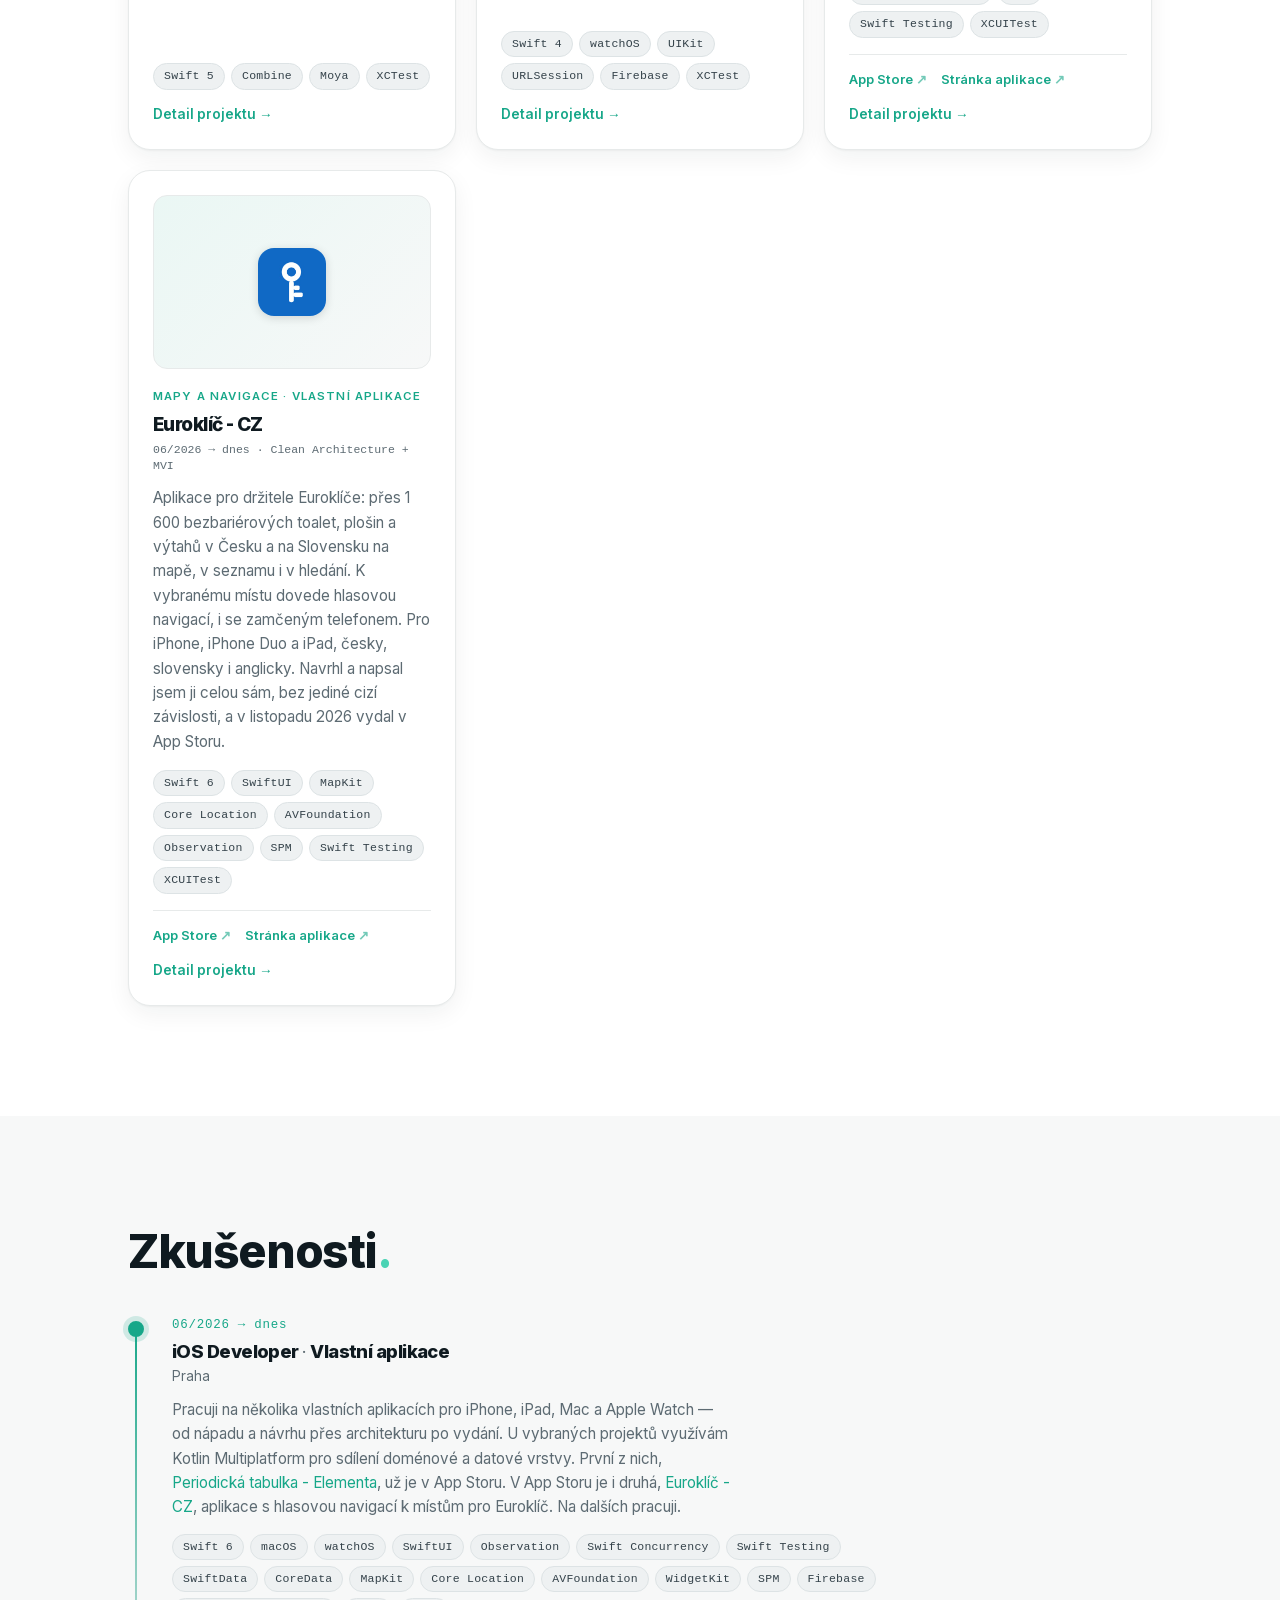
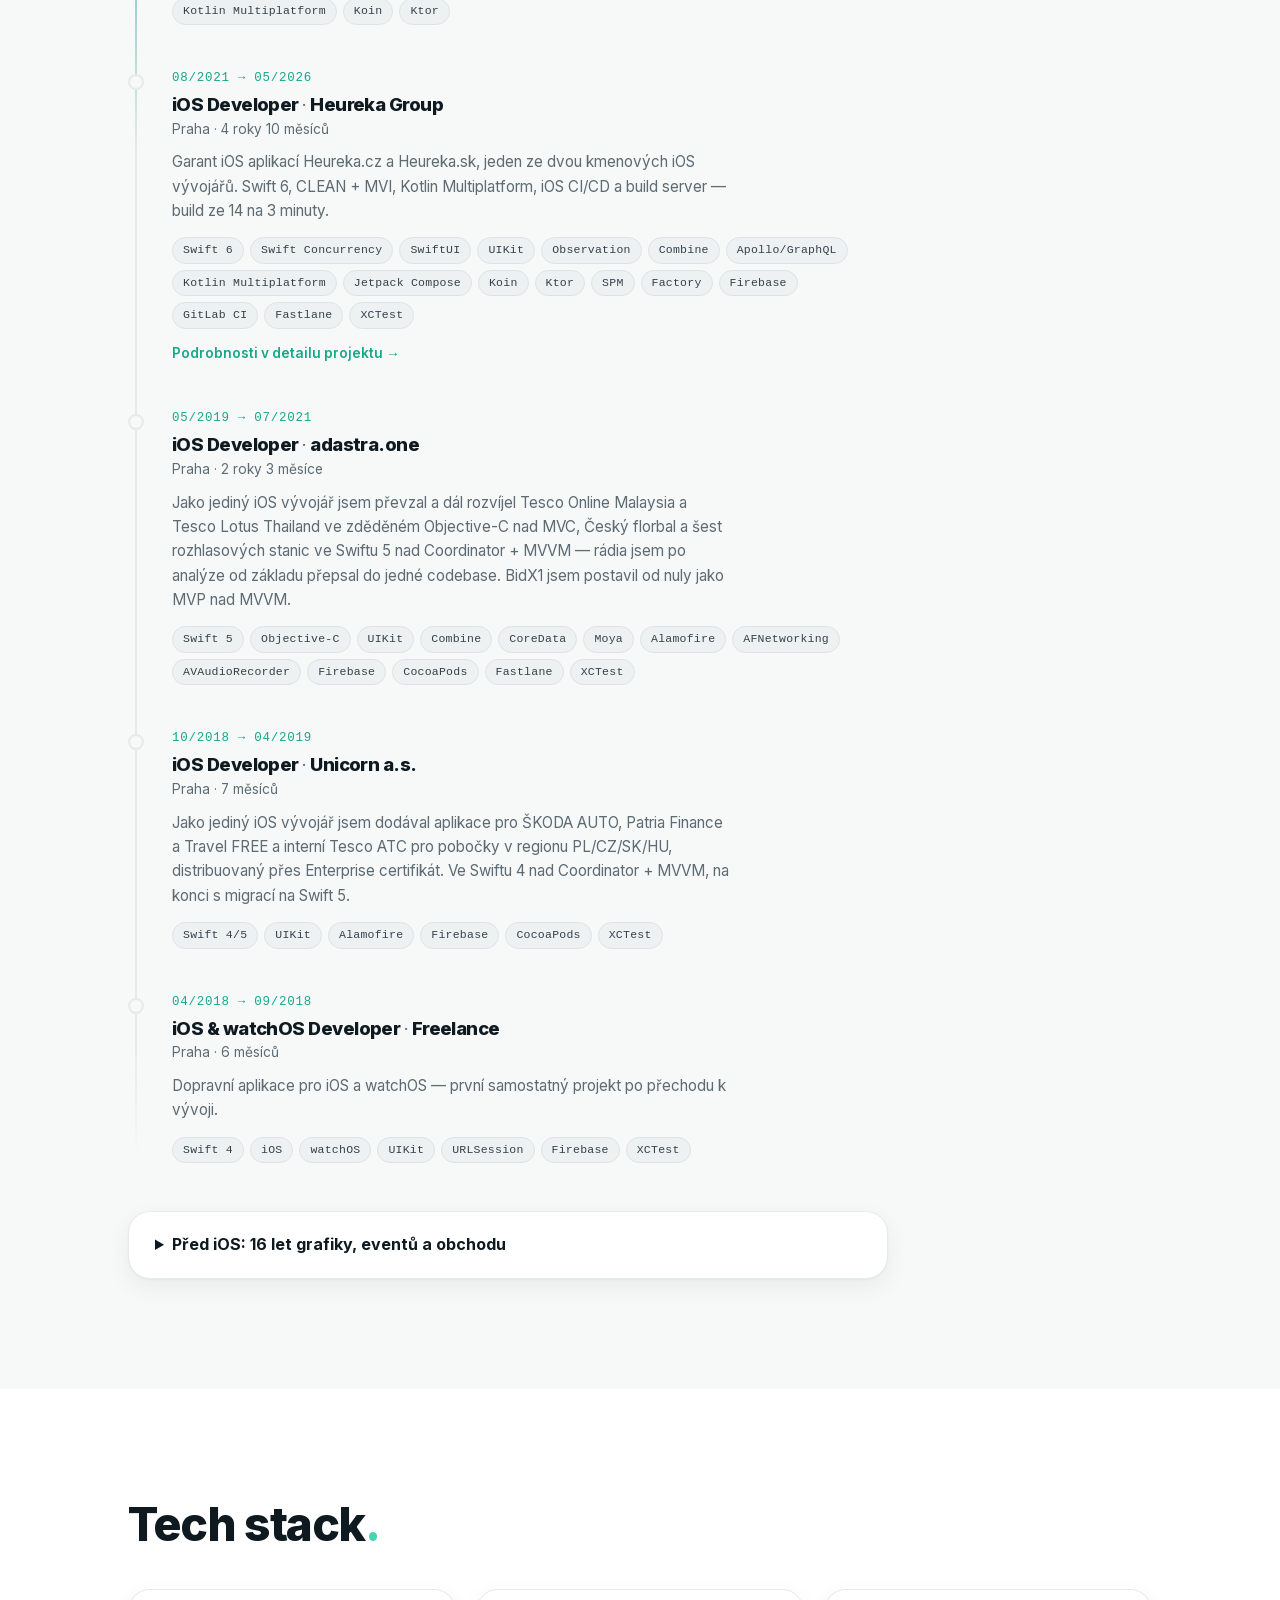
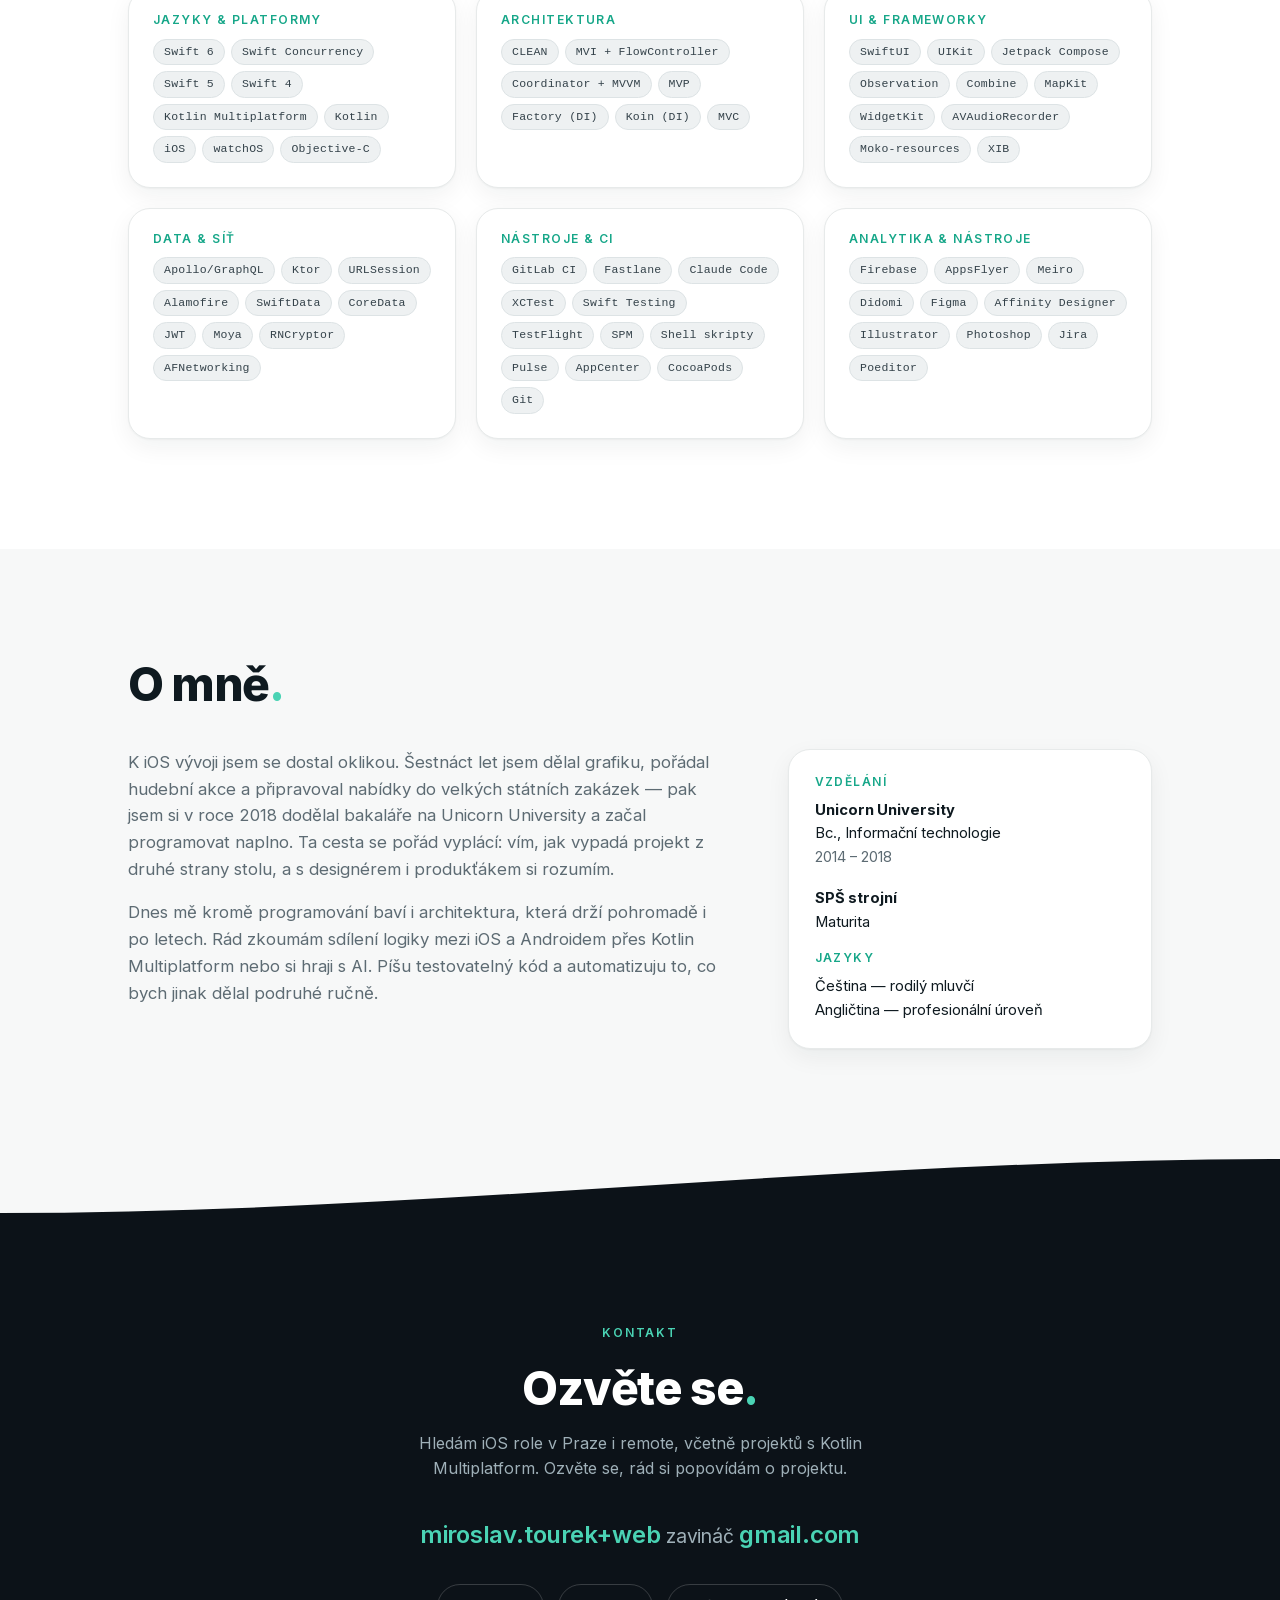
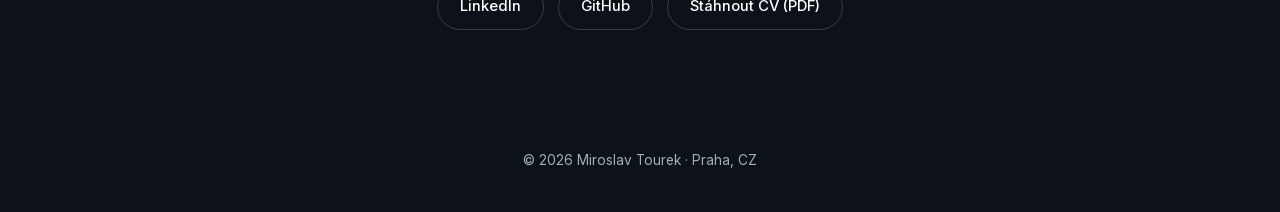
==== commit c6de55b8: "Add info about the SK support in a Eurokey app" ====
--- a/index.html
+++ b/index.html
@@ -426,9 +426,9 @@
             <p class="project-tag">Mapy a navigace · Vlastní aplikace</p>
             <h3>Euroklíč - CZ</h3>
             <p class="project-meta">06/2026 → dnes · Clean Architecture + MVI</p>
-            <p>Aplikace pro držitele Euroklíče: bezmála 1 500 bezbariérových toalet, plošin
-              a výtahů v Česku na mapě, v seznamu i v hledání. K vybranému místu dovede
-              hlasovou navigací, i se zamčeným telefonem. Pro iPhone, iPhone Duo a iPad, česky i anglicky.
+            <p>Aplikace pro držitele Euroklíče: přes 1 600 bezbariérových toalet, plošin
+              a výtahů v Česku a na Slovensku na mapě, v seznamu i v hledání. K vybranému místu dovede
+              hlasovou navigací, i se zamčeným telefonem. Pro iPhone, iPhone Duo a iPad, česky, slovensky i anglicky.
               Navrhl a napsal jsem ji celou sám, bez jediné cizí závislosti, a v listopadu 2026
               vydal v App Storu.</p>
             <ul class="chips">
@@ -1328,8 +1328,8 @@
       <button class="shot" type="button" data-full="img/shot-eurokey-cs-4-lg.jpg" data-caption="Euroklíč — seznam od nejbližšího" aria-label="Zvětšit: Euroklíč — seznam od nejbližšího">
         <img src="img/shot-eurokey-cs-4.jpg" alt="Euroklíč — seznam od nejbližšího" width="392" height="851" loading="lazy">
       </button>
-      <button class="shot" type="button" data-full="img/shot-eurokey-cs-5-lg.jpg" data-caption="Euroklíč — hledání po celém Česku" aria-label="Zvětšit: Euroklíč — hledání po celém Česku">
-        <img src="img/shot-eurokey-cs-5.jpg" alt="Euroklíč — hledání po celém Česku" width="392" height="851" loading="lazy">
+      <button class="shot" type="button" data-full="img/shot-eurokey-cs-5-lg.jpg" data-caption="Euroklíč — hledání" aria-label="Zvětšit: Euroklíč — hledání">
+        <img src="img/shot-eurokey-cs-5.jpg" alt="Euroklíč — hledání" width="392" height="851" loading="lazy">
       </button>
       <button class="shot is-landscape" type="button" data-full="img/shot-eurokey-cs-6-lg.jpg" data-caption="Euroklíč — detail místa na šířku, vedle mapy" aria-label="Zvětšit: Euroklíč — detail místa na šířku, vedle mapy">
         <img src="img/shot-eurokey-cs-6.jpg" alt="Euroklíč — detail místa na šířku, vedle mapy" width="512" height="235" loading="lazy">
@@ -1340,13 +1340,13 @@
     </div>
     <p class="dialog-lead">Vlastní aplikace pro iPhone, iPhone Duo a iPad, kterou jsem od návrhu
       po kód udělal sám a v listopadu 2026 vydal v App Storu. Držitelům Euroklíče a jejich doprovodu najde
-      v Česku místa, která Euroklíč odemyká, a dovede je k nim hlasem, i se zamčeným telefonem.</p>
+      v Česku a na Slovensku místa, která Euroklíč odemyká, a dovede je k nim hlasem, i se zamčeným telefonem.</p>
     <p class="dialog-lead">Kdo aplikaci používá, potřebuje přístupnost každý den. Proto jsem
       věnoval pozornost i VoiceOveru, velkému písmu a automatickým auditům přístupnosti
       v UI testech.</p>
     <h4>Co aplikace umí</h4>
     <ul class="dialog-list">
-      <li><strong>Mapa, seznam a hledání</strong> — bezmála 1 500 míst přímo v aplikaci,
+      <li><strong>Mapa, seznam a hledání</strong> — přes 1 600 míst v Česku a na Slovensku přímo v aplikaci,
         seřazených od nejbližšího; mapa ve 2D i 3D s budovami, seznam a hledání fungují i bez internetu</li>
       <li><strong>Trasa pěšky i autem</strong> — vzdálenost, čas a čára trasy z MapKitu
         v detailu místa</li>
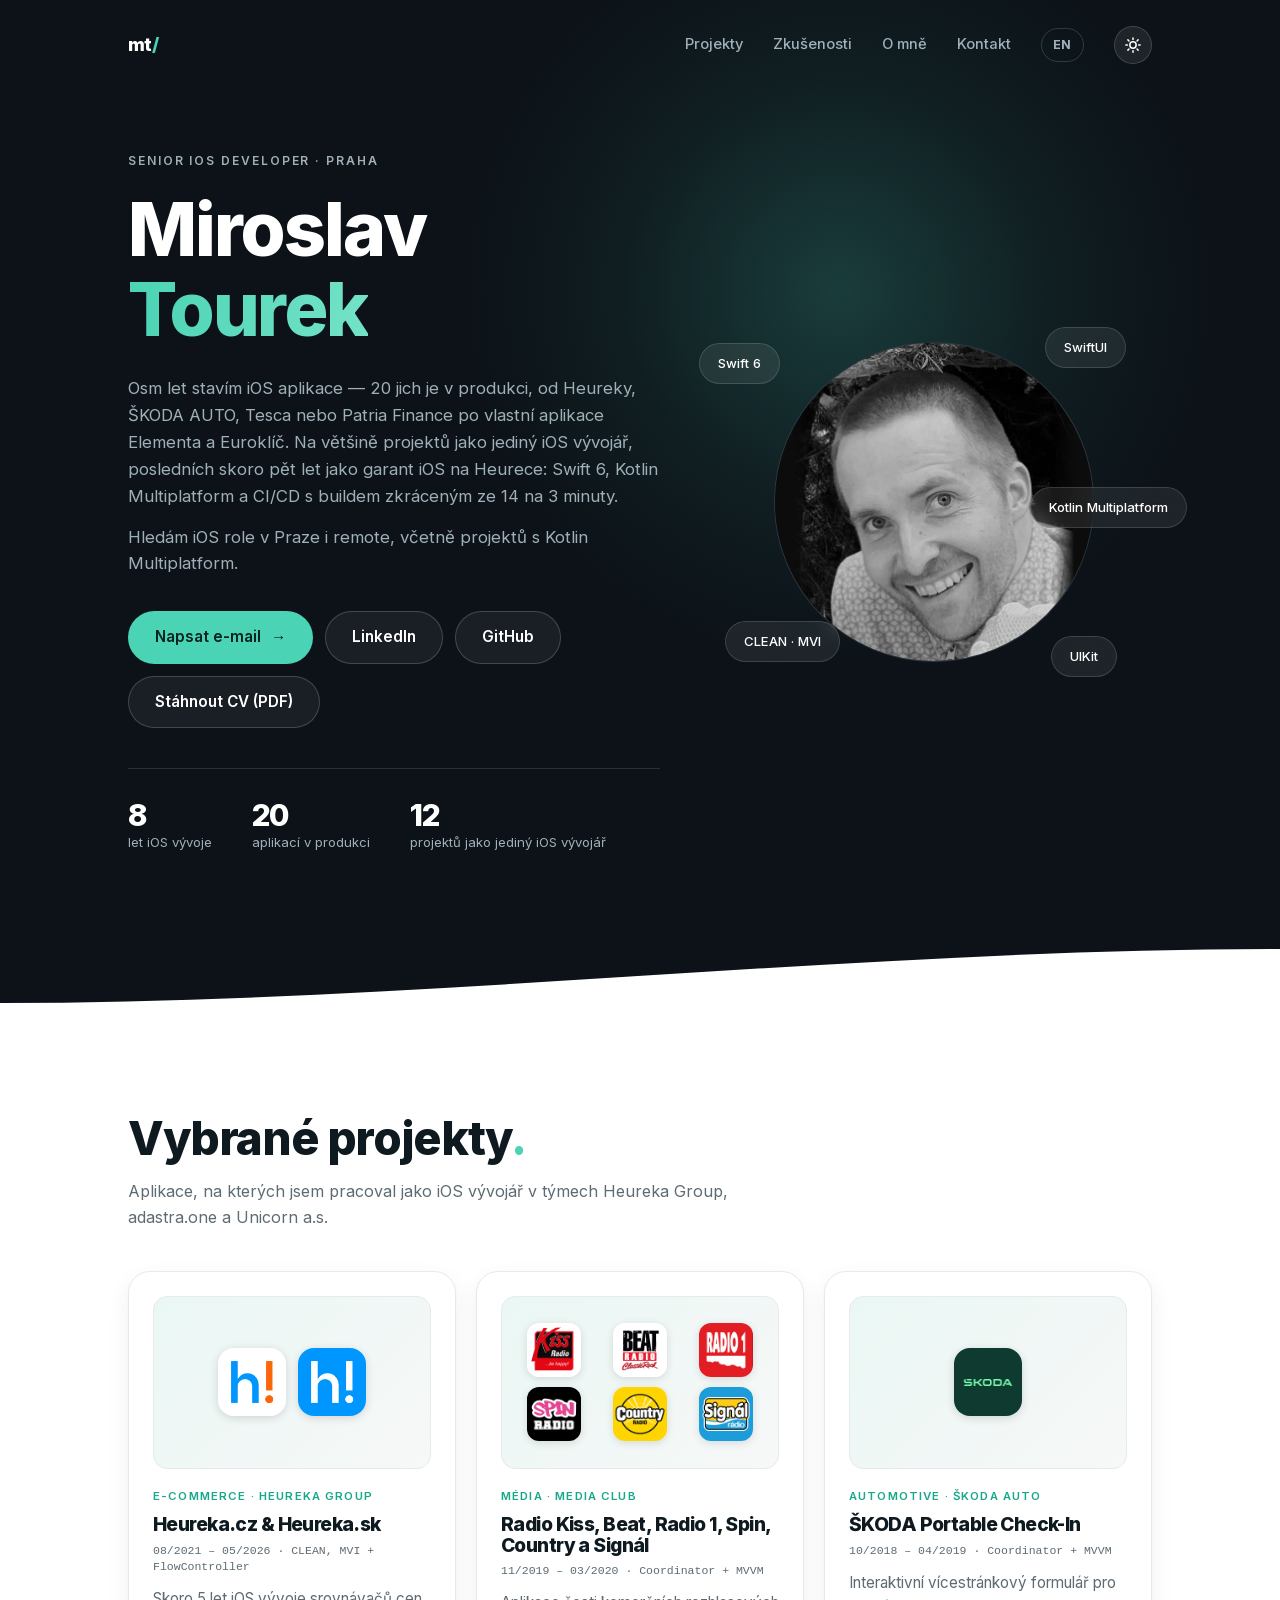
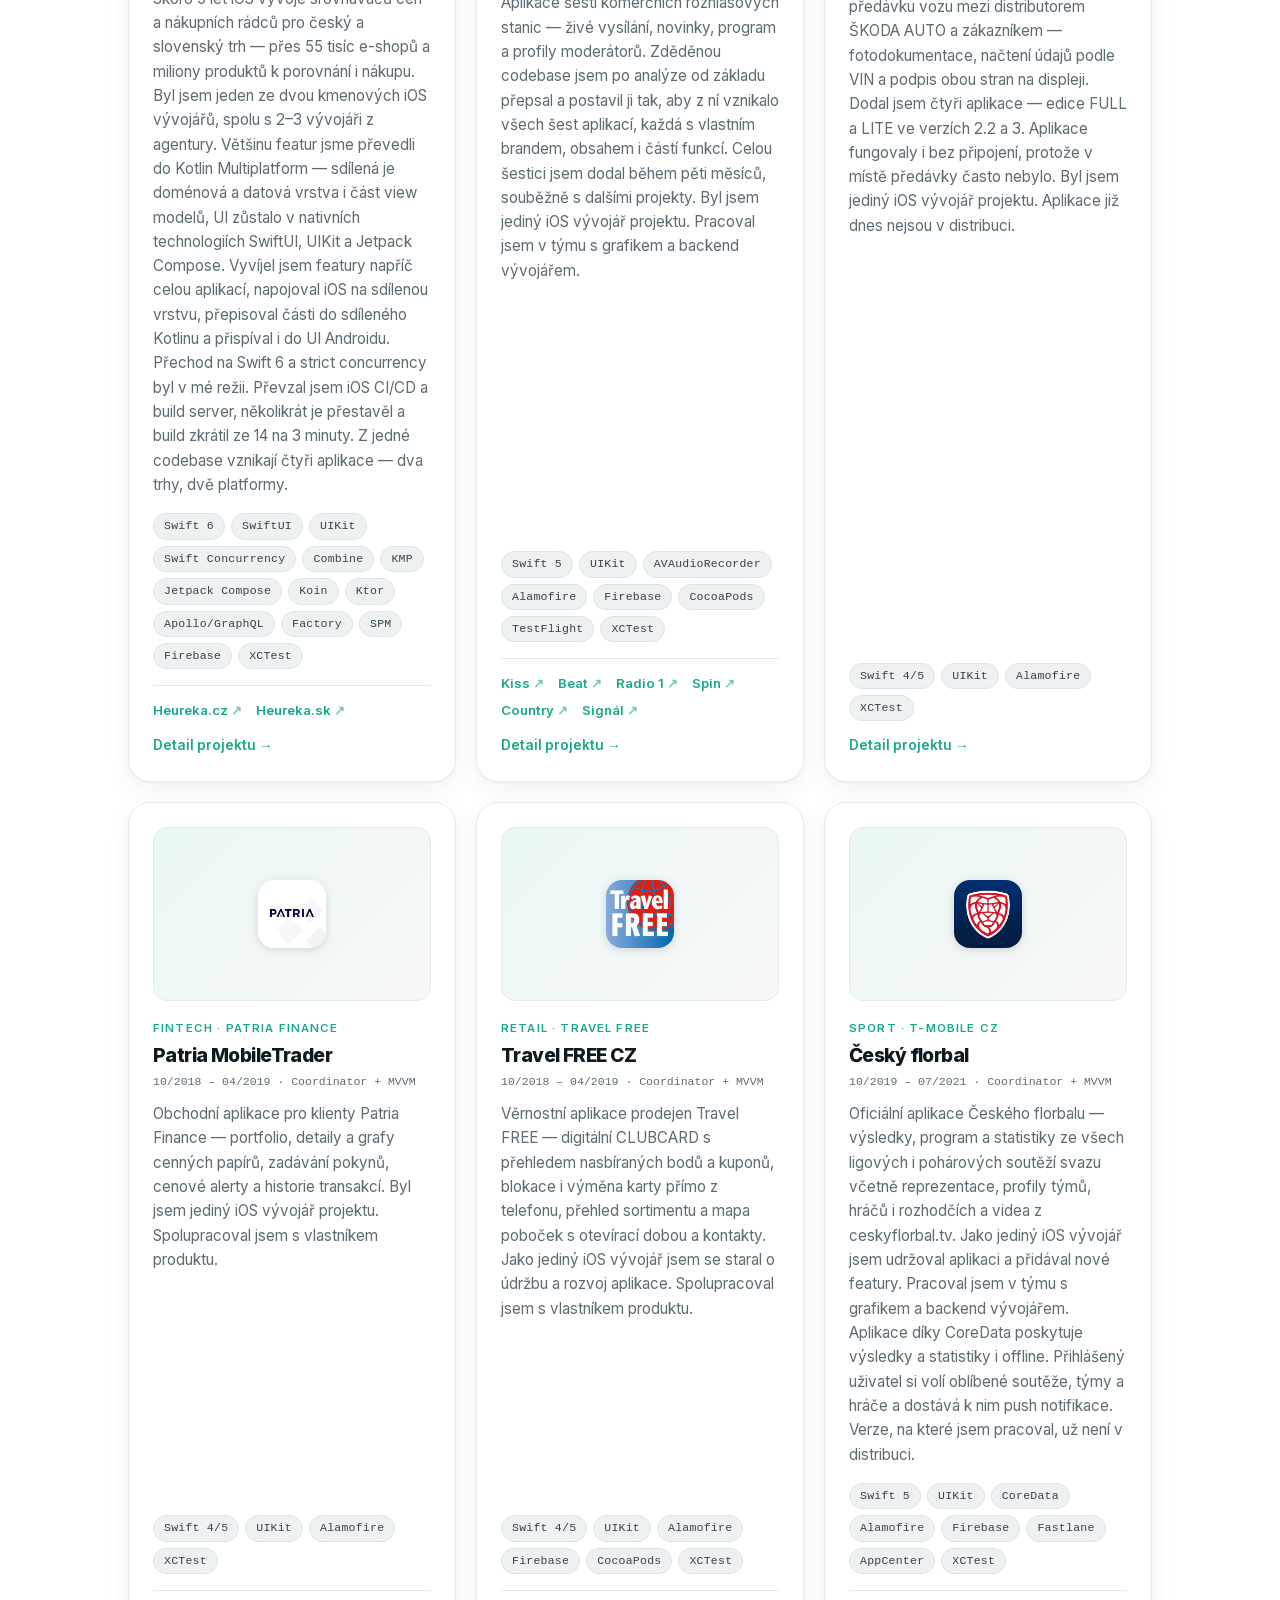
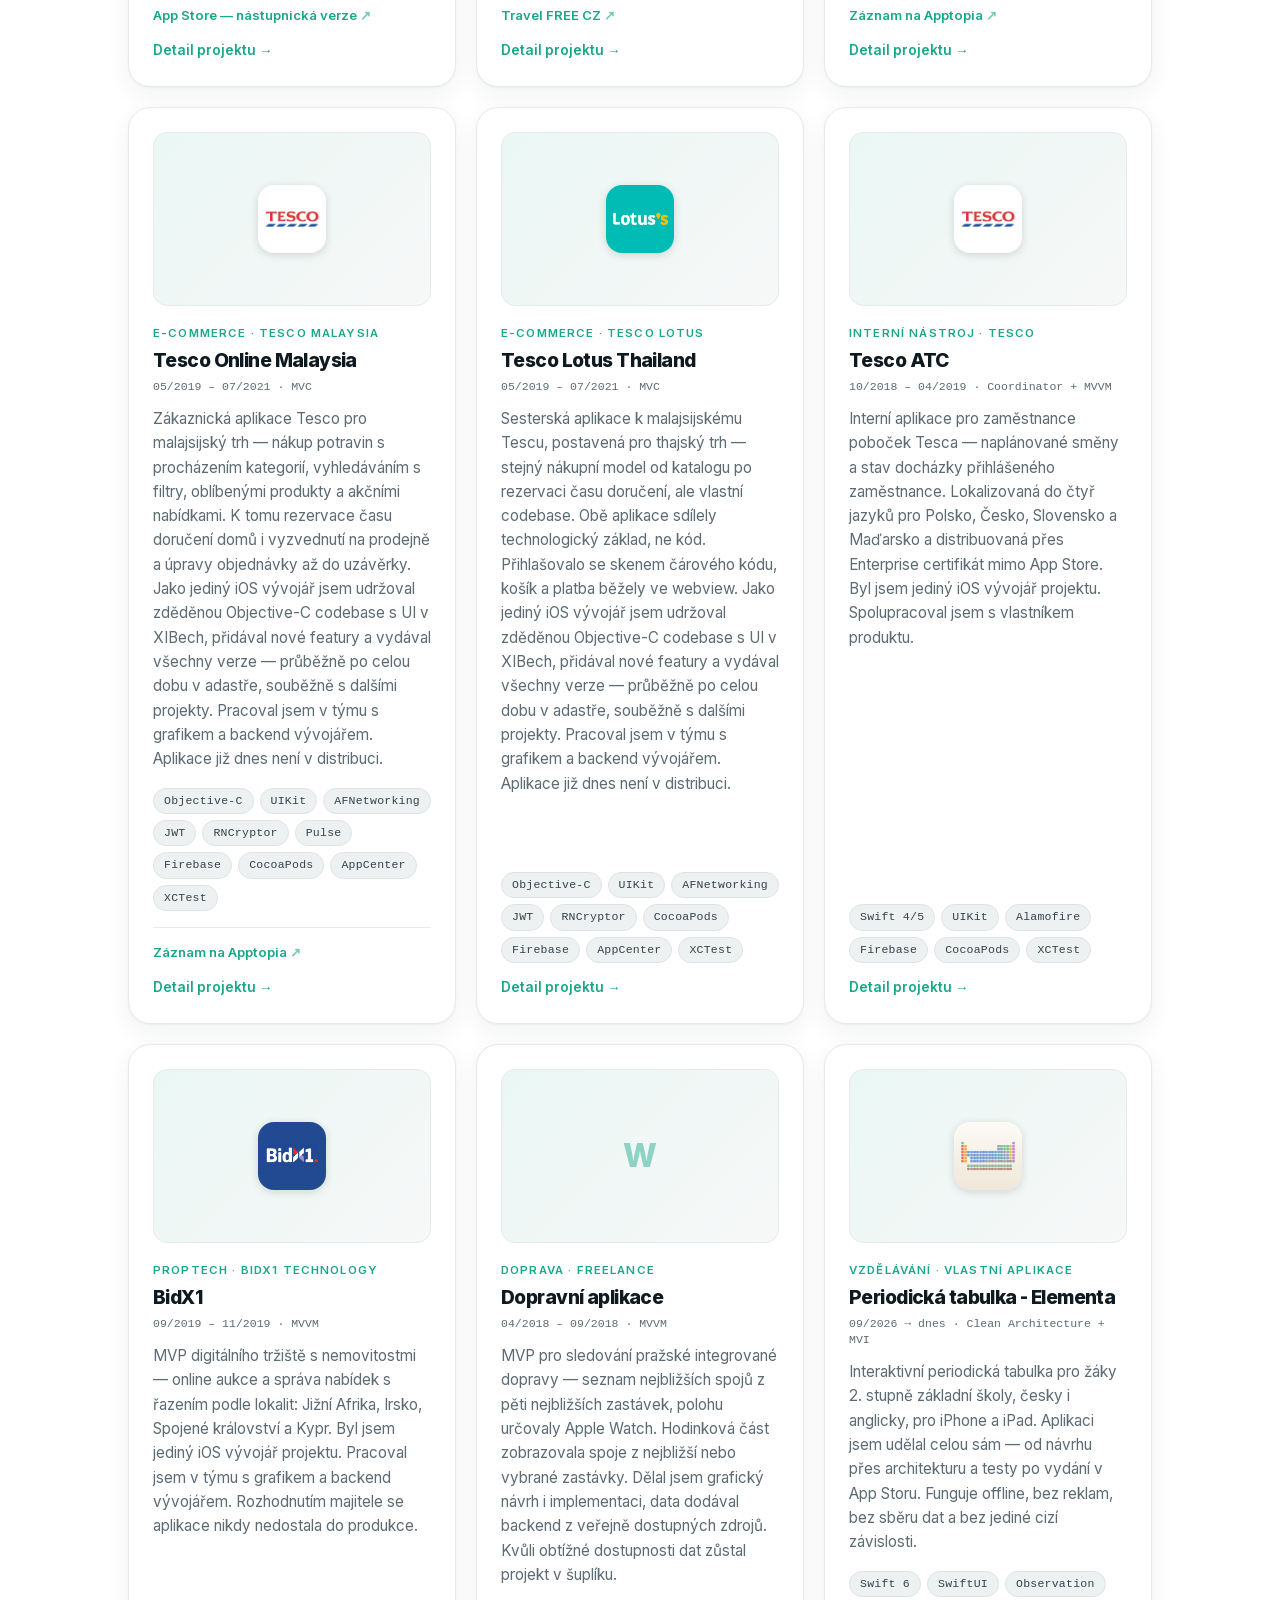
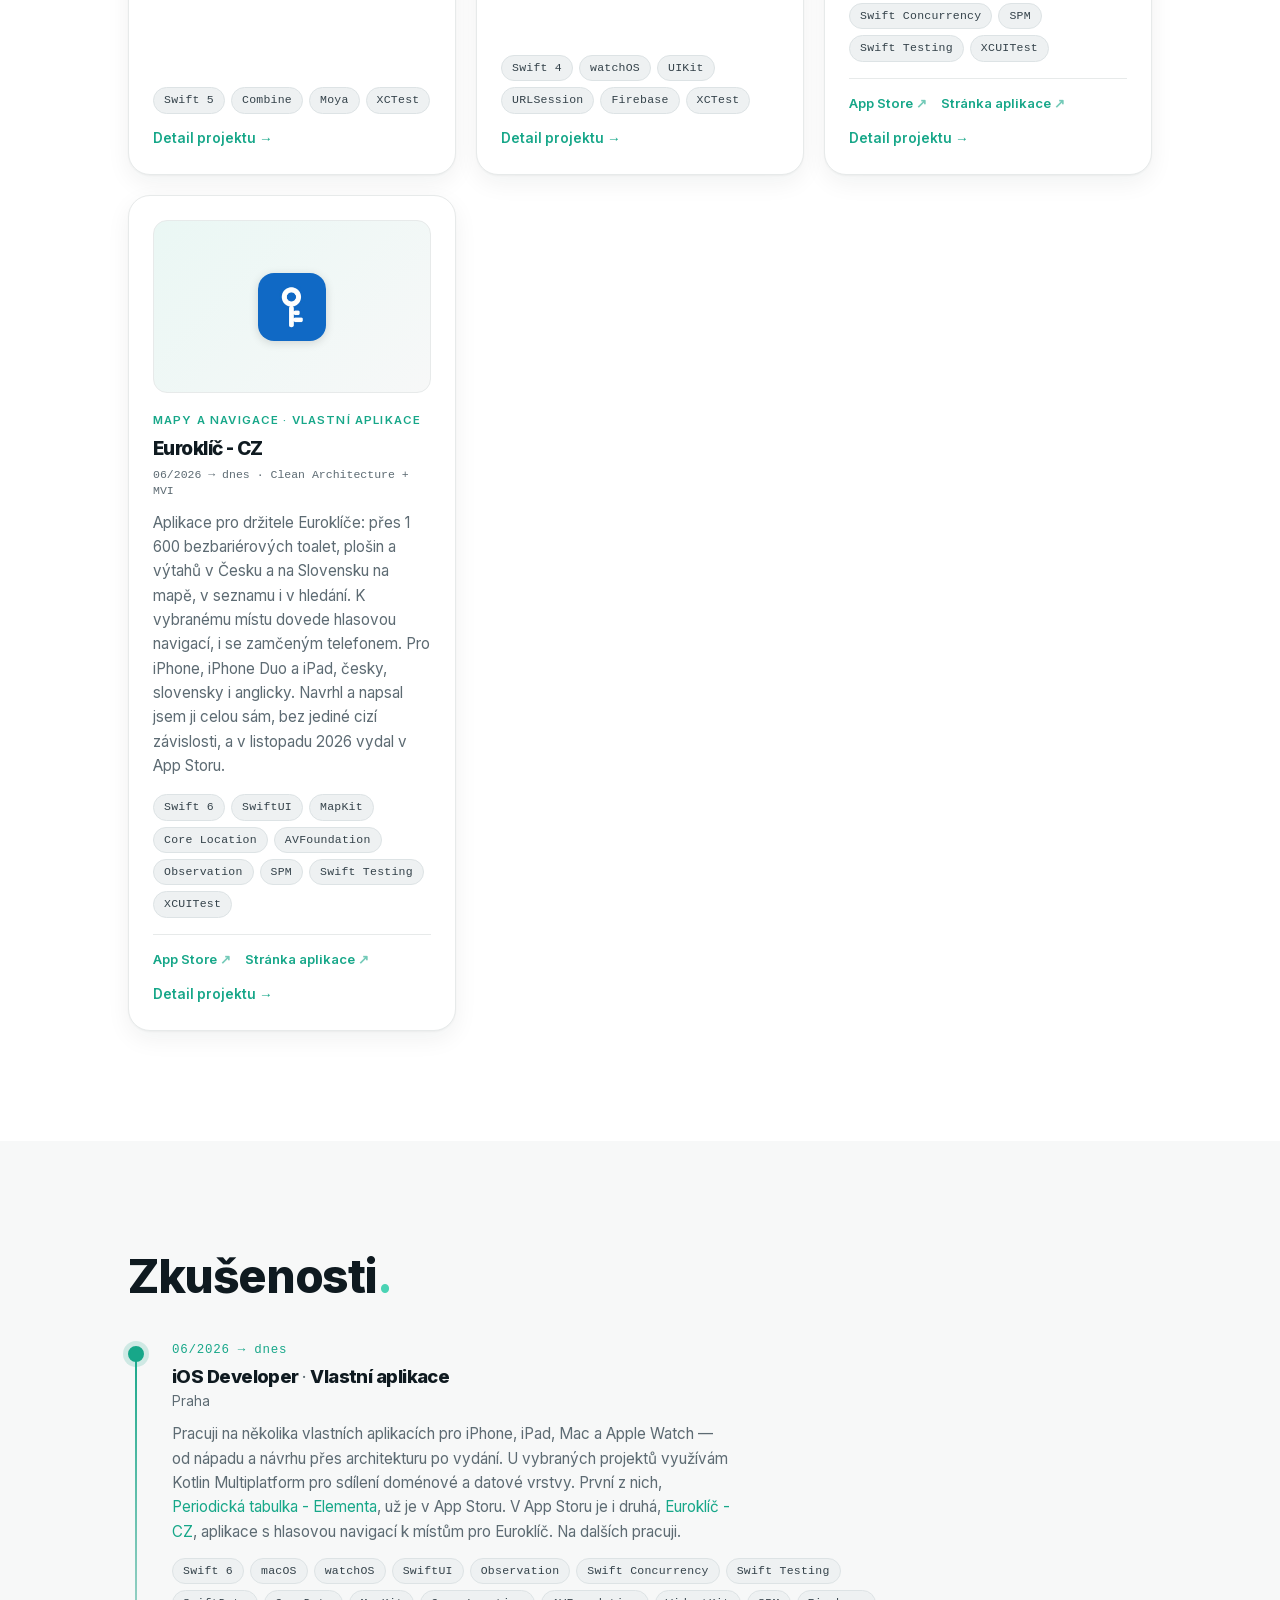
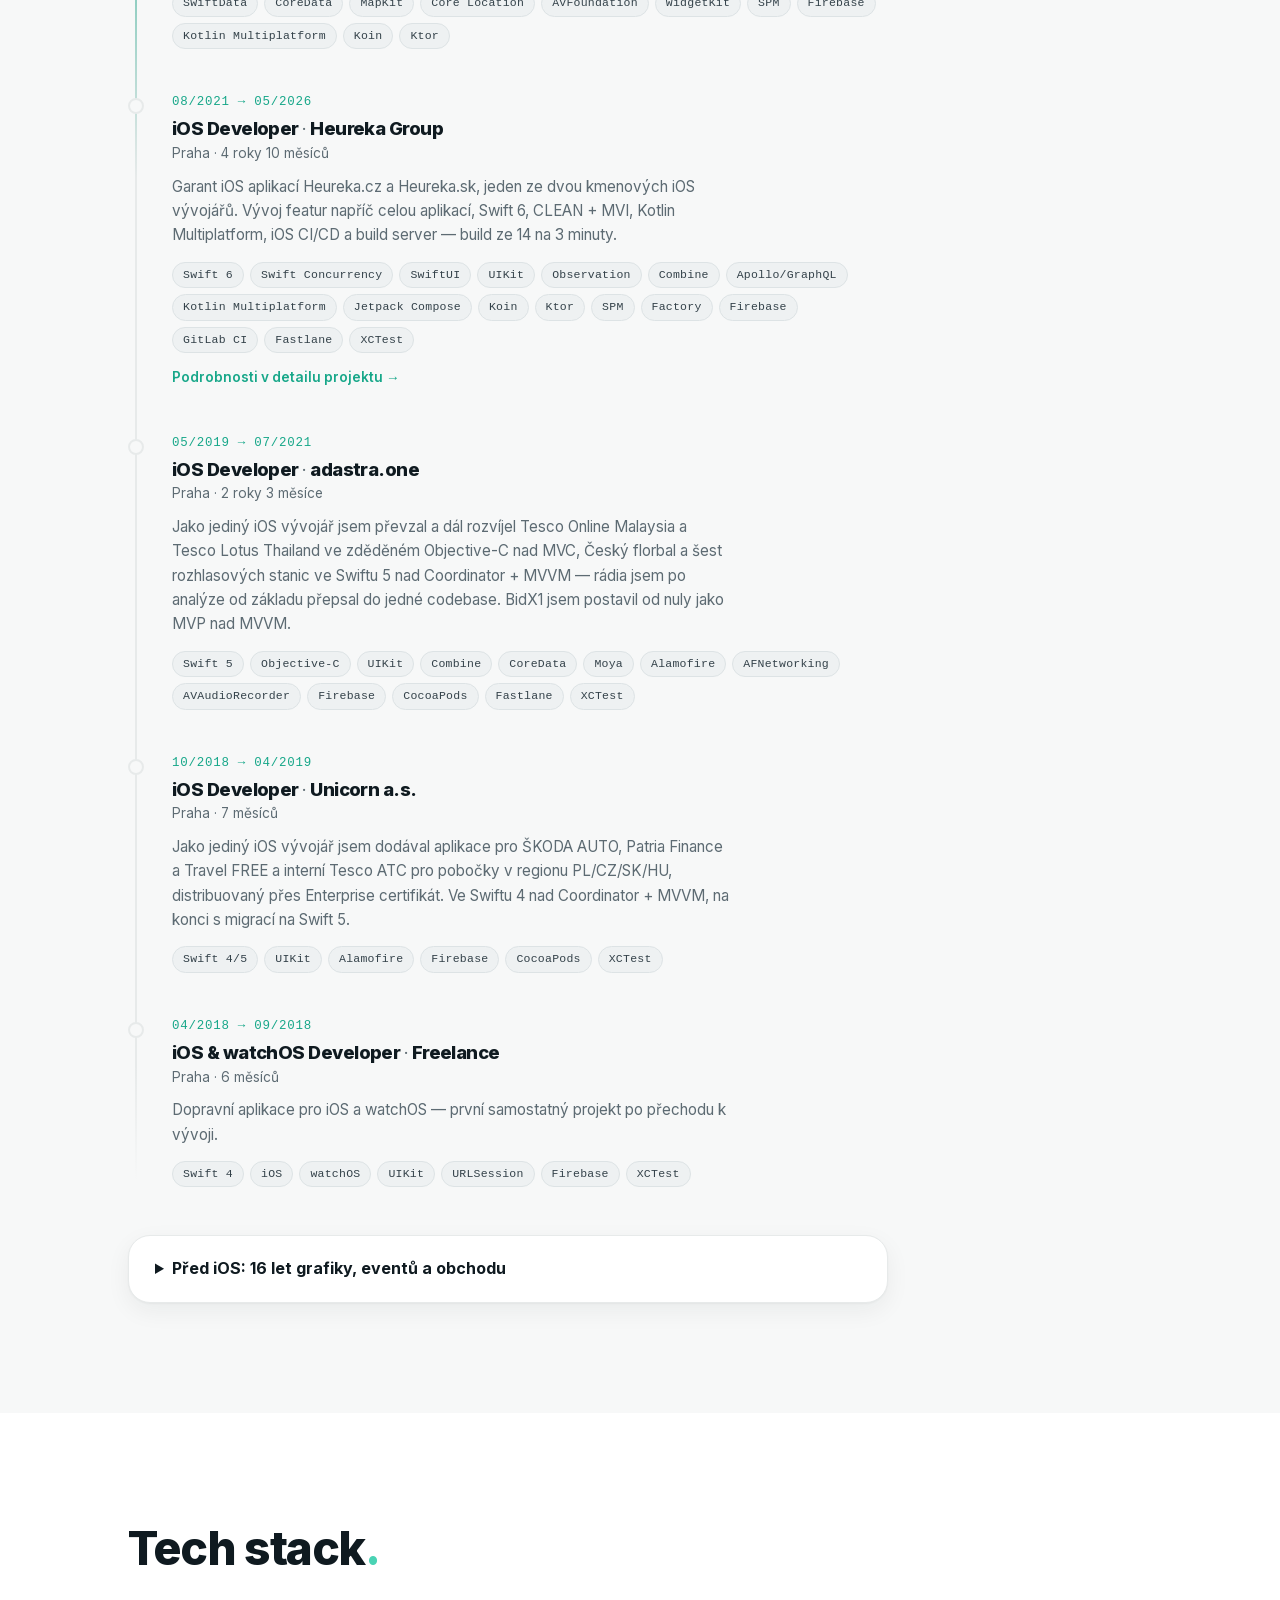
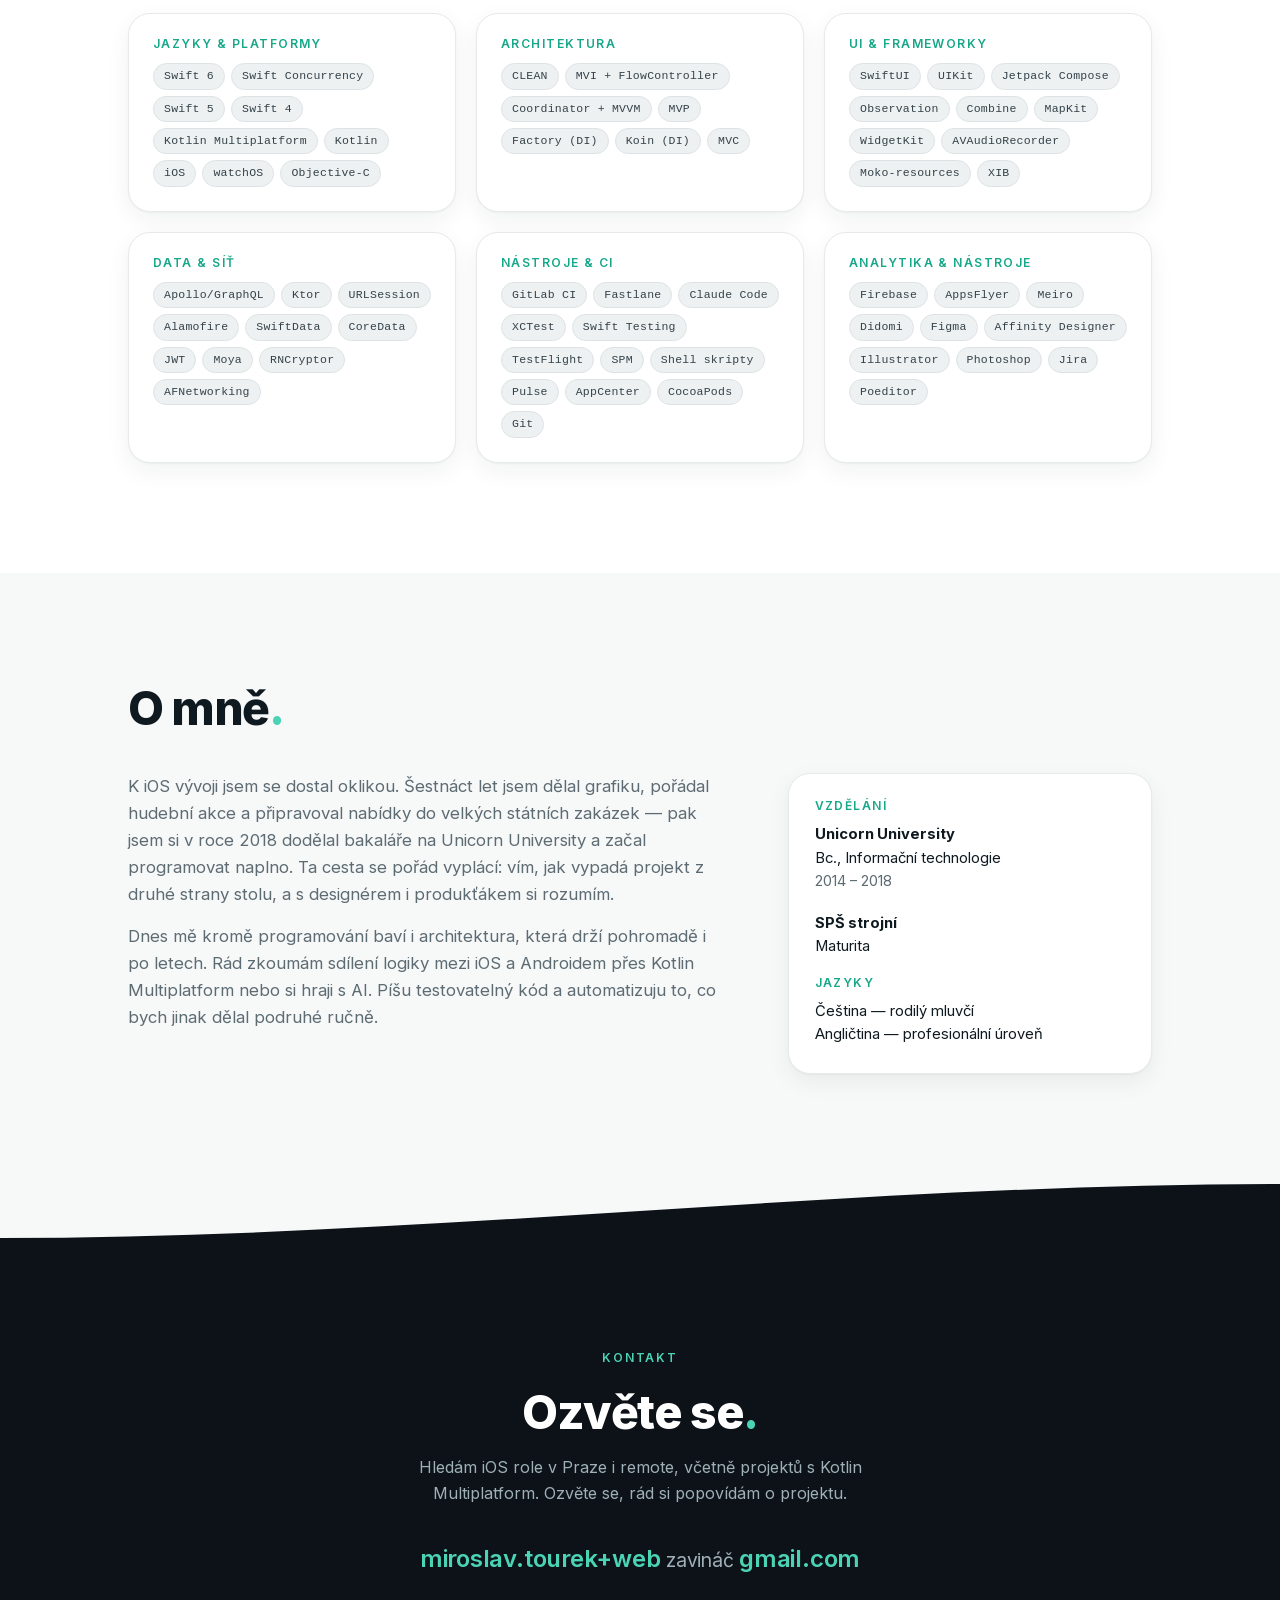
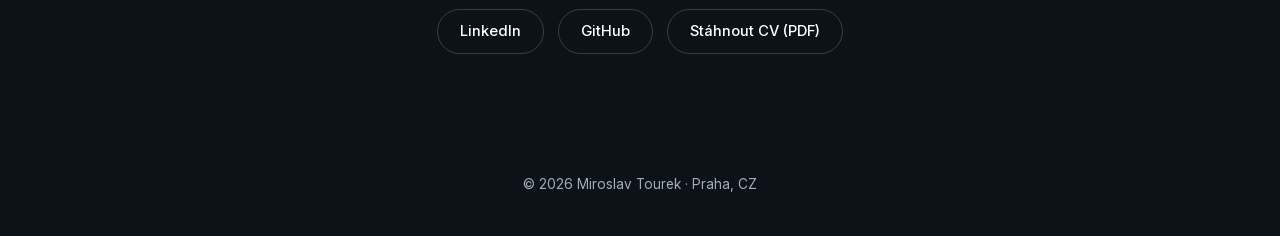
==== commit c3f36c77: "Update text" ====
--- a/index.html
+++ b/index.html
@@ -148,8 +148,8 @@
               vývojáři z agentury. Většinu featur jsme převedli do Kotlin Multiplatform —
               sdílená je doménová a datová vrstva i část view modelů, UI zůstalo
               v nativních technologiích SwiftUI, UIKit a Jetpack Compose.
-              Napojoval jsem iOS na sdílenou vrstvu, přepisoval části do sdíleného Kotlinu
-              a přispíval i do UI Androidu. Přechod na Swift 6 a strict concurrency byl
+              Vyvíjel jsem featury napříč celou aplikací, napojoval iOS na sdílenou vrstvu,
+              přepisoval části do sdíleného Kotlinu a přispíval i do UI Androidu. Přechod na Swift 6 a strict concurrency byl
               v mé režii. Převzal jsem iOS CI/CD a build server, několikrát je přestavěl
               a build zkrátil ze 14 na 3 minuty.
               Z jedné codebase vznikají čtyři aplikace — dva trhy, dvě platformy.</p>
@@ -475,7 +475,8 @@
             <h3>iOS Developer <span class="at">·</span> Heureka Group</h3>
             <p class="timeline-meta">Praha · 4 roky 10 měsíců</p>
             <p>Garant iOS aplikací Heureka.cz a Heureka.sk, jeden ze dvou kmenových iOS
-              vývojářů. Swift 6, CLEAN + MVI, Kotlin Multiplatform, iOS CI/CD a build server —
+              vývojářů. Vývoj featur napříč celou aplikací, Swift 6, CLEAN + MVI, Kotlin
+              Multiplatform, iOS CI/CD a build server —
               build ze 14 na 3 minuty.</p>
             <ul class="chips">
               <li>Swift 6</li><li>Swift Concurrency</li><li>SwiftUI</li><li>UIKit</li><li>Observation</li><li>Combine</li>
@@ -803,13 +804,14 @@
       codebase tak vznikají čtyři aplikace — Heureka.cz a Heureka.sk pro iOS i Android.</p>
     <h4>Můj přínos</h4>
     <p class="dialog-lead">Po celou dobu jsem průběžně vyvíjel nové featury i úpravy
-      stávajících podle zadání produktu — od analýzy požadavku a návrhu řešení přes
+      stávajících napříč celou aplikací podle zadání produktu — od analýzy požadavku a návrhu řešení přes
       implementaci s testy až po vydání do TestFlightu a App Storu. K tomu code review
       a testování buildů ostatních vývojářů. Z toho vybírám:</p>
-    <p class="dialog-lead"><strong>Kotlin Multiplatform</strong> — iOS UI jsem napojoval
-      na sdílenou vrstvu, části kódu přepisoval do sdíleného Kotlinu a přispíval do UI
-      Androidu (Jetpack Compose). Jako odpovědný za iOS aplikaci jsem otestoval a schválil
-      nasazení KMP verze do produkce.</p>
+    <p class="dialog-lead"><strong>Kotlin Multiplatform</strong> — převod do KMP byl týmový projekt:
+      featury jsme si rozdělili a ty své jsem dělal samostatně. iOS UI jsem napojoval
+      na sdílenou vrstvu, části kódu přepisoval do sdíleného Kotlinu a přispíval
+      i do UI Androidu (Jetpack Compose). KMP verzi před nasazením do produkce každý z nás
+      samostatně otestoval a o vydání jsme rozhodli společně.</p>
     <p class="dialog-lead"><strong>Swift 6</strong> — vedl jsem přechod aplikací na Swift 6
       a strict concurrency: async/await a aktory napříč codebase, Sendable a izolace
       na @MainActor.</p>
@@ -818,19 +820,23 @@
       a během let je několikrát přestavěl — testy, předprodukční i produkční buildy
       a distribuce do TestFlightu i App Storu. Build aplikace se sdíleným KMP kódem jsem
       zkrátil ze 14 na 3 minuty. Build server jsme přesunuli na MacStadium a po analýze
-      efektivity a nákladů zpět na vlastní hardware — s rychlejší odezvou, návratností
-      investice do roka a daty plně pod vlastní kontrolou.</p>
+      efektivity a nákladů zpět na vlastní hardware Heureky — s rychlejší odezvou, návratností
+      investice do roka a daty plně pod kontrolou Heureky.</p>
     <p class="dialog-lead"><strong>AI code review</strong> — do CI/CD jsem integroval AI code
       review postavené na Claude Code. Výsledkem je komentář k merge requestům — a s ním
       soustavnější kontrola dopadu změn na bezpečnost kódu.</p>
-    <p class="dialog-lead"><strong>Porovnávání produktů</strong> — funkci jsem navrhl
+    <p class="dialog-lead"><strong>Porovnávání produktů</strong> — funkci jsem samostatně navrhl
       a implementoval od návrhu řešení po vydání (viz screenshot „porovnání produktů“
       v galerii výše). Později jsem přepracoval i vzhled a fungování detailu produktu.</p>
-    <p class="dialog-lead"><strong>Modernizace codebase</strong> — nejdřív jsem z views
-      vyčistil prezentační logiku a řízení stavu, pak je přepsal do SwiftUI (navigace
-      zůstala v UIKitu). Vybrané featury jsem převedl z REST API na GraphQL, zavedl
-      lokální SPM balíčky a do aplikací jsem zavedl Liquid Glass.</p>
-    <p class="dialog-lead"><strong>Nákup přímo z aplikace</strong> — napojil jsem aplikace
+    <p class="dialog-lead"><strong>Architektura a modernizace codebase</strong> — sám jsem z views
+      vyčistil prezentační logiku a řízení stavu a zavedl v prezentační vrstvě MVP; jako
+      iOS garant jsem pak v code review hlídal konzistenci architektury. Další kroky byly
+      týmové, s featurami rozdělenými mezi nás: přechod na CLEAN + MVI s FlowControllery
+      odsouhlasený s externím partnerem, přepis views do SwiftUI (navigace zůstala
+      v UIKitu), převod vybraných featur z REST API na GraphQL a lokální SPM balíčky.</p>
+    <p class="dialog-lead"><strong>Liquid Glass</strong> — do aplikací jsem samostatně zavedl
+      nový vzhled Liquid Glass.</p>
+    <p class="dialog-lead"><strong>Nákup přímo z aplikace</strong> — samostatně jsem napojil aplikace
       na webový košík Heureky — košík běží ve webview přímo v aplikaci, takže uživatel
       nakoupí, aniž by ji opustil.</p>
     <h4>Co aplikace umí</h4>
